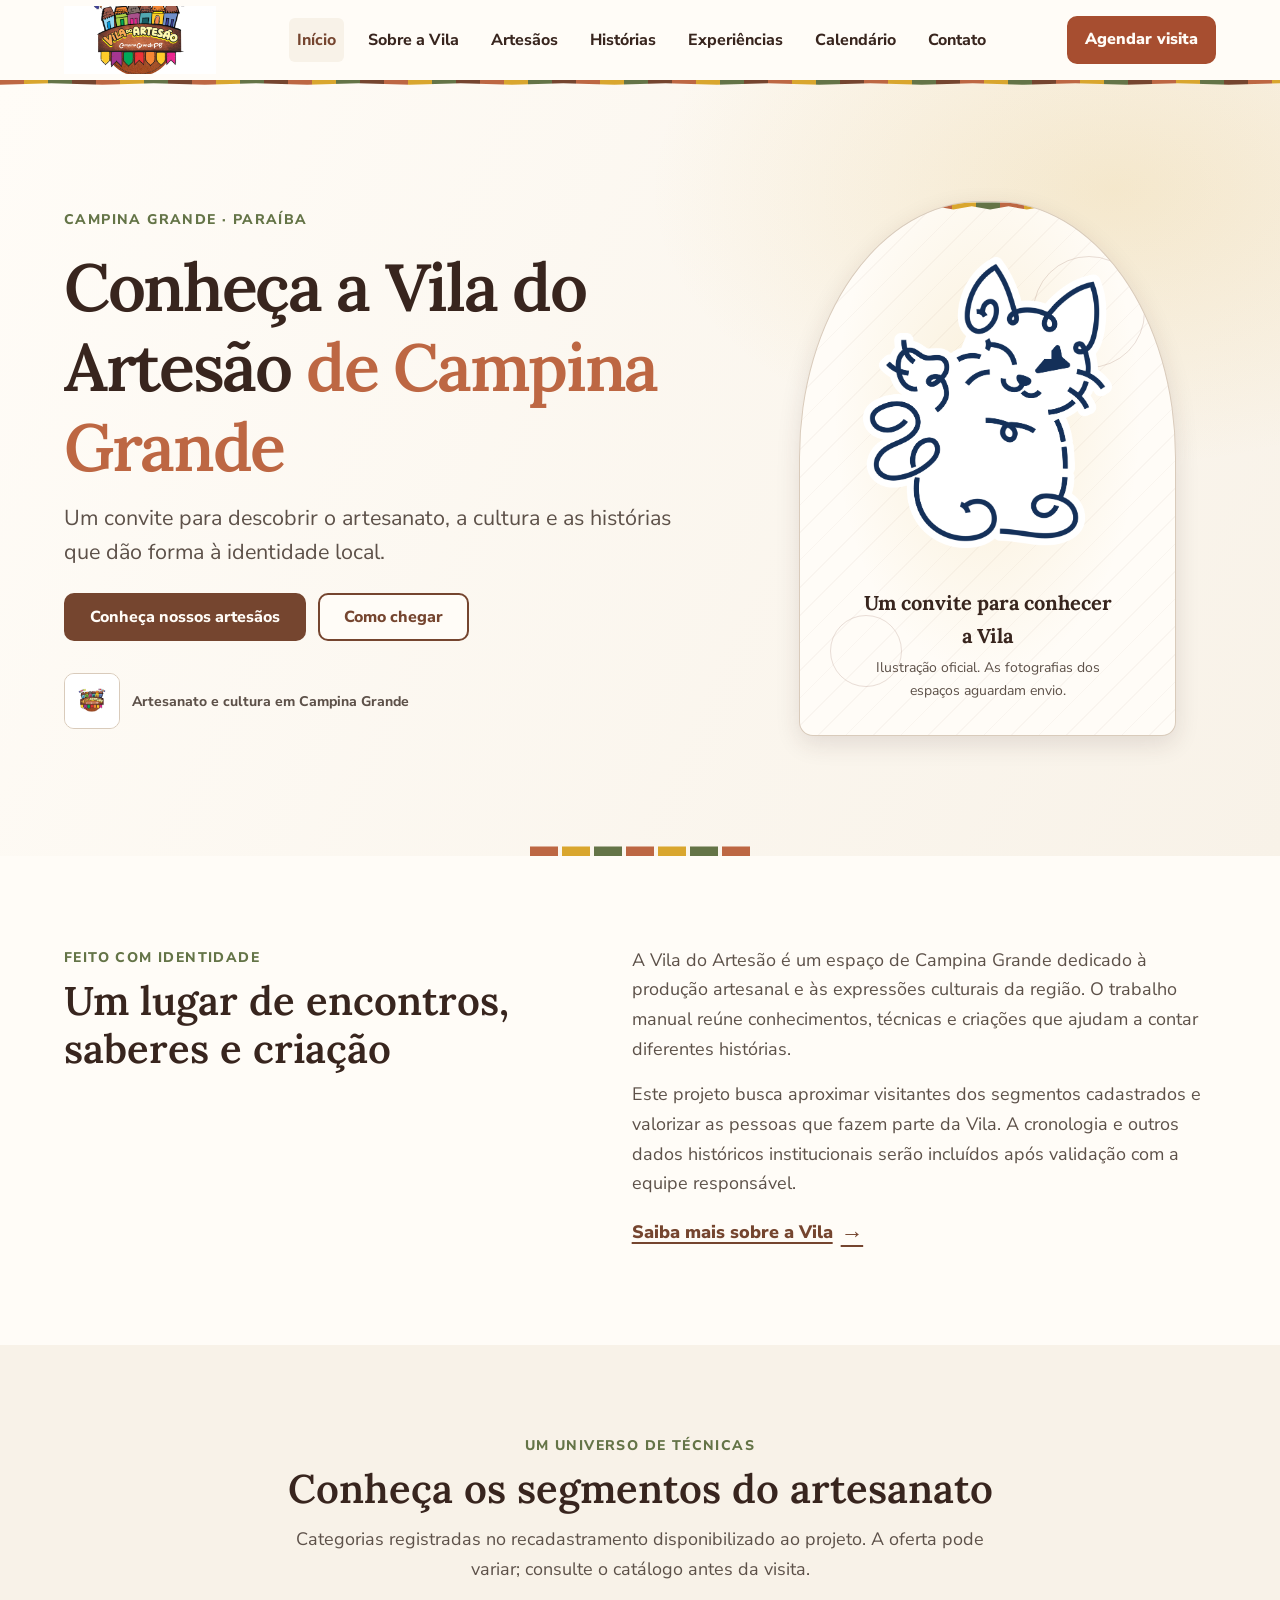
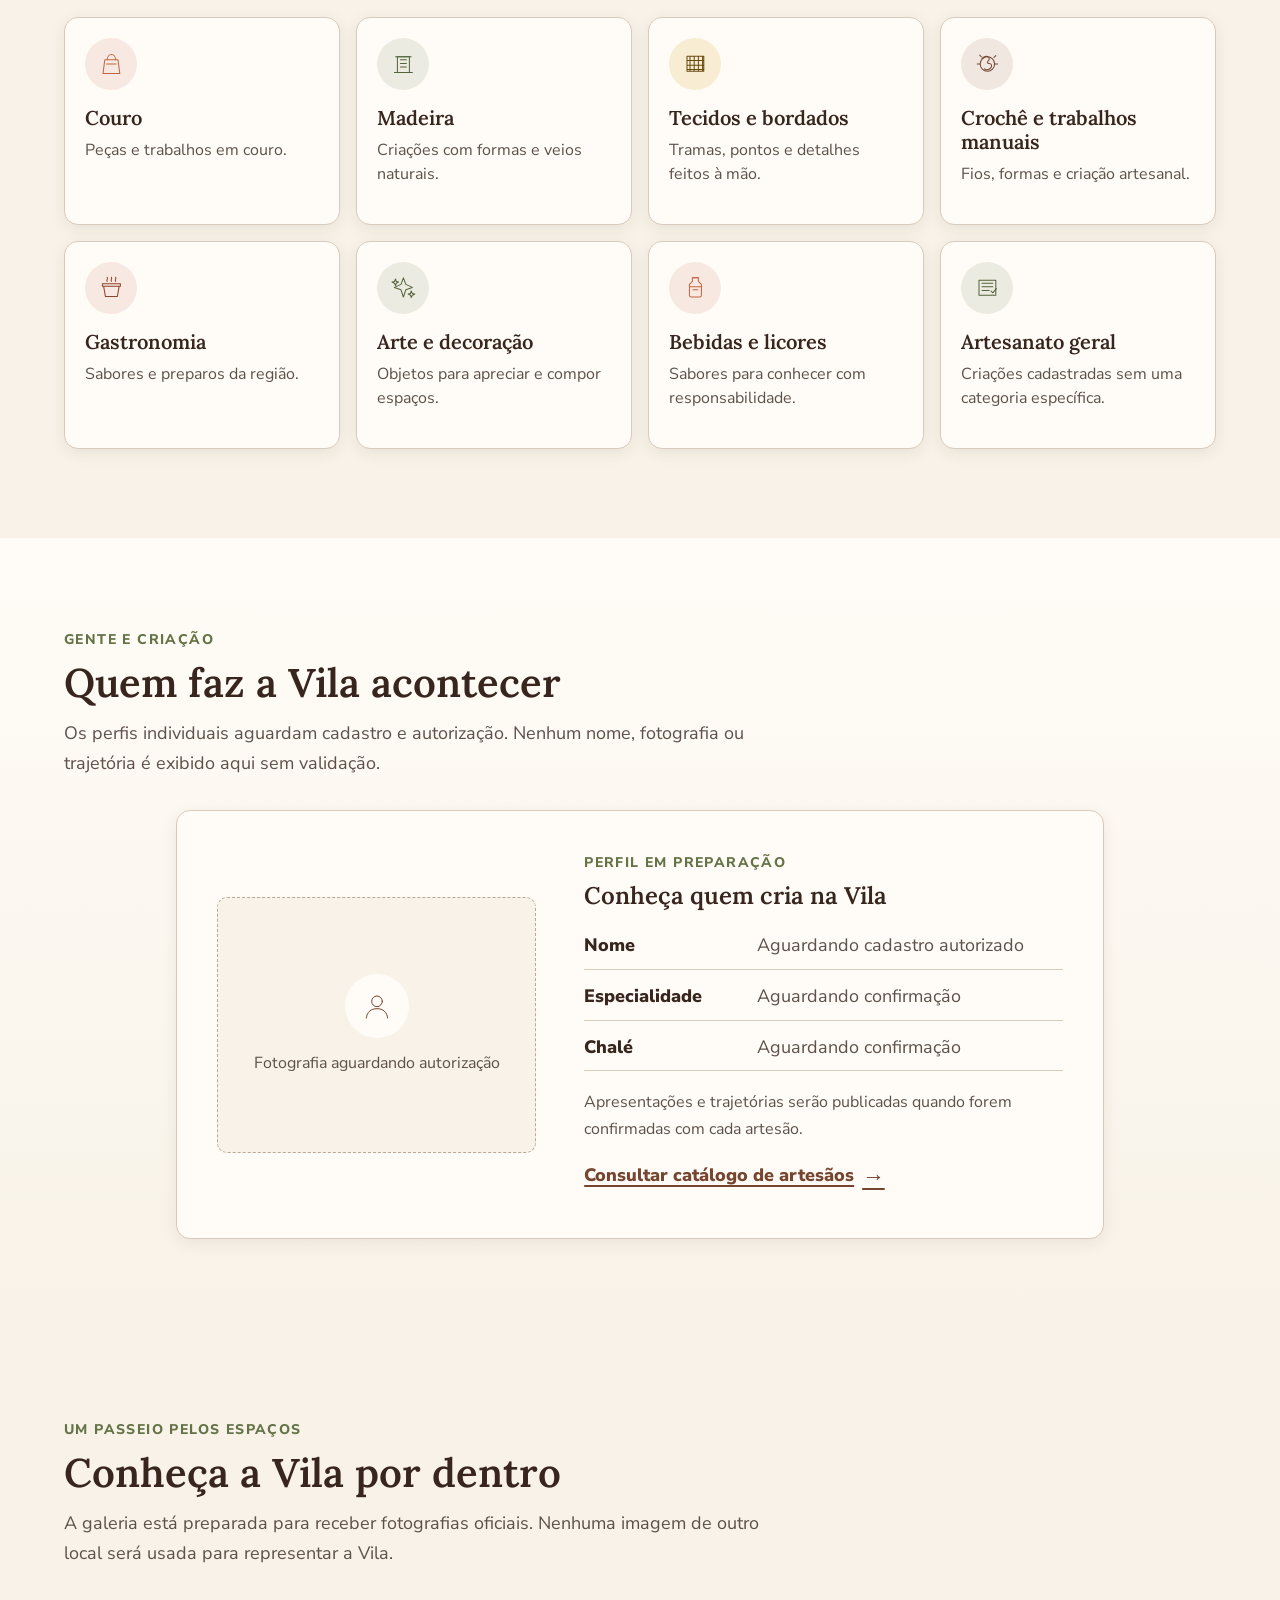
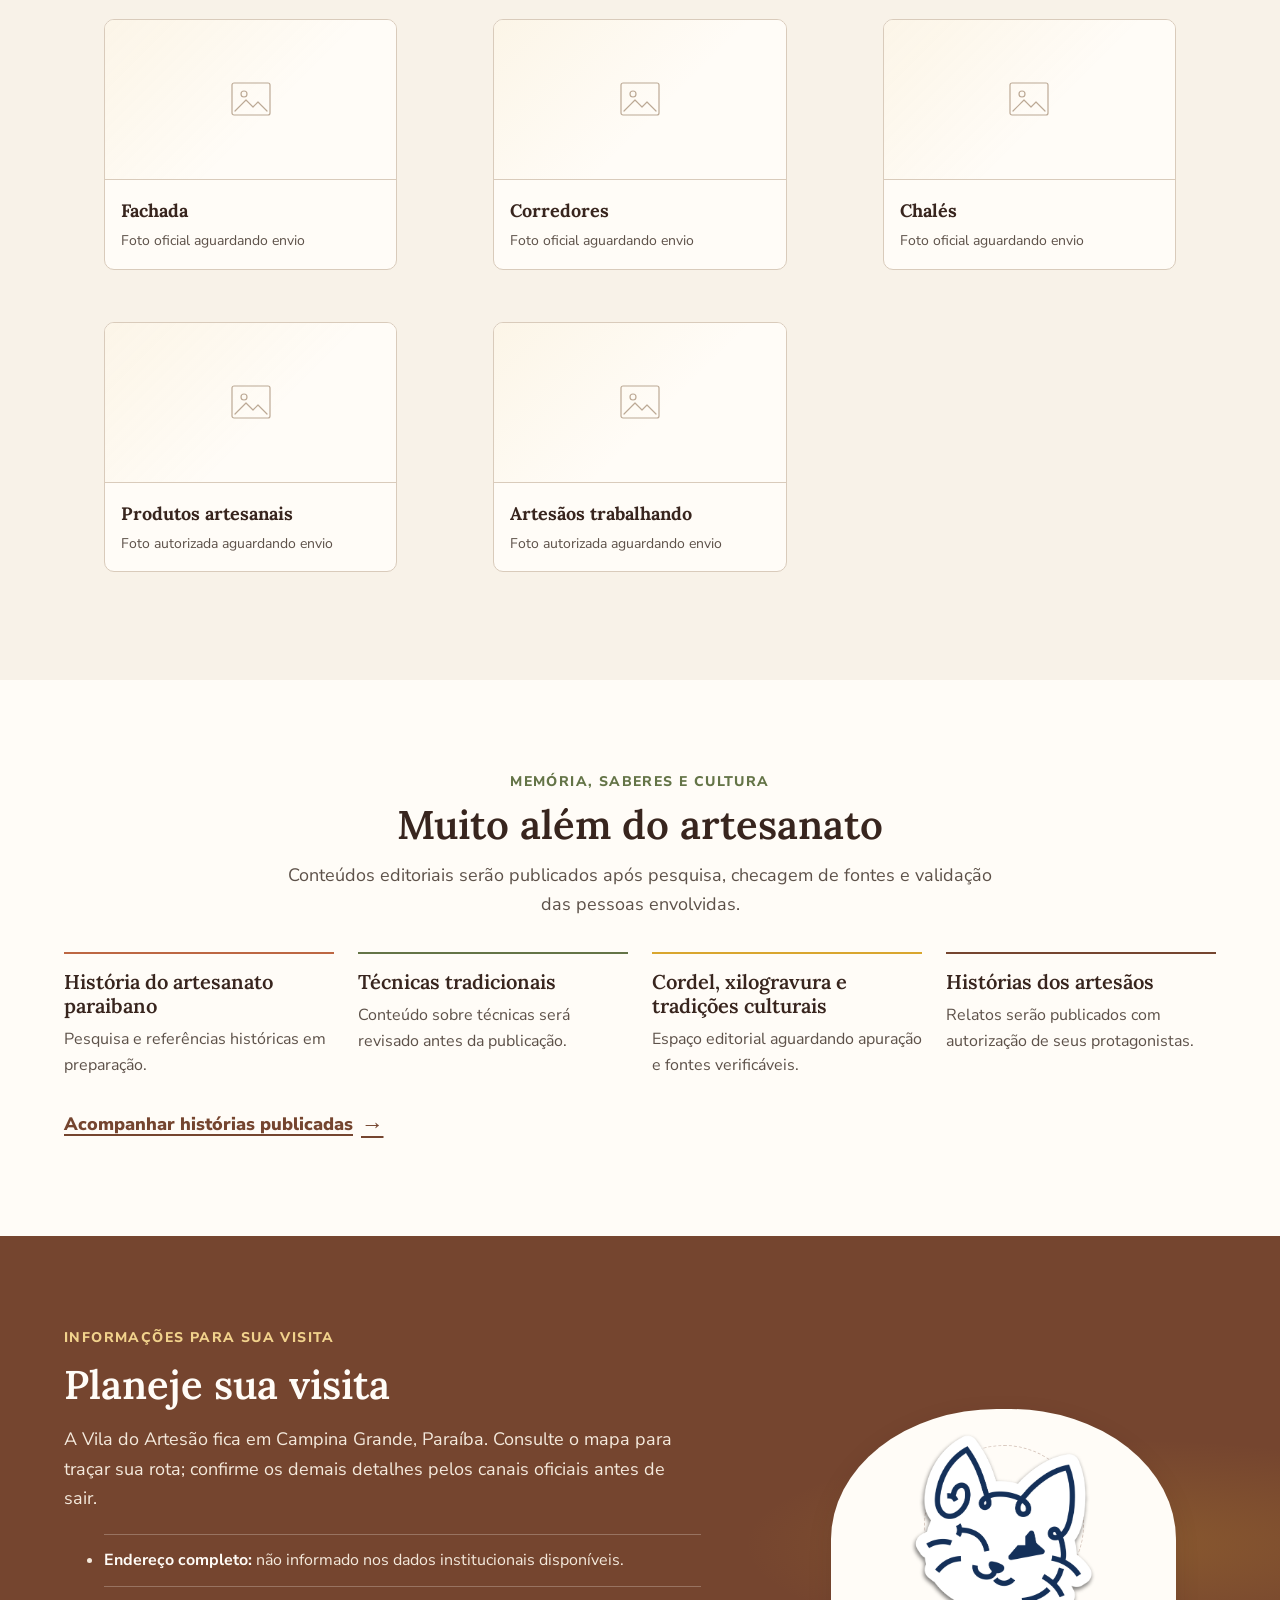
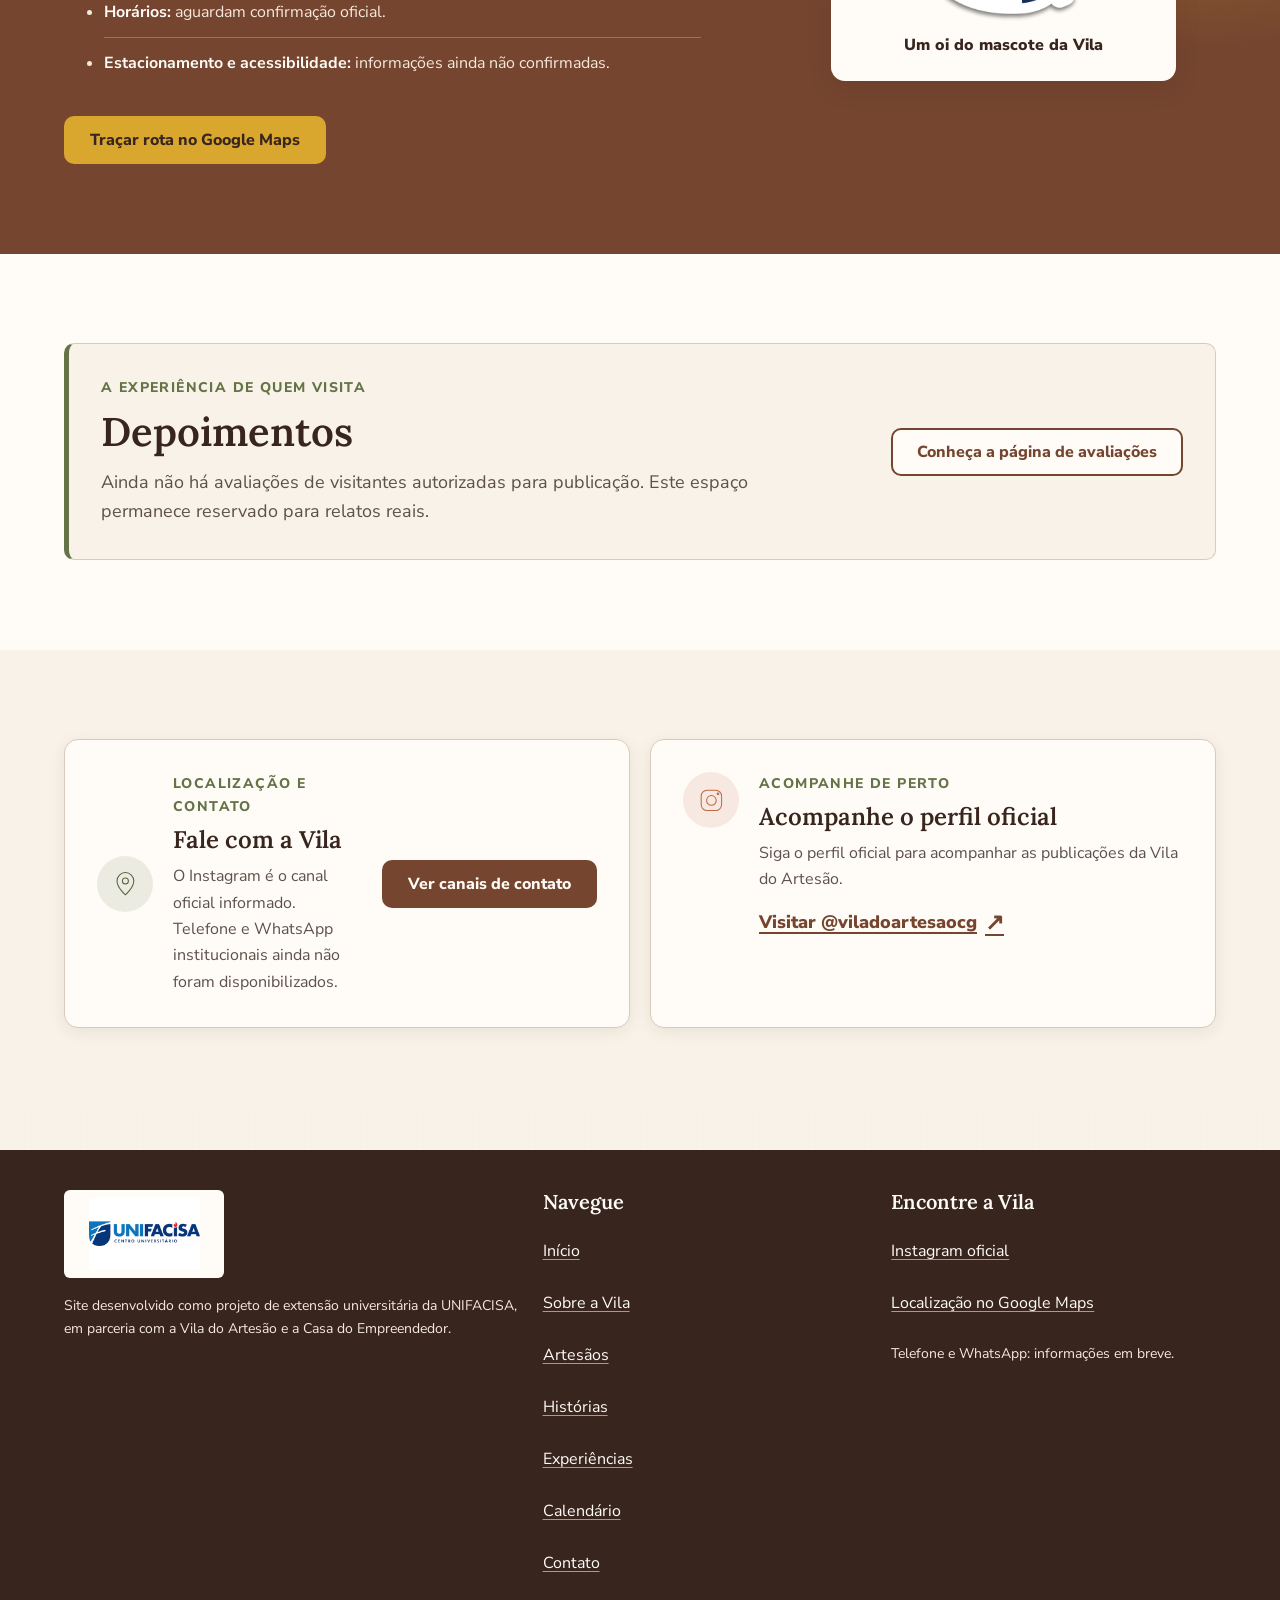
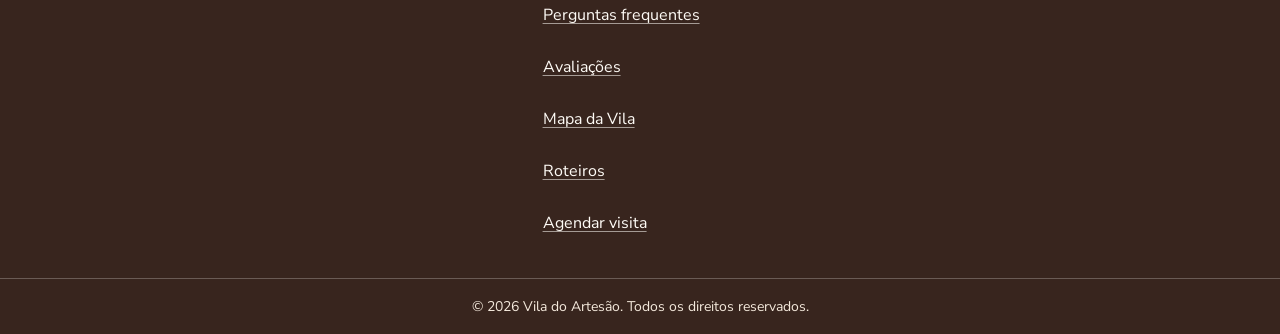
==== vila_site/index.html @ 68de0bbb "Atualização no CSS" ====
<!doctype html>
<html lang="pt-BR">
  <head>
    <meta charset="utf-8">
    <meta name="viewport" content="width=device-width, initial-scale=1">
    <meta name="description" content="Conheça a Vila do Artesão de Campina Grande, explore os segmentos cadastrados e planeje sua visita com informações oficiais.">
    <meta name="theme-color" content="#f8f2e8">
    <meta property="og:locale" content="pt_BR">
    <meta property="og:site_name" content="Vila do Artesão">
    <meta property="og:type" content="website">
    <meta property="og:title" content="Vila do Artesão | Campina Grande">
    <meta property="og:description" content="Conheça a Vila do Artesão de Campina Grande, explore os segmentos cadastrados e planeje sua visita com informações oficiais.">
    <meta name="twitter:card" content="summary">
    <link rel="icon" type="image/svg+xml" href="favicon.svg">
    <title>Vila do Artesão | Campina Grande</title>
    <link rel="preconnect" href="https://fonts.googleapis.com">
    <link rel="preconnect" href="https://fonts.gstatic.com" crossorigin>
    <link href="https://fonts.googleapis.com/css2?family=Lora:wght@500;600;700&family=Nunito+Sans:wght@400;600;700;800&display=swap" rel="stylesheet">
    <link rel="stylesheet" href="css/reset.css">
    <link rel="stylesheet" href="css/variables.css">
    <link rel="stylesheet" href="css/global.css">
    <link rel="stylesheet" href="css/components.css">
    <link rel="stylesheet" href="css/responsive.css">
    <link rel="stylesheet" href="css/pages/home.css">
    <link rel="stylesheet" href="css/accessibility.css">
    <script type="module" src="js/main.js"></script>
  </head>
  <body>
    <a class="skip-link" href="#conteudo">Pular para o conteúdo</a>
    <div id="site-header"></div>
    <main id="conteudo" class="home-page">
      <section class="home-hero" aria-labelledby="hero-title">
        <div class="home-container home-hero__layout">
          <div class="home-hero__copy">
            <p class="eyebrow">Campina Grande · Paraíba</p>
            <h1 id="hero-title">Conheça a Vila do Artesão <span>de Campina Grande</span></h1>
            <p class="home-hero__lead">Um convite para descobrir o artesanato, a cultura e as histórias que dão forma à identidade local.</p>
            <div class="home-hero__actions">
              <a class="button button--primary" href="pages/artesaos.html">Conheça nossos artesãos</a>
              <a class="button button--secondary" href="https://maps.app.goo.gl/HLXZMhie1bfWJQSa8" target="_blank" rel="noopener noreferrer">Como chegar</a>
            </div>
            <div class="home-hero__signature">
              <img src="assets/logos/logo vila do artesao.jpeg" alt="Logo oficial da Vila do Artesão" width="1280" height="1600" loading="lazy" decoding="async">
              <span>Artesanato e cultura em Campina Grande</span>
            </div>
          </div>
          <figure class="hero-photo-placeholder hero-illustration">
            <span class="hero-photo-placeholder__ornament" aria-hidden="true"></span>
            <img src="assets/mascote/Lino completo azul.png" alt="Ilustração oficial do mascote Lino; não é uma fotografia da Vila" width="1063" height="1084" fetchpriority="high" decoding="async">
            <figcaption>
              <strong>Um convite para conhecer a Vila</strong>
              <span>Ilustração oficial. As fotografias dos espaços aguardam envio.</span>
            </figcaption>
          </figure>
        </div>
        <div class="home-hero__pennants" aria-hidden="true"><span></span><span></span><span></span><span></span><span></span><span></span><span></span></div>
      </section>

      <section class="home-section home-introduction" aria-labelledby="introduction-title">
        <div class="home-container home-introduction__layout">
          <div class="section-heading">
            <p class="section-heading__eyebrow">Feito com identidade</p>
            <h2 class="section-heading__title" id="introduction-title">Um lugar de encontros, saberes e criação</h2>
          </div>
          <div class="home-introduction__text">
            <p>A Vila do Artesão é um espaço de Campina Grande dedicado à produção artesanal e às expressões culturais da região. O trabalho manual reúne conhecimentos, técnicas e criações que ajudam a contar diferentes histórias.</p>
            <p>Este projeto busca aproximar visitantes dos segmentos cadastrados e valorizar as pessoas que fazem parte da Vila. A cronologia e outros dados históricos institucionais serão incluídos após validação com a equipe responsável.</p>
            <a class="text-link" href="pages/sobre.html">Saiba mais sobre a Vila <span aria-hidden="true">→</span></a>
          </div>
        </div>
      </section>

      <section class="home-section home-segments" aria-labelledby="segments-title">
        <div class="home-container">
          <header class="section-heading section-heading--center">
            <p class="section-heading__eyebrow">Um universo de técnicas</p>
            <h2 class="section-heading__title" id="segments-title">Conheça os segmentos do artesanato</h2>
            <p class="section-heading__description">Categorias registradas no recadastramento disponibilizado ao projeto. A oferta pode variar; consulte o catálogo antes da visita.</p>
          </header>
          <div class="segment-grid">
            <article class="segment-card segment-card--terracotta">
              <span class="segment-card__icon" aria-hidden="true"><svg viewBox="0 0 48 48"><path d="M13 18h22l3 23H10l3-23Z"></path><path d="M17 18c0-5 3-9 7-9s7 4 7 9M16 25h16"></path></svg></span>
              <h3>Couro</h3>
              <p>Peças e trabalhos em couro.</p>
            </article>
            <article class="segment-card segment-card--olive">
              <span class="segment-card__icon" aria-hidden="true"><svg viewBox="0 0 48 48"><path d="M9 39h30M14 39V13h20v26M19 18h10M19 24h10M19 30h10"></path><path d="M11 13h26"></path></svg></span>
              <h3>Madeira</h3>
              <p>Criações com formas e veios naturais.</p>
            </article>
            <article class="segment-card segment-card--mustard">
              <span class="segment-card__icon" aria-hidden="true"><svg viewBox="0 0 48 48"><path d="M10 12h28v25H10zM15 12v25M22 12v25M29 12v25M36 12v25M10 19h28M10 27h28M10 34h28"></path></svg></span>
              <h3>Tecidos e bordados</h3>
              <p>Tramas, pontos e detalhes feitos à mão.</p>
            </article>
            <article class="segment-card segment-card--leather">
              <span class="segment-card__icon" aria-hidden="true"><svg viewBox="0 0 48 48"><circle cx="24" cy="25" r="12"></circle><path d="M15 16c3-4 8-5 11-2 2 2 1 5-1 6-2 2-1 4 2 4 4 0 5 4 3 7-2 3-7 5-11 2M14 13l-3-3M35 14l3-3M11 25H7M37 25h4"></path></svg></span>
              <h3>Crochê e trabalhos manuais</h3>
              <p>Fios, formas e criação artesanal.</p>
            </article>
            <article class="segment-card segment-card--clay">
              <span class="segment-card__icon" aria-hidden="true"><svg viewBox="0 0 48 48"><path d="M11 22h26l-3 17H14l-3-17ZM9 18h30v4H9zM17 14c-2-3 2-4 0-7M24 14c-2-3 2-4 0-7M31 14c-2-3 2-4 0-7"></path></svg></span>
              <h3>Gastronomia</h3>
              <p>Sabores e preparos da região.</p>
            </article>
            <article class="segment-card segment-card--olive">
              <span class="segment-card__icon" aria-hidden="true"><svg viewBox="0 0 48 48"><path d="M24 8 28 19l11 5-11 4-4 12-4-12-11-4 11-5 4-11Z"></path><path d="m11 10 1 4 4 1-4 2-1 4-2-4-4-2 4-1 2-4ZM37 30l2 4 4 1-4 2-2 4-1-4-4-2 4-1 1-4Z"></path></svg></span>
              <h3>Arte e decoração</h3>
              <p>Objetos para apreciar e compor espaços.</p>
            </article>
            <article class="segment-card segment-card--terracotta">
              <span class="segment-card__icon" aria-hidden="true"><svg viewBox="0 0 48 48"><path d="M19 8h10v6l5 5v18a3 3 0 0 1-3 3H17a3 3 0 0 1-3-3V19l5-5V8Z"></path><path d="M19 8h10M14 23h20M20 28h8"></path></svg></span>
              <h3>Bebidas e licores</h3>
              <p>Sabores para conhecer com responsabilidade.</p>
            </article>
            <article class="segment-card segment-card--olive">
              <span class="segment-card__icon" aria-hidden="true"><svg viewBox="0 0 48 48"><path d="M10 12h28v25H10zM15 17h18M15 23h18M15 29h12"></path><path d="m30 30 3 3 6-7"></path></svg></span>
              <h3>Artesanato geral</h3>
              <p>Criações cadastradas sem uma categoria específica.</p>
            </article>
          </div>
        </div>
      </section>

      <section class="home-section home-highlights" aria-labelledby="highlights-title">
        <div class="home-container">
          <header class="section-heading">
            <p class="section-heading__eyebrow">Gente e criação</p>
            <h2 class="section-heading__title" id="highlights-title">Quem faz a Vila acontecer</h2>
            <p class="section-heading__description">Os perfis individuais aguardam cadastro e autorização. Nenhum nome, fotografia ou trajetória é exibido aqui sem validação.</p>
          </header>
          <div class="artisan-preview">
            <div class="artisan-preview__portrait" role="img" aria-label="Espaço reservado para fotografia autorizada de artesão">
              <span aria-hidden="true">
                <svg viewBox="0 0 48 48" focusable="false"><circle cx="24" cy="17" r="8"></circle><path d="M8 42c1-9 7-14 16-14s15 5 16 14"></path></svg>
              </span>
              <p>Fotografia aguardando autorização</p>
            </div>
            <div class="artisan-preview__details">
              <p class="eyebrow">Perfil em preparação</p>
              <h3>Conheça quem cria na Vila</h3>
              <dl>
                <div><dt>Nome</dt><dd>Aguardando cadastro autorizado</dd></div>
                <div><dt>Especialidade</dt><dd>Aguardando confirmação</dd></div>
                <div><dt>Chalé</dt><dd>Aguardando confirmação</dd></div>
              </dl>
              <p>Apresentações e trajetórias serão publicadas quando forem confirmadas com cada artesão.</p>
              <a class="text-link" href="pages/artesaos.html">Consultar catálogo de artesãos <span aria-hidden="true">→</span></a>
            </div>
          </div>
        </div>
      </section>

      <section class="home-section home-gallery" aria-labelledby="gallery-title">
        <div class="home-container">
          <header class="section-heading">
            <p class="section-heading__eyebrow">Um passeio pelos espaços</p>
            <h2 class="section-heading__title" id="gallery-title">Conheça a Vila por dentro</h2>
            <p class="section-heading__description">A galeria está preparada para receber fotografias oficiais. Nenhuma imagem de outro local será usada para representar a Vila.</p>
          </header>
          <div class="gallery-grid">
            <figure class="gallery-slot">
              <div class="gallery-slot__visual" aria-hidden="true"><svg viewBox="0 0 48 48" focusable="false"><rect x="5" y="8" width="38" height="32" rx="2"></rect><circle cx="17" cy="19" r="3"></circle><path d="m8 36 11-11 7 7 5-5 9 9"></path></svg></div>
              <figcaption><strong>Fachada</strong><span>Foto oficial aguardando envio</span></figcaption>
            </figure>
            <figure class="gallery-slot">
              <div class="gallery-slot__visual" aria-hidden="true"><svg viewBox="0 0 48 48" focusable="false"><rect x="5" y="8" width="38" height="32" rx="2"></rect><circle cx="17" cy="19" r="3"></circle><path d="m8 36 11-11 7 7 5-5 9 9"></path></svg></div>
              <figcaption><strong>Corredores</strong><span>Foto oficial aguardando envio</span></figcaption>
            </figure>
            <figure class="gallery-slot">
              <div class="gallery-slot__visual" aria-hidden="true"><svg viewBox="0 0 48 48" focusable="false"><rect x="5" y="8" width="38" height="32" rx="2"></rect><circle cx="17" cy="19" r="3"></circle><path d="m8 36 11-11 7 7 5-5 9 9"></path></svg></div>
              <figcaption><strong>Chalés</strong><span>Foto oficial aguardando envio</span></figcaption>
            </figure>
            <figure class="gallery-slot">
              <div class="gallery-slot__visual" aria-hidden="true"><svg viewBox="0 0 48 48" focusable="false"><rect x="5" y="8" width="38" height="32" rx="2"></rect><circle cx="17" cy="19" r="3"></circle><path d="m8 36 11-11 7 7 5-5 9 9"></path></svg></div>
              <figcaption><strong>Produtos artesanais</strong><span>Foto autorizada aguardando envio</span></figcaption>
            </figure>
            <figure class="gallery-slot">
              <div class="gallery-slot__visual" aria-hidden="true"><svg viewBox="0 0 48 48" focusable="false"><rect x="5" y="8" width="38" height="32" rx="2"></rect><circle cx="17" cy="19" r="3"></circle><path d="m8 36 11-11 7 7 5-5 9 9"></path></svg></div>
              <figcaption><strong>Artesãos trabalhando</strong><span>Foto autorizada aguardando envio</span></figcaption>
            </figure>
          </div>
        </div>
      </section>

      <section class="home-section home-editorial" aria-labelledby="editorial-title">
        <div class="home-container">
          <header class="section-heading section-heading--center">
            <p class="section-heading__eyebrow">Memória, saberes e cultura</p>
            <h2 class="section-heading__title" id="editorial-title">Muito além do artesanato</h2>
            <p class="section-heading__description">Conteúdos editoriais serão publicados após pesquisa, checagem de fontes e validação das pessoas envolvidas.</p>
          </header>
          <div class="editorial-grid">
            <article class="editorial-topic"><h3>História do artesanato paraibano</h3><p>Pesquisa e referências históricas em preparação.</p></article>
            <article class="editorial-topic"><h3>Técnicas tradicionais</h3><p>Conteúdo sobre técnicas será revisado antes da publicação.</p></article>
            <article class="editorial-topic"><h3>Cordel, xilogravura e tradições culturais</h3><p>Espaço editorial aguardando apuração e fontes verificáveis.</p></article>
            <article class="editorial-topic"><h3>Histórias dos artesãos</h3><p>Relatos serão publicados com autorização de seus protagonistas.</p></article>
          </div>
          <a class="text-link" href="pages/historias.html">Acompanhar histórias publicadas <span aria-hidden="true">→</span></a>
        </div>
      </section>

      <section class="home-section visitor-experience" aria-labelledby="visitor-title">
        <div class="home-container visitor-experience__layout">
          <div class="visitor-experience__copy">
            <p class="section-heading__eyebrow">Informações para sua visita</p>
            <h2 id="visitor-title">Planeje sua visita</h2>
            <p>A Vila do Artesão fica em Campina Grande, Paraíba. Consulte o mapa para traçar sua rota; confirme os demais detalhes pelos canais oficiais antes de sair.</p>
            <ul class="visit-facts">
              <li><strong>Endereço completo:</strong> não informado nos dados institucionais disponíveis.</li>
              <li><strong>Horários:</strong> aguardam confirmação oficial.</li>
              <li><strong>Estacionamento e acessibilidade:</strong> informações ainda não confirmadas.</li>
            </ul>
            <a class="button button--accent" href="https://maps.app.goo.gl/HLXZMhie1bfWJQSa8" target="_blank" rel="noopener noreferrer">Traçar rota no Google Maps</a>
          </div>
          <figure class="mascot-card">
            <span class="mascot-card__halo" aria-hidden="true"></span>
            <img src="assets/mascote/Lino cabeça azul.png" alt="Mascote da Vila do Artesão: face de gato branco com traços azuis" width="1063" height="1084" loading="lazy" decoding="async">
            <figcaption>Um oi do mascote da Vila</figcaption>
          </figure>
        </div>
      </section>

      <section class="home-section home-reviews" aria-labelledby="reviews-title">
        <div class="home-container home-reviews__inner">
          <div>
            <p class="section-heading__eyebrow">A experiência de quem visita</p>
            <h2 id="reviews-title">Depoimentos</h2>
            <p>Ainda não há avaliações de visitantes autorizadas para publicação. Este espaço permanece reservado para relatos reais.</p>
          </div>
          <a class="button button--secondary" href="pages/avaliacoes.html">Conheça a página de avaliações</a>
        </div>
      </section>

      <section class="home-section home-location" aria-labelledby="location-title">
        <div class="home-container home-location__layout">
          <div class="location-card">
            <span class="location-card__icon" aria-hidden="true">
              <svg viewBox="0 0 48 48" focusable="false"><path d="M38 20c0 11-14 23-14 23S10 31 10 20a14 14 0 1 1 28 0Z"></path><circle cx="24" cy="20" r="5"></circle></svg>
            </span>
            <div>
              <p class="section-heading__eyebrow">Localização e contato</p>
              <h2 id="location-title">Fale com a Vila</h2>
              <p>O Instagram é o canal oficial informado. Telefone e WhatsApp institucionais ainda não foram disponibilizados.</p>
            </div>
            <a class="button button--primary" href="pages/contato.html">Ver canais de contato</a>
          </div>
          <aside class="instagram-card" aria-labelledby="instagram-title">
            <span class="instagram-card__mark" aria-hidden="true">
              <svg viewBox="0 0 48 48" focusable="false"><rect x="7" y="7" width="34" height="34" rx="10"></rect><circle cx="24" cy="24" r="8"></circle><circle cx="35" cy="13" r="1.5"></circle></svg>
            </span>
            <div>
              <p class="section-heading__eyebrow">Acompanhe de perto</p>
              <h2 id="instagram-title">Acompanhe o perfil oficial</h2>
              <p>Siga o perfil oficial para acompanhar as publicações da Vila do Artesão.</p>
              <a class="text-link" href="https://www.instagram.com/viladoartesaocg/" target="_blank" rel="noopener noreferrer">Visitar @viladoartesaocg <span aria-hidden="true">↗</span></a>
            </div>
          </aside>
        </div>
      </section>
    </main>
    <div id="site-footer"></div>
  </body>
</html>
---- vila_site/css/variables.css ----
:root {
  color-scheme: light;

  --color-cotton: #f8f2e8;
  --color-warm-white: #fffcf7;
  --color-leather: #75452f;
  --color-coffee: #38251e;
  --color-terracotta: #bd6743;
  --color-terracotta-action: #a74e30;
  --color-mustard: #d9a62e;
  --color-olive: #647447;
  --color-text: #30251f;
  --color-text-muted: #5d5149;
  --color-border: #d9cbbb;
  --color-border-strong: #bca995;
  --color-success-bg: #edf1e8;
  --color-success-text: #3f512d;
  --color-warning-bg: #fbf1d8;
  --color-warning-text: #59400b;
  --color-error-bg: #f8e9e3;
  --color-error-text: #762f1d;
  --color-info-bg: #f1e9df;
  --color-info-text: #513e32;

  --font-display: "Lora", Georgia, serif;
  --font-body: "Nunito Sans", "Segoe UI", sans-serif;

  --font-size-xs: 0.875rem;
  --font-size-sm: 1rem;
  --font-size-md: 1.125rem;
  --font-size-lg: 1.25rem;
  --font-size-xl: 1.5rem;
  --font-size-2xl: clamp(1.75rem, 4vw, 2.5rem);
  --font-size-3xl: clamp(2.25rem, 6vw, 3.75rem);
  --line-height-body: 1.65;
  --line-height-heading: 1.2;

  --space-1: 0.25rem;
  --space-2: 0.5rem;
  --space-3: 0.75rem;
  --space-4: 1rem;
  --space-5: 1.25rem;
  --space-6: 1.5rem;
  --space-8: 2rem;
  --space-10: 2.5rem;
  --space-12: 3rem;
  --space-16: 4rem;
  --space-page: var(--space-5);
  --content-width: 72rem;

  --radius-sm: 0.375rem;
  --radius-md: 0.625rem;
  --radius-lg: 0.875rem;
  --radius-pill: 999px;

  --border-width: 1px;
  --border-width-strong: 2px;
  --shadow-card: 0 0.25rem 1rem rgb(56 37 30 / 8%);
  --shadow-raised: 0 0.5rem 1.5rem rgb(56 37 30 / 12%);
  --shadow-focus: 0 0 0 4px rgb(217 166 46 / 35%);

  --transition-fast: 160ms ease;
  --transition-normal: 220ms ease;
}
---- vila_site/css/global.css ----
body {
  min-width: 18rem;
  background-color: var(--color-cotton);
  background-image: radial-gradient(rgb(117 69 47 / 4%) 0.6px, transparent 0.6px);
  background-size: 7px 7px;
  color: var(--color-text);
  font-family: var(--font-body);
  font-size: var(--font-size-md);
  font-weight: 400;
  line-height: var(--line-height-body);
  -webkit-font-smoothing: antialiased;
}

h1,
h2,
h3,
h4 {
  color: var(--color-coffee);
  font-family: var(--font-display);
  font-weight: 600;
  line-height: var(--line-height-heading);
}

h1 {
  font-size: var(--font-size-3xl);
}

h2 {
  font-size: var(--font-size-2xl);
}

h3 {
  font-size: var(--font-size-xl);
}

p + p {
  margin-top: var(--space-4);
}

a {
  color: var(--color-leather);
  text-decoration-thickness: 1px;
  text-underline-offset: 0.2em;
  transition: color var(--transition-fast);
}

a:hover {
  color: var(--color-coffee);
}

:focus-visible {
  outline: var(--border-width-strong) solid var(--color-coffee);
  outline-offset: 3px;
  box-shadow: var(--shadow-focus);
}

::selection {
  background: var(--color-mustard);
  color: var(--color-coffee);
}

.page-content {
  width: min(100% - 2 * var(--space-page), var(--content-width));
  min-height: 55vh;
  margin-inline: auto;
  padding-block: var(--space-12);
}

.intro {
  position: relative;
  max-width: 48rem;
  margin: var(--space-12) auto;
  padding: clamp(var(--space-6), 6vw, var(--space-12));
  border: var(--border-width) solid var(--color-border);
  border-radius: var(--radius-lg);
  background: var(--color-warm-white);
  box-shadow: var(--shadow-card);
  text-align: center;
}

.intro::before {
  position: absolute;
  inset: 0.55rem;
  border: 1px dashed rgb(117 69 47 / 22%);
  border-radius: calc(var(--radius-lg) - 0.25rem);
  content: "";
  pointer-events: none;
}

.intro > * {
  position: relative;
}

.intro h1 {
  margin-block: var(--space-2) var(--space-4);
  color: var(--color-leather);
  font-size: var(--font-size-3xl);
}

.intro > p:not(.eyebrow) {
  max-width: 38rem;
  margin-inline: auto;
  color: var(--color-text-muted);
  font-size: clamp(var(--font-size-md), 2vw, var(--font-size-lg));
}

.eyebrow {
  color: var(--color-olive);
  font-size: var(--font-size-xs);
  font-weight: 800;
  letter-spacing: 0.1em;
  text-transform: uppercase;
}

.skip-link {
  position: absolute;
  z-index: 10;
  top: var(--space-2);
  left: var(--space-2);
  padding: var(--space-3) var(--space-4);
  transform: translateY(-150%);
  border-radius: var(--radius-sm);
  background: var(--color-warm-white);
  color: var(--color-coffee);
}

.skip-link:focus {
  transform: translateY(0);
}

.about-page > section + section {
  margin-top: var(--space-10);
}

.about-page > section h2 {
  margin-bottom: var(--space-3);
}

.about-page > section p + p {
  margin-top: var(--space-3);
}

.about-page__actions {
  display: flex;
  flex-wrap: wrap;
  gap: var(--space-3);
  margin-top: var(--space-5);
}

.about-page__actions .button {
  margin-top: 0;
}

.about-page > .alert {
  margin-top: var(--space-10);
}

@media (max-width: 36rem) {
  .about-page__actions {
    align-items: stretch;
    flex-direction: column;
  }
}
---- vila_site/css/components.css ----
.site-header {
  position: relative;
  border-bottom: var(--border-width) solid var(--color-border);
  background: var(--color-warm-white);
}

#site-header {
  position: sticky;
  z-index: 20;
  top: 0;
}

.site-header::after {
  position: absolute;
  right: 0;
  bottom: -0.3rem;
  left: 0;
  height: 0.3rem;
  background: repeating-linear-gradient(
    90deg,
    var(--color-terracotta) 0 1.5rem,
    var(--color-mustard) 1.5rem 3rem,
    var(--color-olive) 3rem 4.5rem,
    var(--color-leather) 4.5rem 6rem
  );
  clip-path: polygon(0 0, 100% 0, 100% 68%, 96% 100%, 92% 68%, 88% 100%, 84% 68%, 80% 100%, 76% 68%, 72% 100%, 68% 68%, 64% 100%, 60% 68%, 56% 100%, 52% 68%, 48% 100%, 44% 68%, 40% 100%, 36% 68%, 32% 100%, 28% 68%, 24% 100%, 20% 68%, 16% 100%, 12% 68%, 8% 100%, 4% 68%, 0 100%);
  content: "";
}

.header-inner,
.footer-inner {
  width: min(100% - 2 * var(--space-page), var(--content-width));
  margin-inline: auto;
}

.header-inner {
  display: flex;
  min-height: 5rem;
  align-items: center;
  justify-content: space-between;
  gap: var(--space-4);
}

.brand {
  display: inline-flex;
  flex: 0 0 auto;
  align-items: center;
  min-width: 0;
  text-decoration: none;
}

.brand-logo-frame {
  position: relative;
  display: block;
  width: 9.5rem;
  height: 4.25rem;
  overflow: hidden;
}

.brand-logo {
  position: absolute;
  top: 50%;
  left: 50%;
  width: 11.875rem;
  height: auto;
  max-width: none;
  transform: translate(-50%, -50%);
}

.primary-nav {
  display: flex;
  flex-wrap: wrap;
  align-items: center;
  gap: var(--space-2) var(--space-4);
}

.primary-nav a {
  display: inline-flex;
  min-width: 2.75rem;
  min-height: 2.75rem;
  align-items: center;
  padding-inline: var(--space-2);
  border-radius: var(--radius-sm);
  color: var(--color-coffee);
  font-size: var(--font-size-sm);
  font-weight: 750;
  text-decoration: none;
  transition: background-color var(--transition-fast), color var(--transition-fast);
}

.primary-nav a:hover,
.primary-nav a[aria-current="page"] {
  background: var(--color-cotton);
  color: var(--color-leather);
}

.menu-toggle {
  display: none;
  min-width: 2.75rem;
  min-height: 2.75rem;
  padding: var(--space-2) var(--space-3);
  border: var(--border-width) solid var(--color-leather);
  border-radius: var(--radius-sm);
  background: var(--color-warm-white);
  color: var(--color-coffee);
  font-size: var(--font-size-sm);
  font-weight: 800;
  cursor: pointer;
  transition: background-color var(--transition-fast);
}

.menu-toggle__icon {
  width: 1.35rem;
  height: 1.35rem;
  fill: none;
  stroke: currentColor;
  stroke-linecap: round;
  stroke-width: 2;
}

.menu-toggle__label {
  position: absolute;
  width: 1px;
  height: 1px;
  overflow: hidden;
  clip: rect(0, 0, 0, 0);
  white-space: nowrap;
  clip-path: inset(50%);
}

.menu-toggle:hover {
  background: var(--color-cotton);
}

.header-cta {
  display: inline-flex;
  min-height: 3rem;
  flex: 0 0 auto;
  align-items: center;
  justify-content: center;
  padding: var(--space-3) var(--space-4);
  border: var(--border-width-strong) solid var(--color-terracotta-action);
  border-radius: var(--radius-md);
  background: var(--color-terracotta-action);
  color: var(--color-warm-white);
  font-size: var(--font-size-sm);
  font-weight: 850;
  line-height: 1.2;
  text-align: center;
  text-decoration: none;
  white-space: nowrap;
  transition: background-color var(--transition-fast), border-color var(--transition-fast), transform var(--transition-fast);
}

.header-cta:hover {
  transform: translateY(-1px);
  border-color: var(--color-coffee);
  background: var(--color-coffee);
  color: var(--color-warm-white);
}

.button {
  display: inline-flex;
  min-width: 7.5rem;
  min-height: 3rem;
  align-items: center;
  justify-content: center;
  gap: var(--space-2);
  margin-top: var(--space-6);
  padding: var(--space-3) var(--space-6);
  border: var(--border-width-strong) solid transparent;
  border-radius: var(--radius-md);
  font-family: var(--font-body);
  font-size: var(--font-size-sm);
  font-weight: 800;
  line-height: 1.25;
  text-align: center;
  text-decoration: none;
  cursor: pointer;
  transition: background-color var(--transition-fast), border-color var(--transition-fast), color var(--transition-fast), transform var(--transition-fast), box-shadow var(--transition-fast);
}

.button:hover {
  transform: translateY(-1px);
}

.button:active {
  transform: translateY(0);
}

.button--primary,
.button:not([class*="button--"]) {
  background: var(--color-leather);
  color: var(--color-warm-white);
}

.button--primary:hover,
.button:not([class*="button--"]):hover {
  background: var(--color-coffee);
  color: var(--color-warm-white);
  box-shadow: var(--shadow-card);
}

.button--secondary {
  border-color: var(--color-leather);
  background: var(--color-warm-white);
  color: var(--color-leather);
}

.button--secondary:hover {
  background: var(--color-cotton);
  color: var(--color-coffee);
}

.button--accent {
  background: var(--color-mustard);
  color: var(--color-coffee);
}

.button--accent:hover {
  background: #c99420;
  color: var(--color-coffee);
}

.button:disabled,
.button[aria-disabled="true"] {
  transform: none;
  background: #e8dfd3;
  color: #675c53;
  box-shadow: none;
  cursor: not-allowed;
}

.section-heading {
  max-width: 46rem;
  margin-block-end: var(--space-8);
}

.section-heading__eyebrow {
  margin-block-end: var(--space-2);
  color: var(--color-olive);
  font-size: var(--font-size-xs);
  font-weight: 800;
  letter-spacing: 0.1em;
  text-transform: uppercase;
}

.section-heading__title {
  margin: 0;
  color: var(--color-coffee);
  font-family: var(--font-display);
  font-size: var(--font-size-2xl);
}

.section-heading__description {
  margin-block-start: var(--space-3);
  color: var(--color-text-muted);
}

.card,
.artisan-card,
.event-card,
.story-card {
  overflow: hidden;
  border: var(--border-width) solid var(--color-border);
  border-radius: var(--radius-lg);
  background: var(--color-warm-white);
  box-shadow: var(--shadow-card);
}

.card__media,
.artisan-card__media,
.event-card__media,
.story-card__media {
  display: grid;
  min-height: 10rem;
  place-items: center;
  overflow: hidden;
  background:
    linear-gradient(135deg, rgb(117 69 47 / 5%) 25%, transparent 25%) 0 0 / 1rem 1rem,
    var(--color-cotton);
  color: var(--color-leather);
}

.card__media img,
.artisan-card__media img,
.event-card__media img,
.story-card__media img {
  width: 100%;
  height: 100%;
  object-fit: cover;
}

.card__body,
.artisan-card__body,
.event-card__body,
.story-card__body {
  padding: var(--space-5);
}

.card__title,
.artisan-card__name,
.event-card__title,
.story-card__title {
  margin: 0;
  color: var(--color-coffee);
  font-family: var(--font-display);
  font-size: var(--font-size-lg);
  line-height: var(--line-height-heading);
}

.card__text,
.artisan-card__description,
.event-card__description,
.story-card__excerpt {
  margin-block-start: var(--space-3);
  color: var(--color-text-muted);
}

.artisan-card {
  border-top: 0.3rem solid var(--color-terracotta);
}

.artisan-card__craft,
.event-card__date,
.story-card__byline {
  display: inline-flex;
  margin-block-end: var(--space-3);
  color: var(--color-olive);
  font-size: var(--font-size-xs);
  font-weight: 800;
}

.event-card {
  border-top: 0.3rem solid var(--color-mustard);
}

.event-card__date {
  color: var(--color-coffee);
}

.story-card {
  border-top: 0.3rem solid var(--color-olive);
}

.story-card__byline {
  margin-block: var(--space-3) 0;
  color: var(--color-text-muted);
}

.form-field {
  display: grid;
  gap: var(--space-2);
  margin-block-end: var(--space-5);
}

.form-field__label {
  color: var(--color-coffee);
  font-size: var(--font-size-sm);
  font-weight: 800;
}

.form-field__hint {
  color: var(--color-text-muted);
  font-size: var(--font-size-xs);
}

.form-field__control {
  width: 100%;
  min-height: 3rem;
  padding: var(--space-3) var(--space-4);
  border: var(--border-width-strong) solid var(--color-border-strong);
  border-radius: var(--radius-md);
  background: var(--color-warm-white);
  color: var(--color-text);
  font: inherit;
}

.booking-consent input {
  min-width: 1.5rem;
  min-height: 1.5rem;
}

textarea.form-field__control {
  min-height: 8rem;
  resize: vertical;
}

.form-field__control::placeholder {
  color: var(--color-text-muted);
  opacity: 1;
}

.form-field__control:focus-visible {
  border-color: var(--color-leather);
  outline: none;
  box-shadow: var(--shadow-focus);
}

.form-field__control[aria-invalid="true"] {
  border-color: var(--color-error-text);
}

.form-field__error {
  color: var(--color-error-text);
  font-size: var(--font-size-xs);
  font-weight: 750;
}

.alert {
  display: flex;
  align-items: flex-start;
  gap: var(--space-3);
  padding: var(--space-4) var(--space-5);
  border: var(--border-width) solid currentColor;
  border-radius: var(--radius-md);
  font-size: var(--font-size-sm);
  font-weight: 650;
}

.alert--success {
  border-color: #9eaa8b;
  background: var(--color-success-bg);
  color: var(--color-success-text);
}

.alert--warning {
  border-color: #c5a34d;
  background: var(--color-warning-bg);
  color: var(--color-warning-text);
}

.alert--error {
  border-color: #c38b78;
  background: var(--color-error-bg);
  color: var(--color-error-text);
}

.alert--info {
  border-color: var(--color-border-strong);
  background: var(--color-info-bg);
  color: var(--color-info-text);
}

.icon {
  display: inline-grid;
  width: 1.5rem;
  height: 1.5rem;
  flex: 0 0 auto;
  place-items: center;
  color: currentColor;
}

.icon svg {
  width: 100%;
  height: 100%;
  fill: none;
  stroke: currentColor;
  stroke-linecap: round;
  stroke-linejoin: round;
  stroke-width: 1.8;
}

.site-footer {
  margin-top: var(--space-8);
  padding-top: var(--space-10);
  background: var(--color-coffee);
  color: var(--color-warm-white);
}

.footer-inner {
  display: grid;
  grid-template-columns: minmax(15rem, 1.4fr) repeat(2, minmax(12rem, 1fr));
  gap: var(--space-6);
  padding-bottom: var(--space-8);
}

.footer-brand {
  display: flex;
  flex-direction: column;
  align-items: flex-start;
  gap: var(--space-4);
}

.footer-unifacisa-logo {
  display: block;
  width: 10rem;
  height: 5.5rem;
  padding: var(--space-2);
  border-radius: var(--radius-sm);
  background: var(--color-warm-white);
  object-fit: contain;
}

.footer-credit,
.footer-contact p {
  max-width: 34rem;
  color: #f4e9dc;
  font-size: var(--font-size-xs);
}

.footer-nav,
.footer-contact {
  display: flex;
  flex-direction: column;
  align-items: flex-start;
  gap: var(--space-2);
}

.footer-heading {
  margin: 0 0 var(--space-2);
  color: var(--color-warm-white);
  font-family: var(--font-display);
  font-size: var(--font-size-lg);
}

.footer-nav a,
.footer-contact a {
  display: inline-flex;
  min-height: 2.75rem;
  align-items: center;
  color: var(--color-warm-white);
  font-size: var(--font-size-sm);
  text-decoration-color: rgb(255 252 247 / 55%);
  text-underline-offset: 0.2em;
}

.footer-nav a:hover,
.footer-contact a:hover {
  color: #f2d284;
}

.footer-contact p {
  margin-top: var(--space-2);
}

.footer-bottom {
  border-top: 1px solid rgb(255 252 247 / 25%);
  padding: var(--space-4) var(--space-page);
  color: #f4e9dc;
  font-size: var(--font-size-xs);
  text-align: center;
}
---- vila_site/css/responsive.css ----
@media (max-width: 60rem) {
  .header-inner {
    flex-wrap: wrap;
    gap: var(--space-2);
    padding-block: var(--space-3);
  }

  .menu-toggle {
    display: inline-flex;
    width: 3rem;
    min-width: 3rem;
    min-height: 3rem;
    align-items: center;
    justify-content: center;
  }

  .primary-nav {
    display: none;
    order: 4;
    width: calc(100% + 2 * var(--space-page));
    margin-inline: calc(-1 * var(--space-page));
    flex-direction: column;
    align-items: stretch;
    gap: var(--space-1);
    padding: var(--space-2) var(--space-page) var(--space-3);
    border-top: 1px solid var(--color-border);
    background: var(--color-warm-white);
  }

  .primary-nav.is-open {
    display: flex;
  }

  .primary-nav a {
    min-height: 3.25rem;
    padding-inline: var(--space-3);
  }

  .brand-logo-frame {
    width: 5.25rem;
    height: 3.25rem;
  }

  .brand-logo {
    width: 7.625rem;
  }

  .header-cta {
    min-height: 3rem;
    margin-left: auto;
    padding-inline: var(--space-2);
    font-size: var(--font-size-xs);
  }

  .page-content {
    padding-block: var(--space-8);
  }

  .intro {
    margin-block: var(--space-6);
  }

  .footer-inner {
    grid-template-columns: repeat(2, minmax(0, 1fr));
  }

  .footer-brand {
    grid-column: 1 / -1;
  }
}

@media (min-width: 40rem) {
  .card-grid,
  .artisan-grid,
  .event-grid,
  .story-grid {
    display: grid;
    grid-template-columns: repeat(2, minmax(0, 1fr));
    gap: var(--space-6);
  }
}

@media (max-width: 38rem) {
  .footer-inner {
    grid-template-columns: 1fr;
  }

  .footer-brand {
    grid-column: auto;
  }
}

@media (min-width: 64rem) {
  .card-grid,
  .artisan-grid,
  .event-grid,
  .story-grid {
    grid-template-columns: repeat(3, minmax(0, 1fr));
  }
}

@media (prefers-reduced-motion: reduce) {
  *,
  *::before,
  *::after {
    scroll-behavior: auto !important;
    animation-duration: 0.01ms !important;
    animation-iteration-count: 1 !important;
    transition-duration: 0.01ms !important;
  }
}
---- vila_site/css/pages/home.css ----
.home-page {
  width: 100%;
  min-height: 0;
  padding: 0;
}

.home-container {
  width: min(100% - 2 * var(--space-page), var(--content-width));
  margin-inline: auto;
}

.home-hero {
  position: relative;
  overflow: hidden;
  padding-block: clamp(3rem, 8vw, 7rem);
  background:
    radial-gradient(ellipse at 87% 14%, rgb(217 166 46 / 17%), transparent 29rem),
    linear-gradient(115deg, var(--color-warm-white) 0%, var(--color-cotton) 100%);
}

.home-hero__layout {
  display: grid;
  grid-template-columns: minmax(0, 1.15fr) minmax(17rem, 0.85fr);
  align-items: center;
  gap: clamp(2rem, 6vw, 5rem);
}

.home-hero__copy {
  position: relative;
  z-index: 1;
}

.home-hero__copy h1 {
  max-width: 46rem;
  margin-block: var(--space-4);
  color: var(--color-coffee);
  font-size: clamp(2.5rem, 5.2vw, 4.5rem);
  letter-spacing: -0.035em;
}

.home-hero__copy h1 span {
  color: var(--color-terracotta);
}

.home-hero__lead {
  max-width: 39rem;
  color: var(--color-text-muted);
  font-size: clamp(1.125rem, 2vw, 1.35rem);
  line-height: 1.55;
}

.home-hero__actions {
  display: flex;
  flex-wrap: wrap;
  align-items: center;
  gap: var(--space-3);
  margin-top: var(--space-6);
}

.home-hero__actions .button {
  margin-top: 0;
}

.home-hero__signature {
  display: flex;
  align-items: center;
  gap: var(--space-3);
  margin-top: var(--space-8);
  color: var(--color-text-muted);
  font-size: var(--font-size-xs);
  font-weight: 750;
}

.home-hero__signature img {
  width: 3.5rem;
  height: 3.5rem;
  border: 1px solid var(--color-border);
  border-radius: var(--radius-md);
  background: white;
  object-fit: cover;
}

.hero-photo-placeholder {
  position: relative;
  display: flex;
  min-height: clamp(20rem, 38vw, 31rem);
  flex-direction: column;
  align-items: center;
  justify-content: center;
  overflow: hidden;
  padding: var(--space-8);
  border: 1px solid var(--color-border);
  border-radius: 48% 48% var(--radius-lg) var(--radius-lg);
  background:
    radial-gradient(ellipse at 50% 40%, rgb(217 166 46 / 15%), transparent 58%),
    repeating-linear-gradient(135deg, transparent 0 1.15rem, rgb(117 69 47 / 4%) 1.15rem 1.22rem),
    var(--color-warm-white);
  box-shadow: var(--shadow-raised);
  text-align: center;
}

.hero-photo-placeholder::before,
.hero-photo-placeholder::after {
  position: absolute;
  width: 7rem;
  height: 7rem;
  border: 1px solid rgb(117 69 47 / 17%);
  border-radius: 50%;
  content: "";
}

.hero-photo-placeholder::before {
  top: 10%;
  right: 8%;
}

.hero-photo-placeholder::after {
  bottom: 9%;
  left: 8%;
  width: 4.5rem;
  height: 4.5rem;
}

.hero-photo-placeholder__ornament {
  position: absolute;
  top: 0;
  left: 15%;
  width: 70%;
  height: 0.45rem;
  background: repeating-linear-gradient(
    90deg,
    var(--color-terracotta) 0 1.5rem,
    var(--color-mustard) 1.5rem 3rem,
    var(--color-olive) 3rem 4.5rem
  );
  clip-path: polygon(0 0, 100% 0, 100% 55%, 93% 100%, 86% 55%, 79% 100%, 72% 55%, 65% 100%, 58% 55%, 51% 100%, 44% 55%, 37% 100%, 30% 55%, 23% 100%, 16% 55%, 9% 100%, 0 55%);
}

.hero-photo-placeholder__icon {
  display: grid;
  width: 4.5rem;
  height: 4.5rem;
  place-items: center;
  border: 1px solid var(--color-border);
  border-radius: 50%;
  background: var(--color-cotton);
  color: var(--color-leather);
}

.hero-photo-placeholder__icon svg {
  width: 2rem;
  fill: none;
  stroke: currentColor;
  stroke-linecap: round;
  stroke-linejoin: round;
  stroke-width: 1.6;
}

.hero-photo-placeholder figcaption {
  display: grid;
  gap: var(--space-1);
  max-width: 16rem;
  margin-top: var(--space-4);
}

.hero-photo-placeholder figcaption strong {
  color: var(--color-coffee);
  font-family: var(--font-display);
  font-size: var(--font-size-lg);
}

.hero-photo-placeholder figcaption span {
  color: var(--color-text-muted);
  font-size: var(--font-size-xs);
}

.hero-illustration > img {
  position: relative;
  width: min(80%, 19rem);
  height: clamp(13rem, 27vw, 21rem);
  object-fit: contain;
}

.hero-illustration figcaption {
  position: relative;
}

.artisan-preview {
  display: grid;
  grid-template-columns: minmax(14rem, 0.8fr) minmax(0, 1.2fr);
  align-items: center;
  gap: clamp(var(--space-6), 6vw, var(--space-12));
  max-width: 58rem;
  margin-inline: auto;
  padding: clamp(var(--space-5), 5vw, var(--space-10));
  border: 1px solid var(--color-border);
  border-radius: var(--radius-lg);
  background: var(--color-warm-white);
  box-shadow: var(--shadow-card);
}

.artisan-preview__portrait {
  display: grid;
  min-height: 16rem;
  align-content: center;
  justify-items: center;
  gap: var(--space-3);
  padding: var(--space-5);
  border: 1px dashed var(--color-border-strong);
  border-radius: var(--radius-md);
  background: var(--color-cotton);
  color: var(--color-text-muted);
  text-align: center;
}

.artisan-preview__portrait > span {
  display: grid;
  width: 4rem;
  height: 4rem;
  place-items: center;
  border-radius: 50%;
  background: var(--color-warm-white);
  color: var(--color-leather);
}

.artisan-preview__portrait svg {
  width: 2rem;
  fill: none;
  stroke: currentColor;
  stroke-linecap: round;
  stroke-linejoin: round;
  stroke-width: 1.5;
}

.artisan-preview__portrait p,
.artisan-preview__details > p:not(.eyebrow) {
  color: var(--color-text-muted);
  font-size: var(--font-size-sm);
}

.artisan-preview__details h3 {
  margin-top: var(--space-2);
}

.artisan-preview__details dl {
  display: grid;
  gap: var(--space-3);
  margin-top: var(--space-5);
}

.artisan-preview__details dl > div {
  display: grid;
  grid-template-columns: minmax(6rem, 0.35fr) minmax(0, 1fr);
  gap: var(--space-3);
  padding-bottom: var(--space-2);
  border-bottom: 1px solid var(--color-border);
}

.artisan-preview__details dt {
  color: var(--color-coffee);
  font-weight: 850;
}

.artisan-preview__details dd {
  color: var(--color-text-muted);
}

.artisan-preview__details > p:not(.eyebrow) {
  margin-top: var(--space-4);
}

.home-gallery {
  background: var(--color-cotton);
}

.gallery-grid {
  display: grid;
  grid-template-columns: repeat(3, minmax(0, 1fr));
  gap: var(--space-4);
}

.gallery-slot {
  overflow: hidden;
  border: 1px solid var(--color-border);
  border-radius: var(--radius-md);
  background: var(--color-warm-white);
}

.gallery-slot__visual {
  display: grid;
  min-height: 10rem;
  place-items: center;
  border-bottom: 1px solid var(--color-border);
  background:
    linear-gradient(135deg, rgb(217 166 46 / 8%), transparent 58%),
    var(--color-warm-white);
  color: var(--color-border-strong);
}

.gallery-slot__visual svg {
  width: 3rem;
  fill: none;
  stroke: currentColor;
  stroke-linecap: round;
  stroke-linejoin: round;
  stroke-width: 1.2;
}

.gallery-slot figcaption {
  display: grid;
  gap: var(--space-1);
  padding: var(--space-4);
}

.gallery-slot figcaption strong {
  color: var(--color-coffee);
  font-family: var(--font-display);
  font-size: var(--font-size-md);
}

.gallery-slot figcaption span {
  color: var(--color-text-muted);
  font-size: var(--font-size-xs);
}

.home-editorial {
  background: var(--color-warm-white);
}

.editorial-grid {
  display: grid;
  grid-template-columns: repeat(4, minmax(0, 1fr));
  gap: var(--space-6);
  margin-top: var(--space-8);
}

.editorial-topic {
  padding-top: var(--space-4);
  border-top: 2px solid var(--color-terracotta);
}

.editorial-topic:nth-child(2) {
  border-top-color: var(--color-olive);
}

.editorial-topic:nth-child(3) {
  border-top-color: var(--color-mustard);
}

.editorial-topic:nth-child(4) {
  border-top-color: var(--color-leather);
}

.editorial-topic h3 {
  font-size: var(--font-size-lg);
}

.editorial-topic p {
  margin-top: var(--space-2);
  color: var(--color-text-muted);
  font-size: var(--font-size-sm);
}

.home-editorial > .home-container > .text-link {
  margin-top: var(--space-6);
}

.visit-facts {
  display: grid;
  gap: var(--space-3);
  margin-top: var(--space-5);
  color: #f4e9dc;
  font-size: var(--font-size-sm);
}

.visit-facts li {
  padding-top: var(--space-3);
  border-top: 1px solid rgb(255 252 247 / 25%);
}

.visit-facts strong {
  color: var(--color-warm-white);
}

.home-reviews {
  background: var(--color-warm-white);
}

.home-reviews__inner {
  display: flex;
  align-items: center;
  justify-content: space-between;
  gap: var(--space-8);
  padding: clamp(var(--space-5), 4vw, var(--space-8));
  border: 1px solid var(--color-border);
  border-left: 0.35rem solid var(--color-olive);
  border-radius: var(--radius-md);
  background: var(--color-cotton);
}

.home-reviews__inner > div {
  max-width: 42rem;
}

.home-reviews__inner h2 {
  margin-top: var(--space-2);
}

.home-reviews__inner p:not(.section-heading__eyebrow) {
  margin-top: var(--space-3);
  color: var(--color-text-muted);
}

.home-reviews__inner .button {
  flex: 0 0 auto;
  margin-top: 0;
}

.home-hero__pennants {
  position: absolute;
  right: 0;
  bottom: 0;
  left: 0;
  display: flex;
  height: 0.6rem;
  justify-content: center;
  gap: 0.2rem;
  overflow: hidden;
}

.home-hero__pennants span {
  width: 1.8rem;
  height: 1rem;
  background: var(--color-terracotta);
  clip-path: polygon(0 0, 100% 0, 100% 65%, 50% 100%, 0 65%);
}

.home-hero__pennants span:nth-child(3n + 2) {
  background: var(--color-mustard);
}

.home-hero__pennants span:nth-child(3n) {
  background: var(--color-olive);
}

.home-section {
  padding-block: clamp(3.5rem, 7vw, 6rem);
}

.home-introduction {
  background: var(--color-warm-white);
}

.home-introduction__layout {
  display: grid;
  grid-template-columns: minmax(0, 0.9fr) minmax(18rem, 1.1fr);
  align-items: start;
  gap: clamp(2rem, 7vw, 7rem);
}

.home-introduction .section-heading {
  margin: 0;
}

.home-introduction__text {
  color: var(--color-text-muted);
}

.home-introduction__text p:first-child {
  margin-top: 0;
}

.text-link {
  display: inline-flex;
  min-height: 2.75rem;
  align-items: center;
  gap: var(--space-2);
  margin-top: var(--space-3);
  color: var(--color-leather);
  font-weight: 850;
  text-decoration-thickness: 2px;
}

.text-link span {
  font-size: 1.25em;
  transition: transform var(--transition-fast);
}

.text-link:hover span {
  transform: translateX(0.2rem);
}

.home-segments {
  background: var(--color-cotton);
}

.section-heading--center {
  margin-inline: auto;
  text-align: center;
}

.segment-grid {
  display: grid;
  grid-template-columns: repeat(4, minmax(0, 1fr));
  gap: var(--space-4);
}

.segment-card {
  position: relative;
  min-height: 13rem;
  padding: var(--space-5);
  border: 1px solid var(--color-border);
  border-radius: var(--radius-lg);
  background: var(--color-warm-white);
  box-shadow: var(--shadow-card);
  transition: transform var(--transition-normal), box-shadow var(--transition-normal);
}

.segment-card:hover {
  transform: translateY(-3px);
  box-shadow: var(--shadow-raised);
}

.segment-card__icon {
  display: grid;
  width: 3.25rem;
  height: 3.25rem;
  place-items: center;
  margin-bottom: var(--space-4);
  border-radius: 50%;
  background: rgb(189 103 67 / 12%);
  color: var(--color-terracotta);
}

.segment-card__icon svg {
  width: 1.8rem;
  fill: none;
  stroke: currentColor;
  stroke-linecap: round;
  stroke-linejoin: round;
  stroke-width: 1.7;
}

.segment-card--olive .segment-card__icon {
  background: rgb(100 116 71 / 12%);
  color: #52633b;
}

.segment-card--mustard .segment-card__icon {
  background: rgb(217 166 46 / 18%);
  color: #674b0f;
}

.segment-card--leather .segment-card__icon {
  background: rgb(117 69 47 / 11%);
  color: var(--color-leather);
}

.segment-card--clay .segment-card__icon {
  background: #f7e9e2;
  color: #8b4329;
}

.segment-card h3 {
  margin: 0;
  font-size: var(--font-size-lg);
}

.segment-card p {
  margin-top: var(--space-2);
  color: var(--color-text-muted);
  font-size: var(--font-size-sm);
  line-height: 1.5;
}

.home-highlights {
  background:
    linear-gradient(180deg, var(--color-warm-white), rgb(248 242 232 / 75%));
}

.highlight-grid {
  display: grid;
  grid-template-columns: repeat(4, minmax(0, 1fr));
  gap: var(--space-4);
}

.highlight-card {
  display: flex;
  min-height: 17rem;
  flex-direction: column;
  align-items: flex-start;
  padding: var(--space-5);
  border: 1px solid var(--color-border);
  border-top: 0.3rem solid var(--color-terracotta);
  border-radius: var(--radius-md);
  background: var(--color-warm-white);
  box-shadow: var(--shadow-card);
}

.highlight-card:nth-child(2) {
  border-top-color: var(--color-olive);
}

.highlight-card:nth-child(3) {
  border-top-color: var(--color-leather);
}

.highlight-card:nth-child(4) {
  border-top-color: var(--color-mustard);
}

.highlight-card__number {
  color: var(--color-terracotta);
  font-family: var(--font-display);
  font-size: var(--font-size-xl);
  font-weight: 700;
}

.highlight-card h3 {
  margin-top: var(--space-3);
  font-size: var(--font-size-lg);
}

.highlight-card p {
  margin-top: var(--space-2);
  color: var(--color-text-muted);
  font-size: var(--font-size-sm);
}

.highlight-card a {
  display: inline-flex;
  min-height: 2.75rem;
  align-items: center;
  gap: var(--space-2);
  margin-top: auto;
  padding-top: var(--space-4);
  color: var(--color-leather);
  font-size: var(--font-size-sm);
  font-weight: 850;
  text-decoration-thickness: 2px;
}

.visitor-experience {
  overflow: hidden;
  background:
    radial-gradient(ellipse at 88% 50%, rgb(217 166 46 / 20%), transparent 24rem),
    var(--color-leather);
  color: var(--color-warm-white);
}

.visitor-experience__layout {
  display: grid;
  grid-template-columns: minmax(0, 1.2fr) minmax(15rem, 0.8fr);
  align-items: center;
  gap: clamp(2rem, 7vw, 7rem);
}

.visitor-experience__copy .section-heading__eyebrow {
  color: #f1d28c;
}

.visitor-experience__copy h2 {
  max-width: 40rem;
  margin-top: var(--space-3);
  color: var(--color-warm-white);
  font-size: var(--font-size-2xl);
}

.visitor-experience__copy > p:not(.section-heading__eyebrow) {
  max-width: 40rem;
  margin-top: var(--space-4);
  color: #f4e9dc;
}

.visitor-experience__copy .button {
  margin-top: var(--space-6);
}

.mascot-card {
  position: relative;
  display: grid;
  min-height: 17rem;
  justify-items: center;
  align-content: center;
  overflow: hidden;
  padding: var(--space-5);
  border: 1px solid rgb(255 252 247 / 35%);
  border-radius: 48% 48% var(--radius-lg) var(--radius-lg);
  background: var(--color-warm-white);
  box-shadow: var(--shadow-raised);
  text-align: center;
}

.mascot-card__halo {
  position: absolute;
  top: 13%;
  width: 10rem;
  height: 10rem;
  border: 1px dashed rgb(117 69 47 / 28%);
  border-radius: 50%;
}

.mascot-card img {
  position: relative;
  width: min(100%, 12rem);
  height: 12rem;
  object-fit: contain;
}

.mascot-card figcaption {
  position: relative;
  margin-top: var(--space-2);
  color: var(--color-coffee);
  font-size: var(--font-size-sm);
  font-weight: 850;
}

.home-location {
  background: var(--color-cotton);
}

.home-location__layout {
  display: grid;
  grid-template-columns: repeat(2, minmax(0, 1fr));
  gap: var(--space-5);
}

.location-card,
.instagram-card {
  display: flex;
  min-height: 15rem;
  align-items: center;
  gap: var(--space-5);
  padding: clamp(var(--space-5), 4vw, var(--space-8));
  border: 1px solid var(--color-border);
  border-radius: var(--radius-lg);
  background: var(--color-warm-white);
  box-shadow: var(--shadow-card);
}

.location-card {
  flex-wrap: wrap;
}

.location-card > div {
  flex: 1 1 11rem;
}

.location-card__icon,
.instagram-card__mark {
  display: grid;
  width: 3.5rem;
  height: 3.5rem;
  flex: 0 0 auto;
  place-items: center;
  border-radius: 50%;
  background: rgb(100 116 71 / 12%);
  color: #52633b;
}

.location-card__icon svg,
.instagram-card__mark svg {
  width: 1.8rem;
  fill: none;
  stroke: currentColor;
  stroke-linecap: round;
  stroke-linejoin: round;
  stroke-width: 1.7;
}

.location-card h2,
.instagram-card h2 {
  margin-top: var(--space-1);
  font-size: var(--font-size-xl);
}

.location-card > div > p:last-child,
.instagram-card > div > p:not(.section-heading__eyebrow) {
  margin-top: var(--space-2);
  color: var(--color-text-muted);
  font-size: var(--font-size-sm);
}

.location-card .button {
  margin-top: 0;
}

.instagram-card {
  align-items: flex-start;
}

.instagram-card__mark {
  background: rgb(189 103 67 / 12%);
  color: var(--color-terracotta);
}

.instagram-card .text-link {
  margin-top: var(--space-2);
}

@media (max-width: 62rem) {
  .segment-grid,
  .highlight-grid,
  .editorial-grid {
    grid-template-columns: repeat(2, minmax(0, 1fr));
  }
}

@media (max-width: 48rem) {
  .home-hero__layout,
  .home-introduction__layout,
  .visitor-experience__layout {
    grid-template-columns: 1fr;
  }

  .home-hero__layout {
    gap: var(--space-8);
  }

  .home-hero__copy h1 {
    max-width: 40rem;
  }

  .hero-photo-placeholder {
    min-height: 18rem;
    border-radius: var(--radius-lg);
  }

  .home-introduction__layout {
    gap: var(--space-4);
  }

  .visitor-experience__layout {
    gap: var(--space-8);
  }

  .artisan-preview {
    grid-template-columns: 1fr;
  }

  .artisan-preview__portrait {
    min-height: 12rem;
  }

  .gallery-grid {
    grid-template-columns: repeat(2, minmax(0, 1fr));
  }

  .mascot-card {
    width: min(100%, 22rem);
    justify-self: center;
  }

  .home-location__layout {
    grid-template-columns: 1fr;
  }
}

@media (max-width: 36rem) {
  .home-hero {
    padding-block: var(--space-8);
  }

  .home-hero__copy h1 {
    font-size: clamp(2.35rem, 12vw, 3.25rem);
  }

  .home-hero__actions {
    align-items: stretch;
    flex-direction: column;
  }

  .home-hero__actions .button {
    width: 100%;
  }

  .home-hero__signature {
    align-items: center;
  }

  .segment-grid,
  .highlight-grid,
  .editorial-grid,
  .gallery-grid {
    grid-template-columns: 1fr;
  }

  .home-reviews__inner {
    align-items: stretch;
    flex-direction: column;
  }

  .home-reviews__inner .button {
    width: 100%;
  }

  .segment-card {
    min-height: auto;
  }

  .highlight-card {
    min-height: 14rem;
  }

  .location-card,
  .instagram-card {
    align-items: flex-start;
    flex-direction: column;
  }

  .location-card .button {
    width: 100%;
  }
}

@media (prefers-reduced-motion: reduce) {
  .segment-card,
  .text-link span {
    transition: none;
  }
}
---- vila_site/css/accessibility.css ----
@media (prefers-reduced-motion: reduce) {
  *,
  *::before,
  *::after {
    scroll-behavior: auto !important;
    animation-duration: 0.01ms !important;
    animation-iteration-count: 1 !important;
    transition-duration: 0.01ms !important;
  }
}
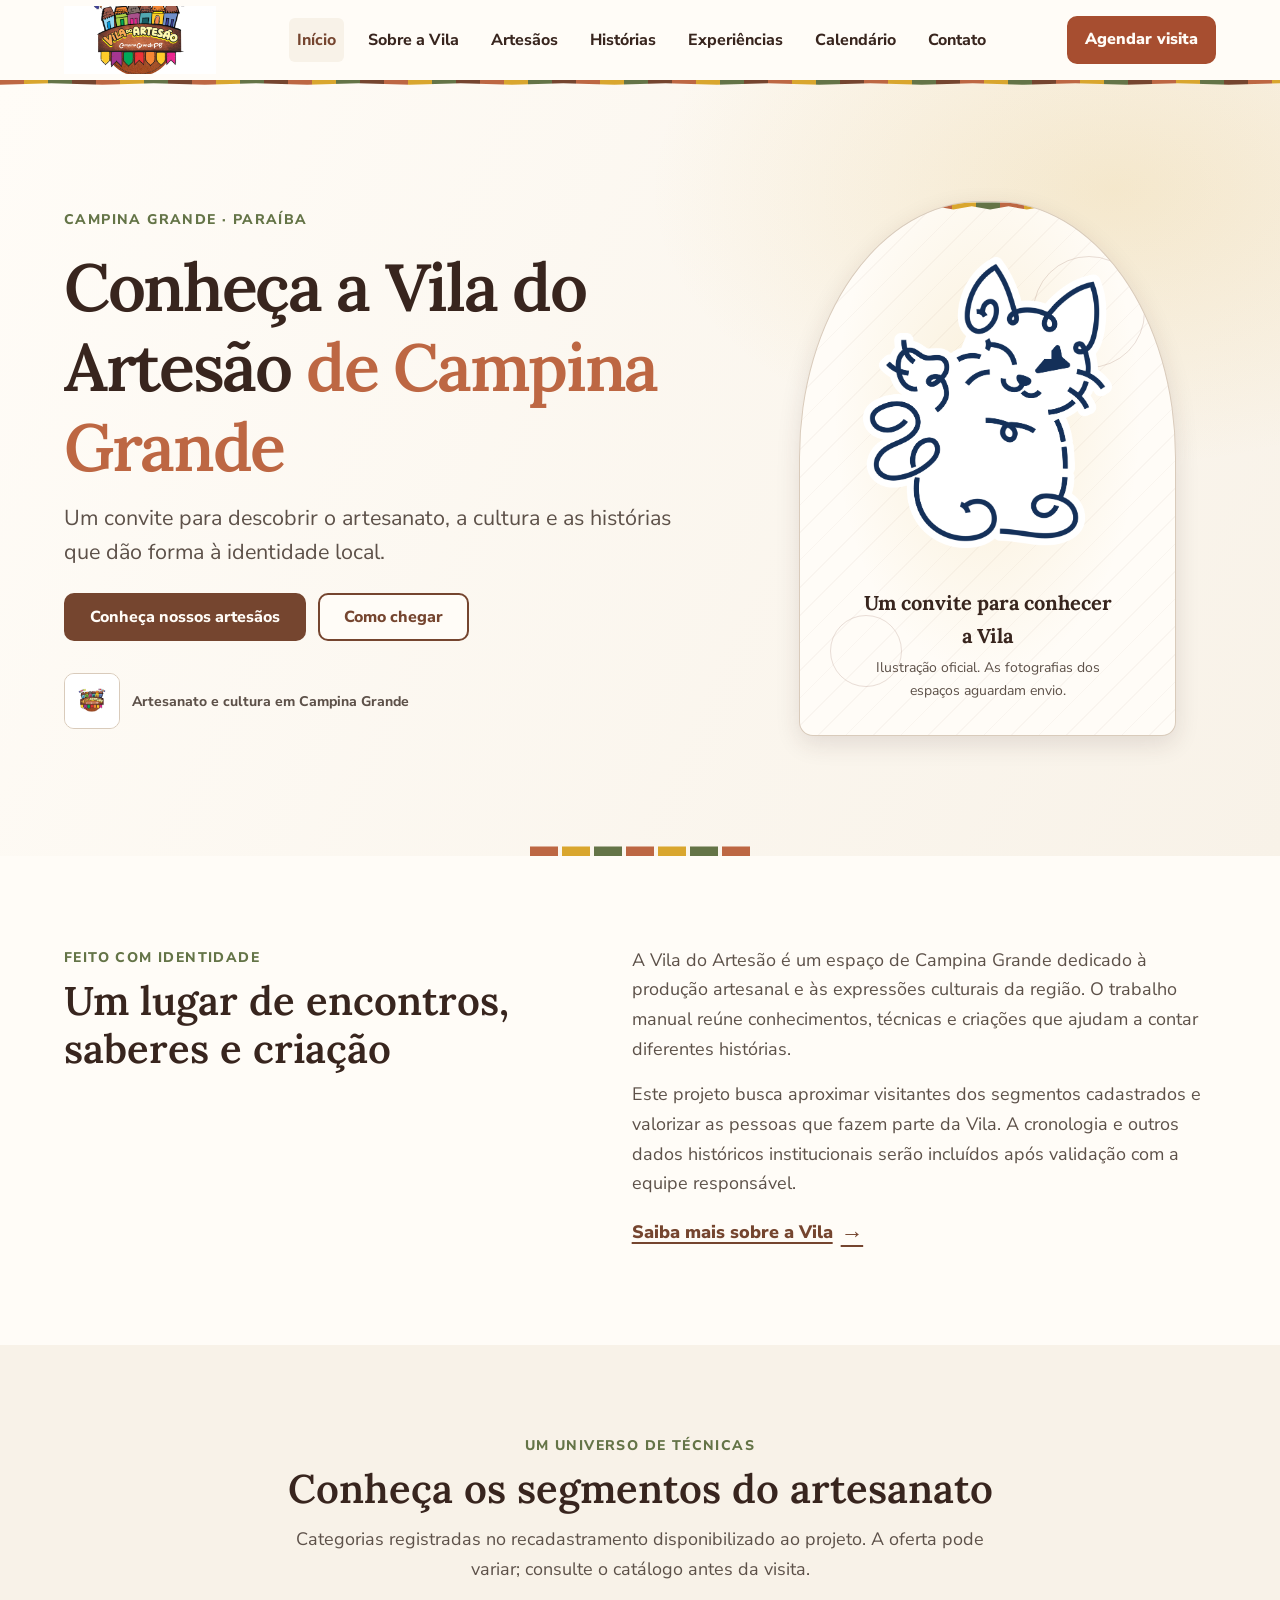
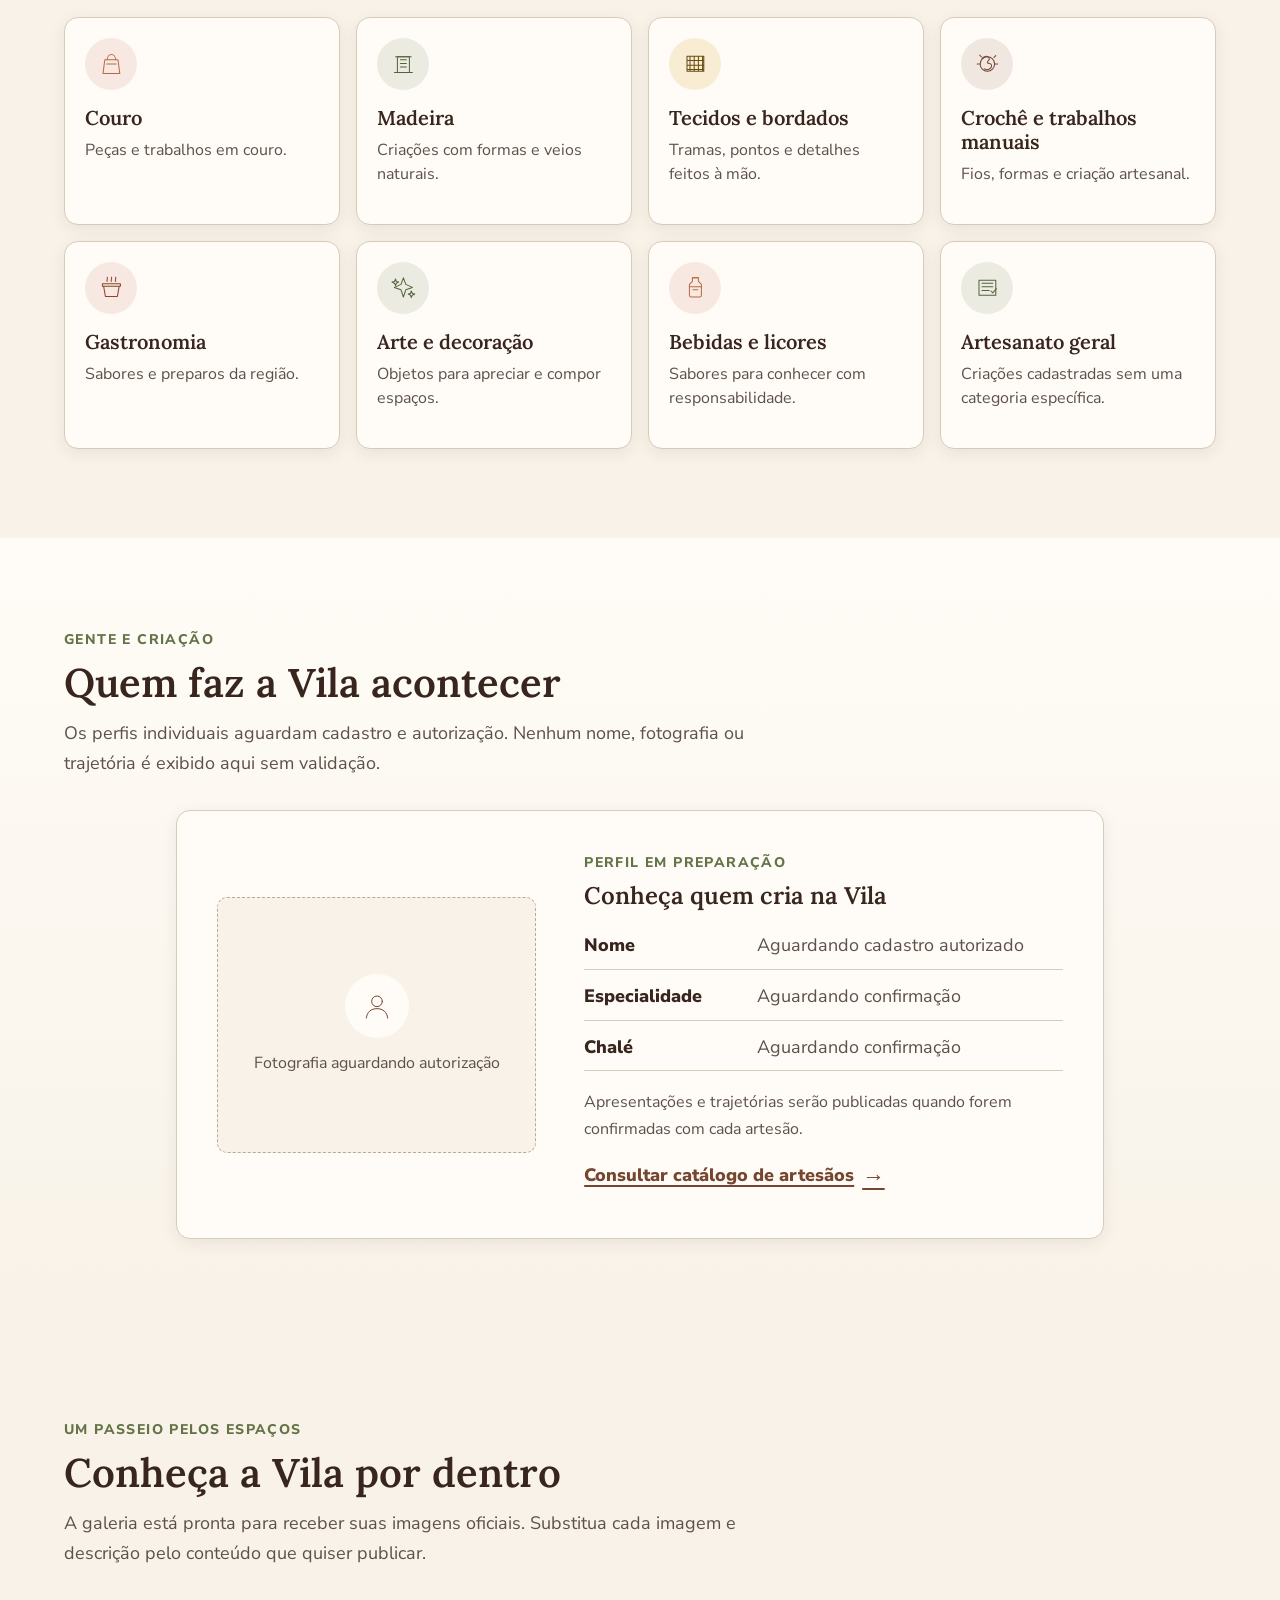
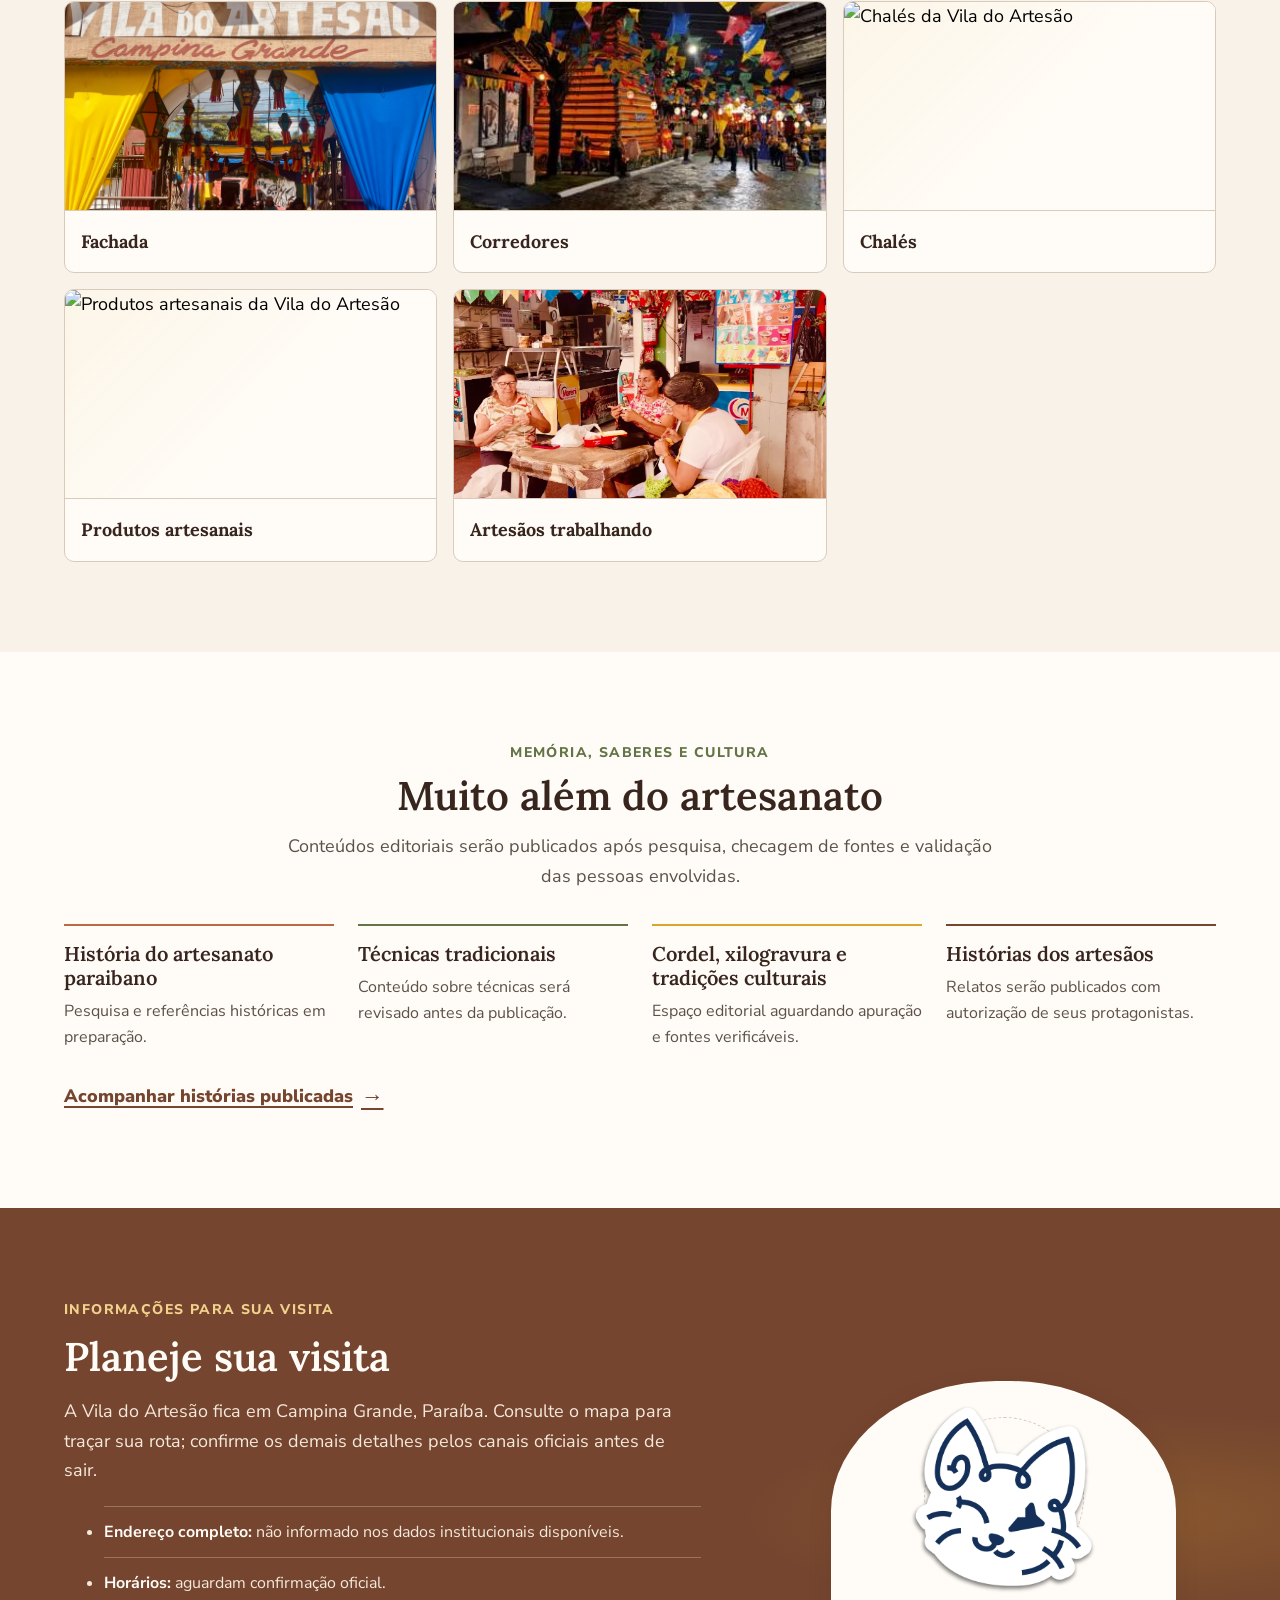
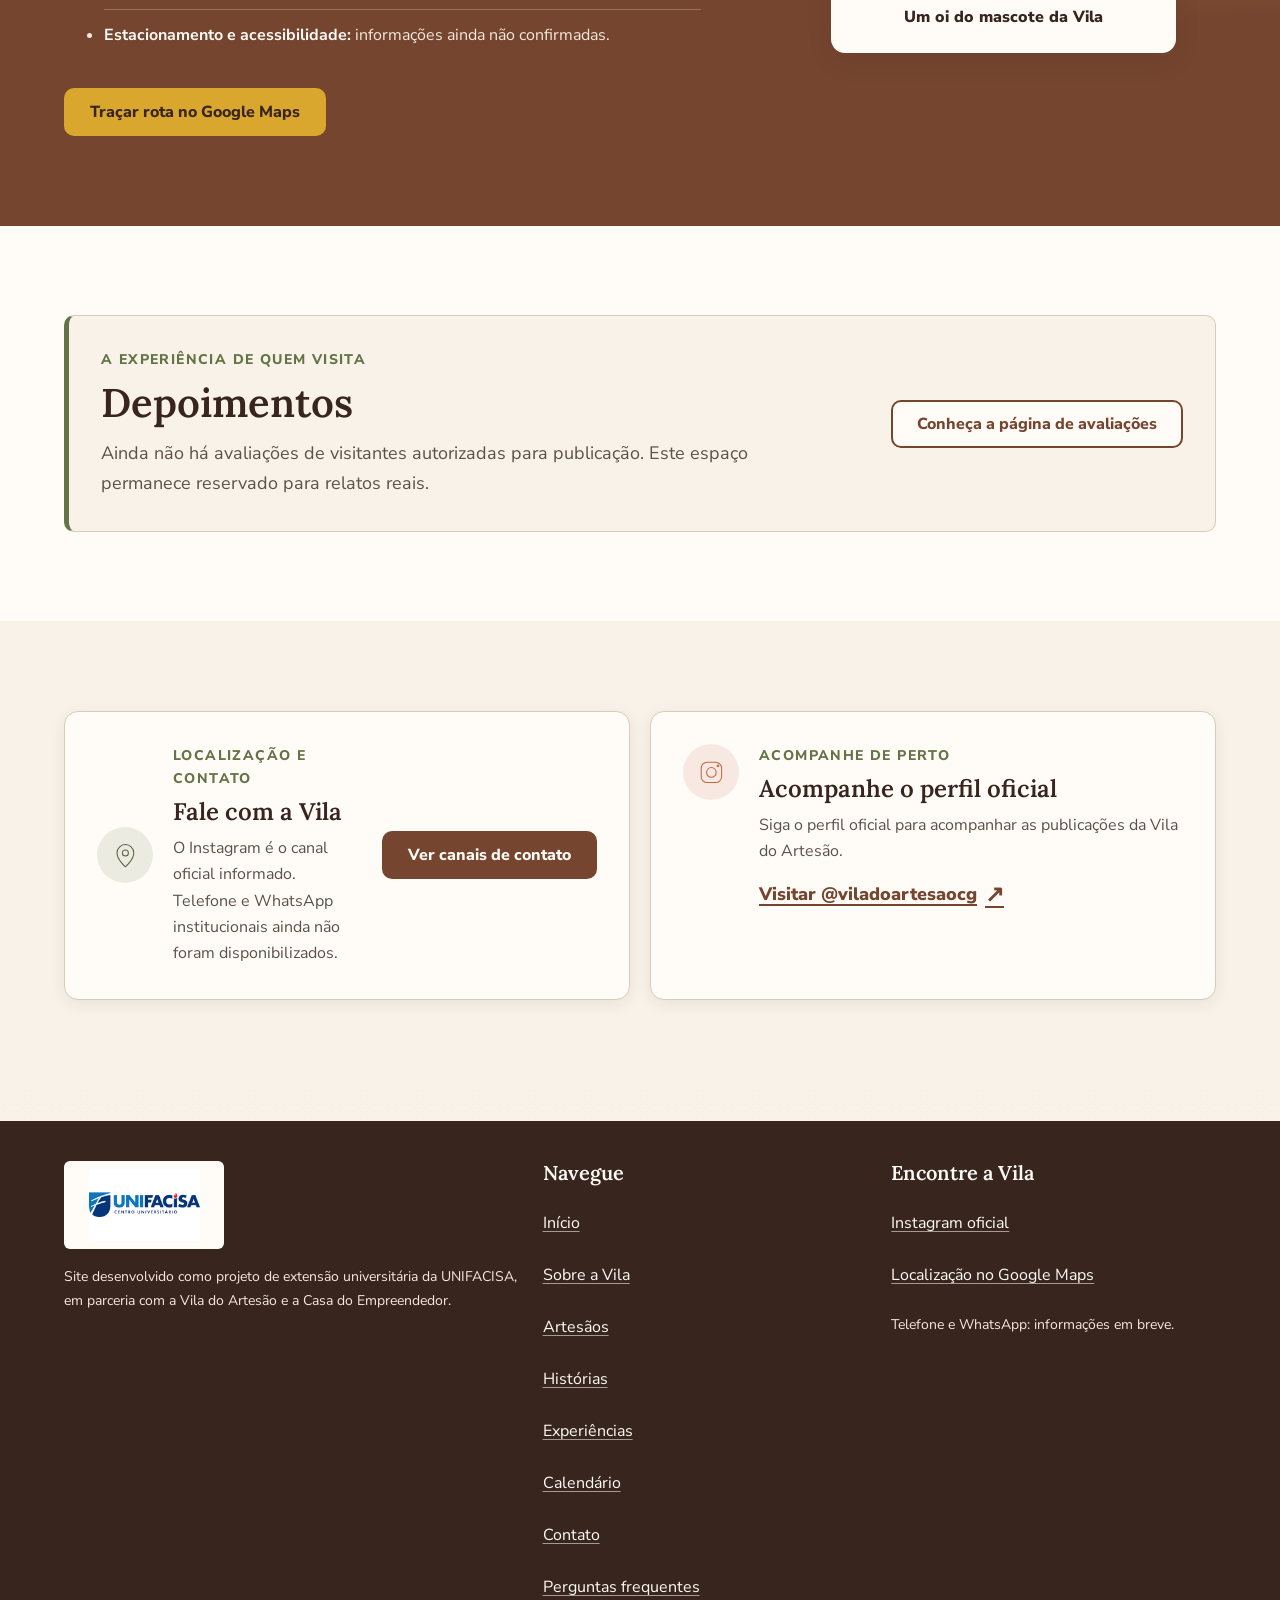
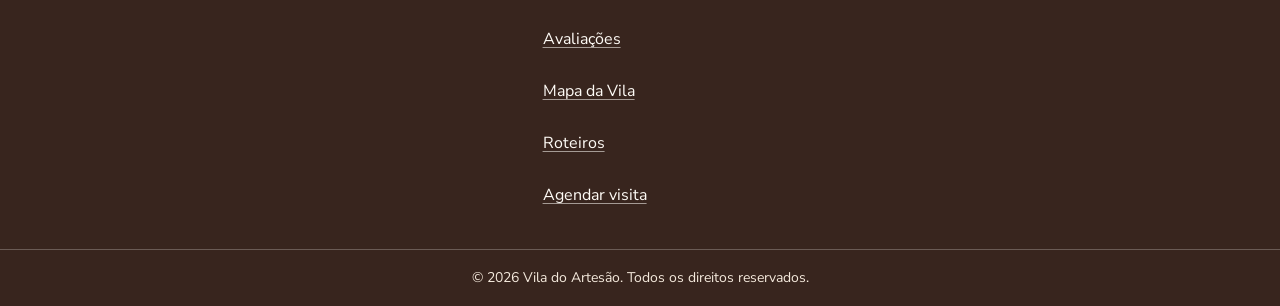
==== commit 79d3c23e: "Imagens colocadas no Index e um carrossel de fotos no Sobre" ====
--- a/vila_site/index.html
+++ b/vila_site/index.html
@@ -156,29 +156,78 @@
           <header class="section-heading">
             <p class="section-heading__eyebrow">Um passeio pelos espaços</p>
             <h2 class="section-heading__title" id="gallery-title">Conheça a Vila por dentro</h2>
-            <p class="section-heading__description">A galeria está preparada para receber fotografias oficiais. Nenhuma imagem de outro local será usada para representar a Vila.</p>
+            <p class="section-heading__description">A galeria está pronta para receber suas imagens oficiais. Substitua cada imagem e descrição pelo conteúdo que quiser publicar.</p>
           </header>
-          <div class="gallery-grid">
-            <figure class="gallery-slot">
-              <div class="gallery-slot__visual" aria-hidden="true"><svg viewBox="0 0 48 48" focusable="false"><rect x="5" y="8" width="38" height="32" rx="2"></rect><circle cx="17" cy="19" r="3"></circle><path d="m8 36 11-11 7 7 5-5 9 9"></path></svg></div>
-              <figcaption><strong>Fachada</strong><span>Foto oficial aguardando envio</span></figcaption>
-            </figure>
-            <figure class="gallery-slot">
-              <div class="gallery-slot__visual" aria-hidden="true"><svg viewBox="0 0 48 48" focusable="false"><rect x="5" y="8" width="38" height="32" rx="2"></rect><circle cx="17" cy="19" r="3"></circle><path d="m8 36 11-11 7 7 5-5 9 9"></path></svg></div>
-              <figcaption><strong>Corredores</strong><span>Foto oficial aguardando envio</span></figcaption>
-            </figure>
-            <figure class="gallery-slot">
-              <div class="gallery-slot__visual" aria-hidden="true"><svg viewBox="0 0 48 48" focusable="false"><rect x="5" y="8" width="38" height="32" rx="2"></rect><circle cx="17" cy="19" r="3"></circle><path d="m8 36 11-11 7 7 5-5 9 9"></path></svg></div>
-              <figcaption><strong>Chalés</strong><span>Foto oficial aguardando envio</span></figcaption>
-            </figure>
-            <figure class="gallery-slot">
-              <div class="gallery-slot__visual" aria-hidden="true"><svg viewBox="0 0 48 48" focusable="false"><rect x="5" y="8" width="38" height="32" rx="2"></rect><circle cx="17" cy="19" r="3"></circle><path d="m8 36 11-11 7 7 5-5 9 9"></path></svg></div>
-              <figcaption><strong>Produtos artesanais</strong><span>Foto autorizada aguardando envio</span></figcaption>
-            </figure>
-            <figure class="gallery-slot">
-              <div class="gallery-slot__visual" aria-hidden="true"><svg viewBox="0 0 48 48" focusable="false"><rect x="5" y="8" width="38" height="32" rx="2"></rect><circle cx="17" cy="19" r="3"></circle><path d="m8 36 11-11 7 7 5-5 9 9"></path></svg></div>
-              <figcaption><strong>Artesãos trabalhando</strong><span>Foto autorizada aguardando envio</span></figcaption>
-            </figure>
+
+          <div class="gallery-grid" aria-label="Galeria da Vila do Artesão">
+            <button class="gallery-slot" type="button" data-gallery-item data-image="imagens_viladoartesao/entrada.webp" data-title="Fachada" data-description="Descreva aqui a fachada da Vila e o contexto da imagem." data-alt="Fachada da Vila do Artesão">
+              <span class="gallery-slot__visual">
+                <img src="imagens_viladoartesao/entrada.webp" alt="Fachada da Vila do Artesão" loading="lazy" decoding="async">
+                
+              </span>
+              <span class="gallery-slot__caption">
+                <strong>Fachada</strong>
+               
+              </span>
+            </button>
+
+            <button class="gallery-slot" type="button" data-gallery-item data-image="imagens_viladoartesao/folia_na_vila.webp" data-title="Corredores" data-description="Descreva aqui os corredores e a circulação do espaço." data-alt="Corredores da Vila do Artesão">
+              <span class="gallery-slot__visual">
+                <img src="imagens_viladoartesao/entrada_sao_joao..webp" alt="Corredores da Vila do Artesão" loading="lazy" decoding="async">
+                
+              </span>
+              <span class="gallery-slot__caption">
+                <strong>Corredores</strong>
+                
+              </span>
+            </button>
+
+            <button class="gallery-slot" type="button" data-gallery-item data-image="imagens_viladoartesao/entrada_sao_joao2.webp" data-title="Chalés" data-description="Descreva aqui os chalés e o ambiente do espaço artesanal." data-alt="Chalés da Vila do Artesão">
+              <span class="gallery-slot__visual">
+                <img src="" alt="Chalés da Vila do Artesão" loading="lazy" decoding="async">
+                
+              </span>
+              <span class="gallery-slot__caption">
+                <strong>Chalés</strong>
+                
+              </span>
+            </button>
+
+            <button class="gallery-slot" type="button" data-gallery-item data-image="" data-title="Produtos artesanais" data-description="Descreva aqui os produtos artesanais e os detalhes das peças." data-alt="Produtos artesanais da Vila do Artesão">
+              <span class="gallery-slot__visual">
+                <img src="" alt="Produtos artesanais da Vila do Artesão" loading="lazy" decoding="async">
+                
+              </span>
+              <span class="gallery-slot__caption">
+                <strong>Produtos artesanais</strong>
+                
+              </span>
+            </button>
+
+            <button class="gallery-slot" type="button" data-gallery-item data-image="imagens_viladoartesao/artesas_tricotando.webp" data-title="Artesãos trabalhando" data-description="Descreva aqui o momento do trabalho artesanal e o ofício em ação." data-alt="Artesãos trabalhando na Vila do Artesão">
+              <span class="gallery-slot__visual">
+                <img src="imagens_viladoartesao/artesas_tricotando.webp" alt="Artesãos trabalhando na Vila do Artesão" loading="lazy" decoding="async">
+                
+              </span>
+              <span class="gallery-slot__caption">
+                <strong>Artesãos trabalhando</strong>
+                
+              </span>
+            </button>
+          </div>
+
+          <div class="gallery-modal" id="home-gallery-modal" aria-hidden="true">
+            <div class="gallery-modal__dialog" role="dialog" aria-modal="true" aria-labelledby="gallery-modal-title">
+              <button class="gallery-modal__close" type="button" aria-label="Fechar imagem">×</button>
+              <div class="gallery-modal__media">
+                <img id="gallery-modal-image" src="" alt="">
+              </div>
+              <div class="gallery-modal__content">
+                <p class="section-heading__eyebrow">Detalhe do espaço</p>
+                <h3 id="gallery-modal-title">Título</h3>
+                <p id="gallery-modal-description">Descrição</p>
+              </div>
+            </div>
           </div>
         </div>
       </section>
--- a/vila_site/css/pages/home.css
+++ b/vila_site/css/pages/home.css
@@ -284,43 +284,151 @@
   border: 1px solid var(--color-border);
   border-radius: var(--radius-md);
   background: var(--color-warm-white);
+  padding: 0;
+  text-align: left;
+  cursor: pointer;
+  transition: transform 0.2s ease, box-shadow 0.2s ease, border-color 0.2s ease;
+}
+
+.gallery-slot:hover,
+.gallery-slot:focus-visible {
+  transform: translateY(-2px);
+  border-color: var(--color-terracotta);
+  box-shadow: 0 16px 32px rgb(58 42 31 / 12%);
 }
 
 .gallery-slot__visual {
-  display: grid;
-  min-height: 10rem;
+  position: relative;
+  display: grid;
+  min-height: 13rem;
+  overflow: hidden;
   place-items: center;
   border-bottom: 1px solid var(--color-border);
   background:
     linear-gradient(135deg, rgb(217 166 46 / 8%), transparent 58%),
     var(--color-warm-white);
-  color: var(--color-border-strong);
-}
-
-.gallery-slot__visual svg {
-  width: 3rem;
-  fill: none;
-  stroke: currentColor;
-  stroke-linecap: round;
-  stroke-linejoin: round;
-  stroke-width: 1.2;
-}
-
-.gallery-slot figcaption {
+}
+
+.gallery-slot__visual img {
+  display: block;
+  width: 100%;
+  height: 13rem;
+  object-fit: cover;
+}
+
+.gallery-slot__placeholder {
+  position: absolute;
+  inset: auto 1rem 1rem 1rem;
+  padding: 0.5rem 0.75rem;
+  border-radius: 999px;
+  background: rgb(29 23 19 / 72%);
+  color: var(--color-warm-white);
+  font-size: 0.72rem;
+  font-weight: 700;
+  letter-spacing: 0.02em;
+  text-align: center;
+}
+
+.gallery-slot__caption {
   display: grid;
   gap: var(--space-1);
   padding: var(--space-4);
 }
 
-.gallery-slot figcaption strong {
+.gallery-slot__caption strong {
   color: var(--color-coffee);
   font-family: var(--font-display);
   font-size: var(--font-size-md);
 }
 
-.gallery-slot figcaption span {
+.gallery-slot__caption span {
   color: var(--color-text-muted);
   font-size: var(--font-size-xs);
+}
+
+.gallery-modal {
+  position: fixed;
+  inset: 0;
+  z-index: 1000;
+  display: grid;
+  place-items: center;
+  padding: var(--space-6);
+  background: rgb(29 23 19 / 72%);
+  opacity: 0;
+  visibility: hidden;
+  transition: opacity 0.2s ease, visibility 0.2s ease;
+}
+
+.gallery-modal.is-open {
+  opacity: 1;
+  visibility: visible;
+}
+
+.gallery-modal__dialog {
+  position: relative;
+  display: grid;
+  grid-template-columns: minmax(0, 1.5fr) minmax(16rem, 0.8fr);
+  width: min(100%, 52rem);
+  max-height: 80vh;
+  overflow: hidden;
+  border: 1px solid rgb(255 255 255 / 18%);
+  border-radius: var(--radius-lg);
+  background: var(--color-warm-white);
+  box-shadow: 0 28px 60px rgb(29 23 19 / 22%);
+}
+
+.gallery-modal__close {
+  position: absolute;
+  top: var(--space-3);
+  right: var(--space-3);
+  z-index: 1;
+  display: grid;
+  place-items: center;
+  width: 2.5rem;
+  height: 2.5rem;
+  border: 0;
+  border-radius: 999px;
+  background: rgb(29 23 19 / 68%);
+  color: var(--color-warm-white);
+  font-size: 1.75rem;
+  line-height: 1;
+  cursor: pointer;
+}
+
+.gallery-modal__media {
+  position: relative;
+  display: flex;
+  align-items: center;
+  justify-content: center;
+  background: #efe4d8;
+}
+
+.gallery-modal__media img {
+  display: block;
+  width: 100%;
+  height: auto;
+  max-height: 70vh;
+  object-fit: contain;
+}
+
+.gallery-modal__content {
+  display: flex;
+  flex-direction: column;
+  justify-content: center;
+  padding: var(--space-6);
+}
+
+.gallery-modal__content h3 {
+  margin: var(--space-1) 0 0;
+  color: var(--color-coffee);
+  font-family: var(--font-display);
+  font-size: clamp(1.7rem, 3vw, 2.3rem);
+}
+
+.gallery-modal__content p:last-child {
+  margin-top: var(--space-3);
+  color: var(--color-text-muted);
+  line-height: 1.7;
 }
 
 .home-editorial {
@@ -804,6 +912,10 @@
   .editorial-grid {
     grid-template-columns: repeat(2, minmax(0, 1fr));
   }
+
+  .gallery-modal__dialog {
+    grid-template-columns: 1fr;
+  }
 }
 
 @media (max-width: 48rem) {
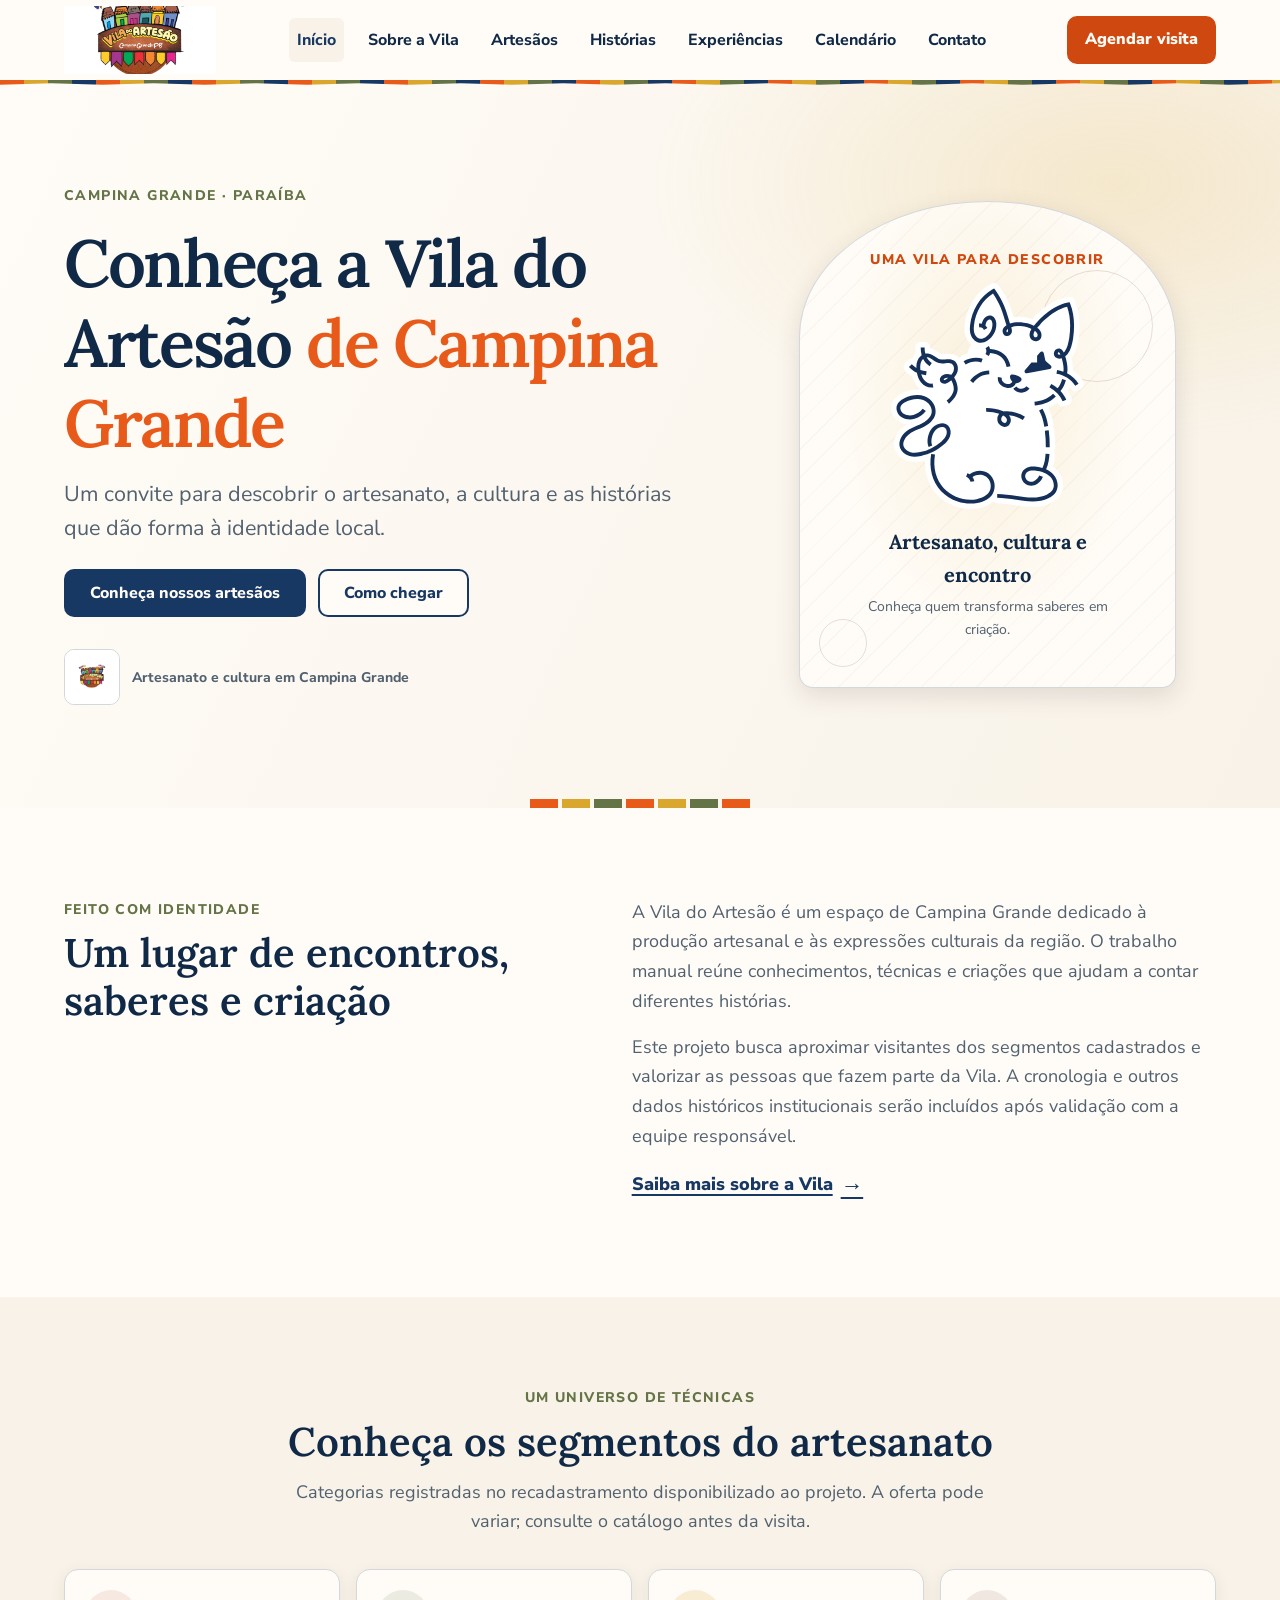
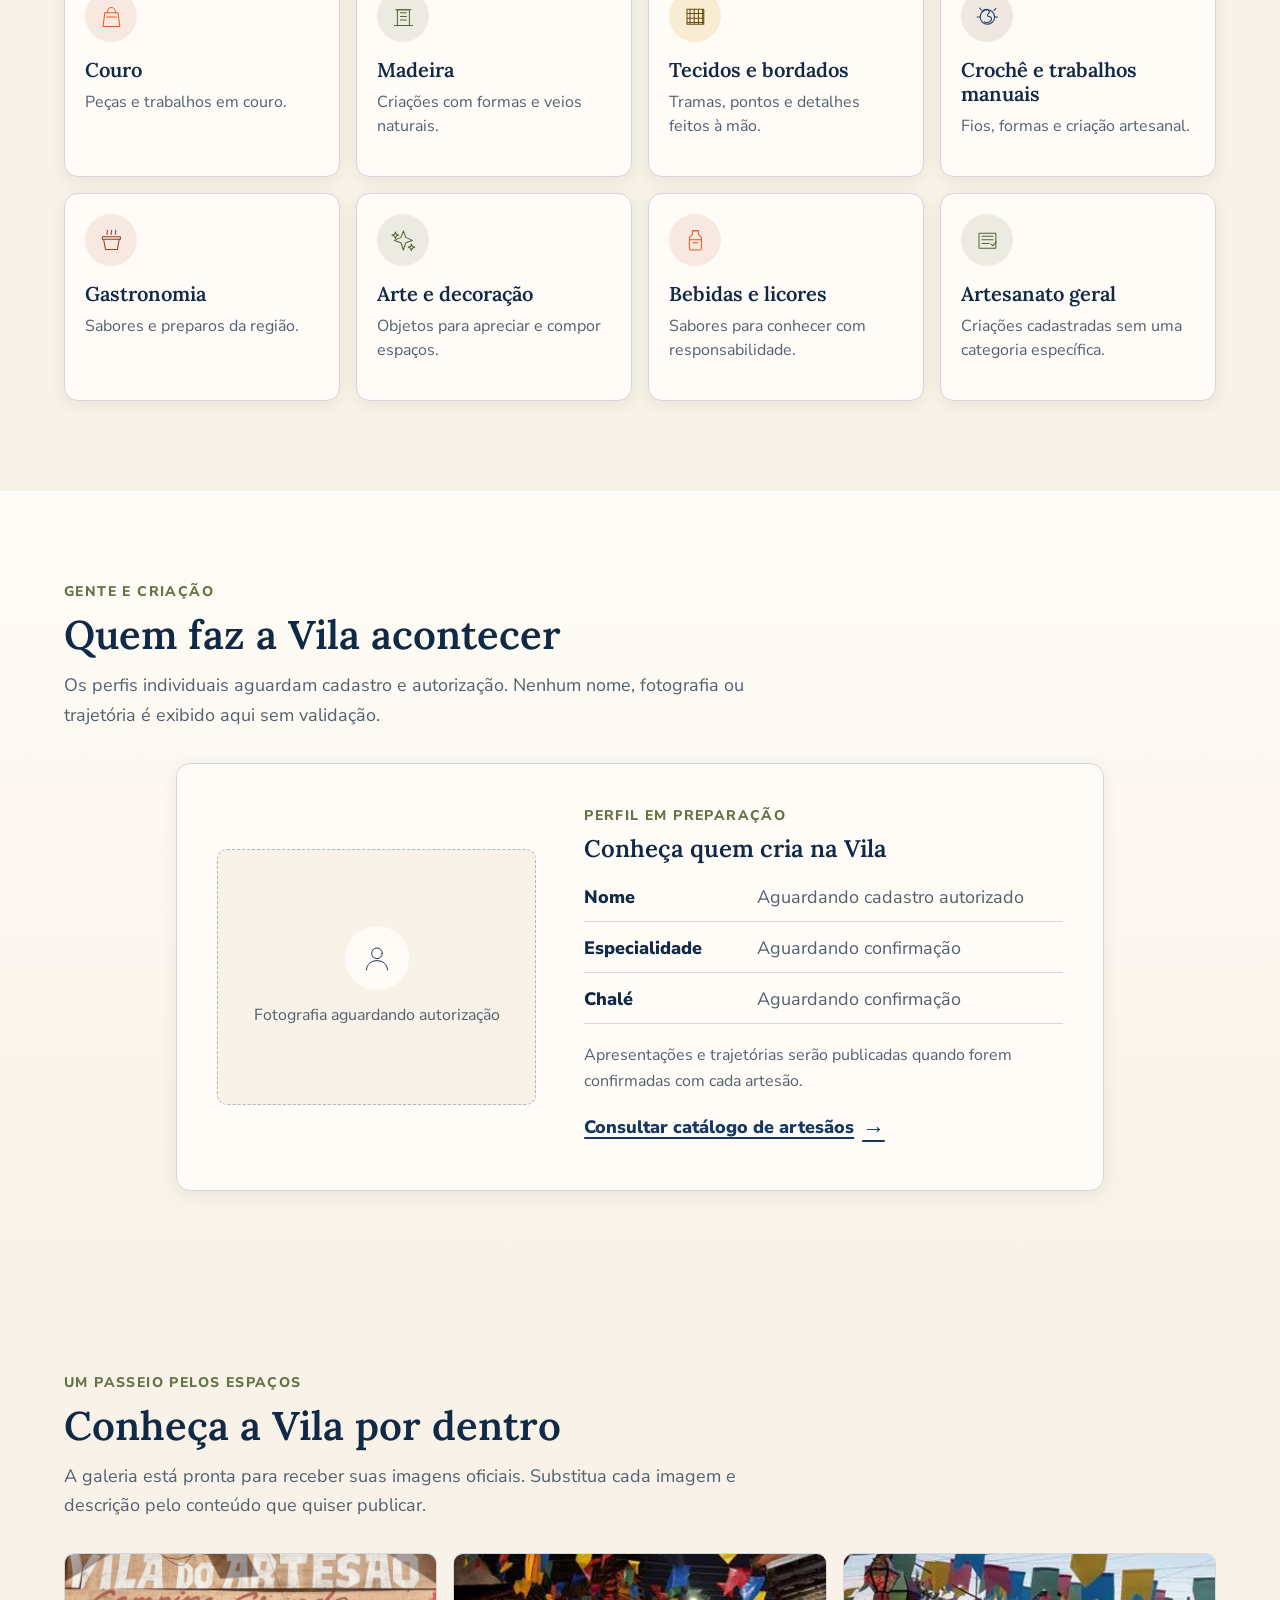
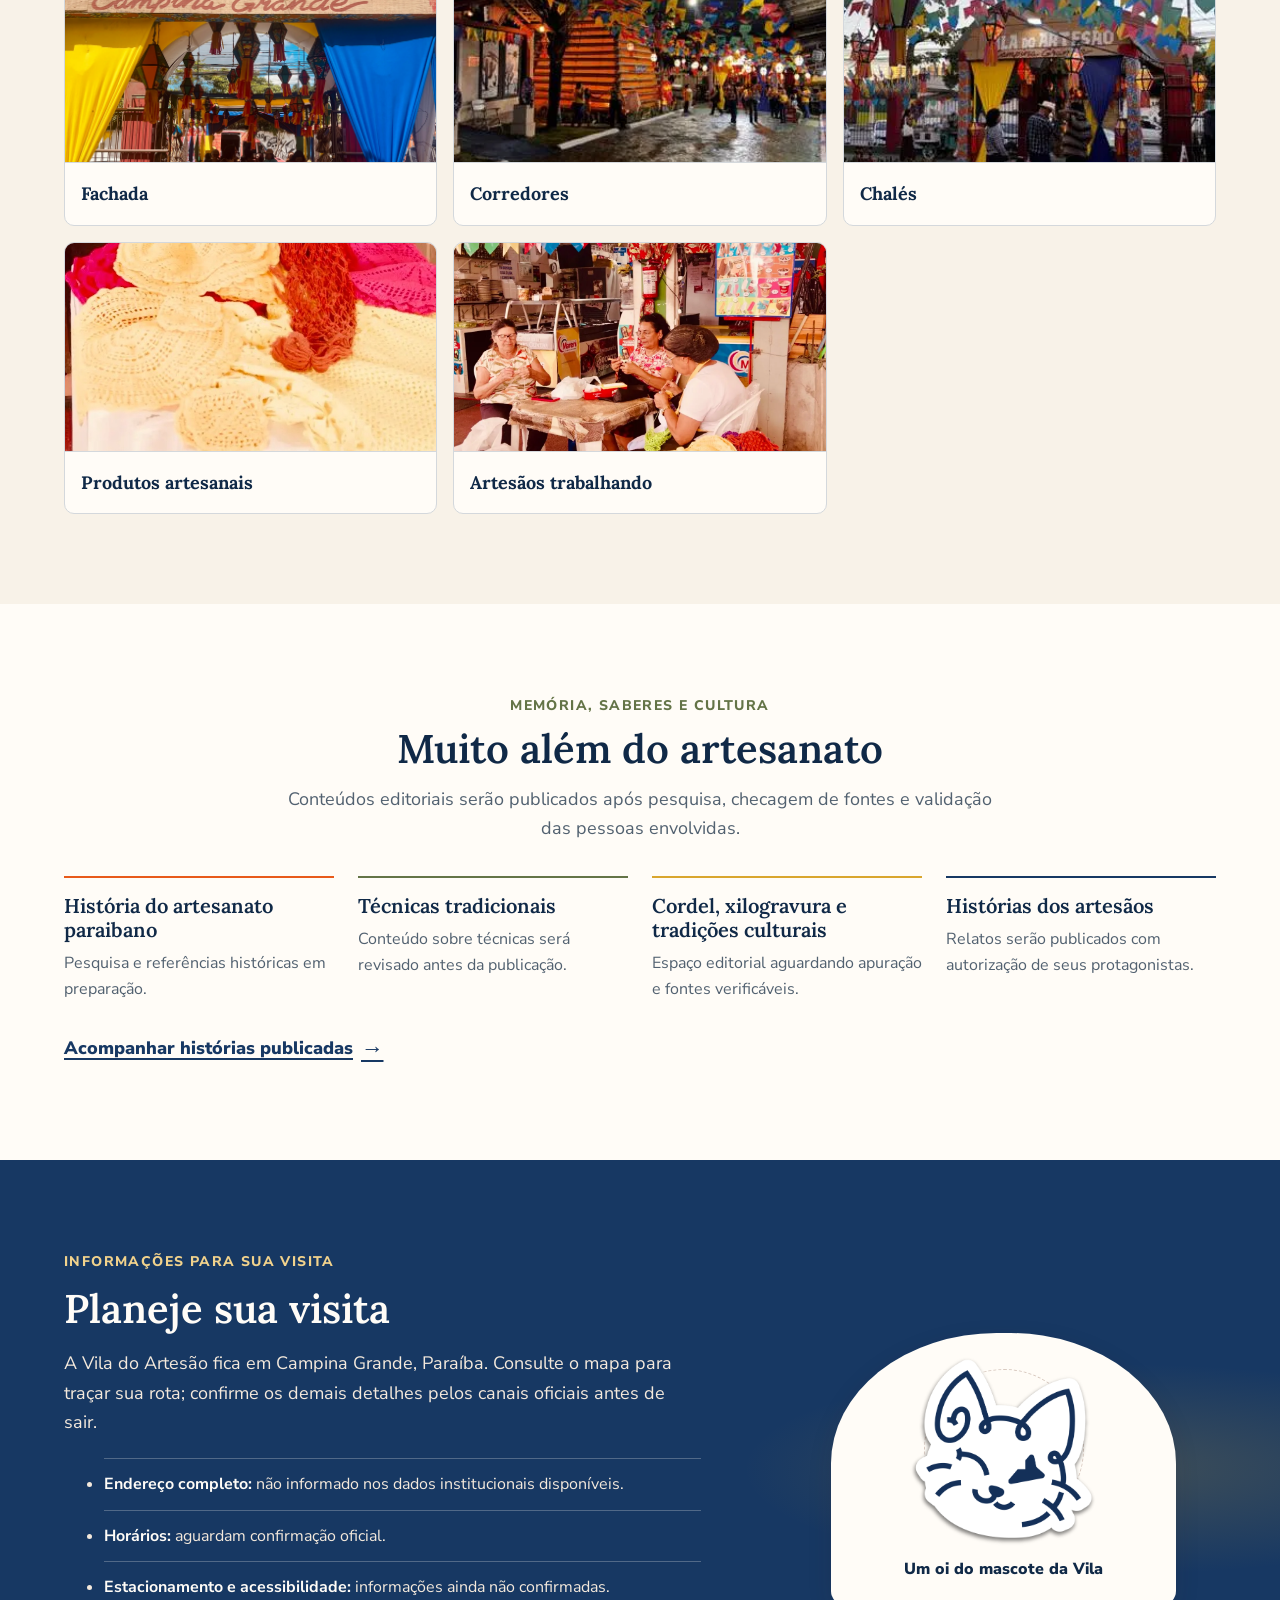
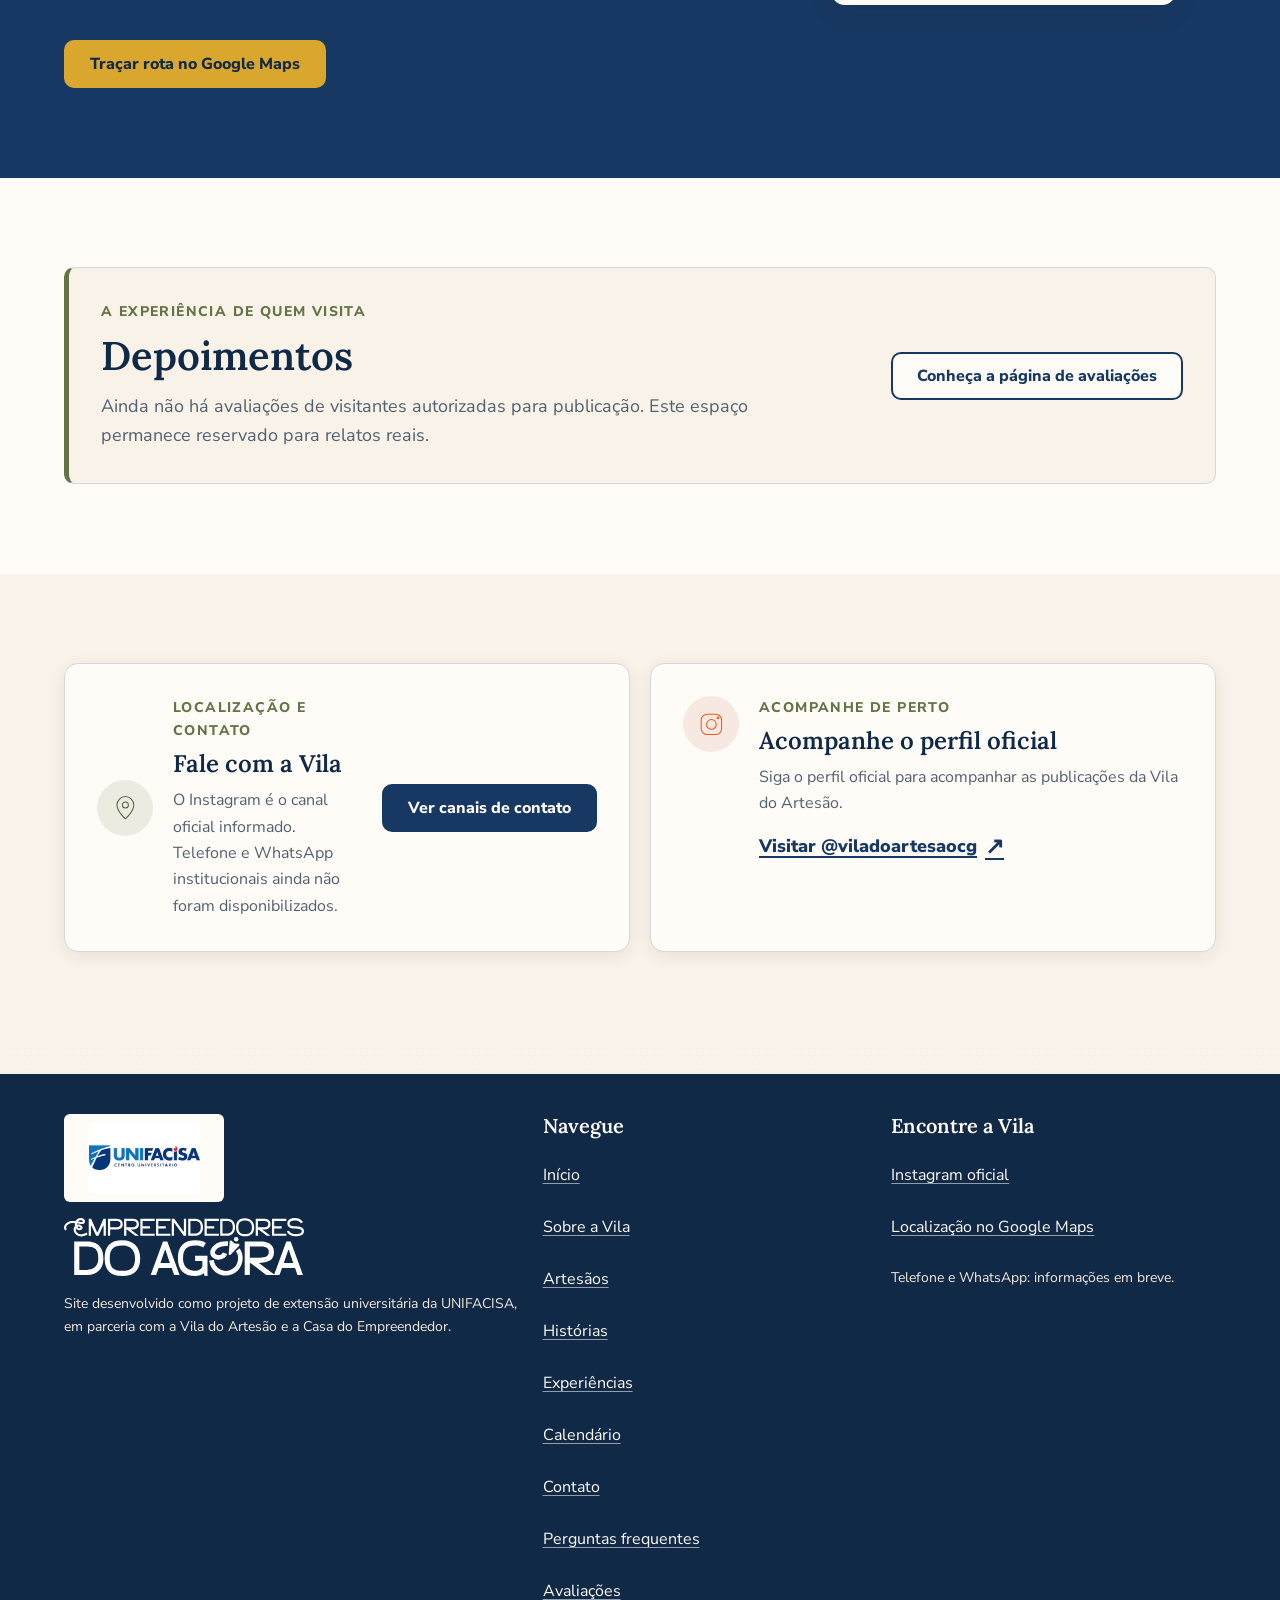
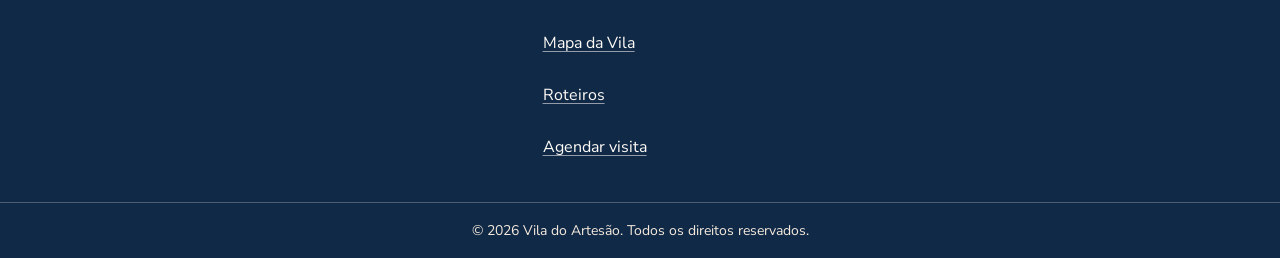
==== commit 73831012: "Hero com mascote Lino, galeria da home corrigida e ajustes de design - Novo hero com mascote em SVG " ====
--- a/vila_site/index.html
+++ b/vila_site/index.html
@@ -44,12 +44,12 @@
               <span>Artesanato e cultura em Campina Grande</span>
             </div>
           </div>
-          <figure class="hero-photo-placeholder hero-illustration">
-            <span class="hero-photo-placeholder__ornament" aria-hidden="true"></span>
-            <img src="assets/mascote/Lino completo azul.png" alt="Ilustração oficial do mascote Lino; não é uma fotografia da Vila" width="1063" height="1084" fetchpriority="high" decoding="async">
+          <figure class="hero-mascot">
+            <span class="hero-mascot__label">Uma vila para descobrir</span>
+            <img src="assets/mascote/lino-completo-azul.svg" alt="Lino, mascote azul da Vila do Artesão" width="768" height="900" decoding="async">
             <figcaption>
-              <strong>Um convite para conhecer a Vila</strong>
-              <span>Ilustração oficial. As fotografias dos espaços aguardam envio.</span>
+              <strong>Artesanato, cultura e encontro</strong>
+              <span>Conheça quem transforma saberes em criação.</span>
             </figcaption>
           </figure>
         </div>
@@ -184,7 +184,7 @@
 
             <button class="gallery-slot" type="button" data-gallery-item data-image="imagens_viladoartesao/entrada_sao_joao2.webp" data-title="Chalés" data-description="Descreva aqui os chalés e o ambiente do espaço artesanal." data-alt="Chalés da Vila do Artesão">
               <span class="gallery-slot__visual">
-                <img src="" alt="Chalés da Vila do Artesão" loading="lazy" decoding="async">
+                <img src="imagens_viladoartesao/entrada_sao_joao2.webp" alt="Chalés da Vila do Artesão" loading="lazy" decoding="async">
                 
               </span>
               <span class="gallery-slot__caption">
@@ -193,9 +193,9 @@
               </span>
             </button>
 
-            <button class="gallery-slot" type="button" data-gallery-item data-image="" data-title="Produtos artesanais" data-description="Descreva aqui os produtos artesanais e os detalhes das peças." data-alt="Produtos artesanais da Vila do Artesão">
-              <span class="gallery-slot__visual">
-                <img src="" alt="Produtos artesanais da Vila do Artesão" loading="lazy" decoding="async">
+            <button class="gallery-slot" type="button" data-gallery-item data-image="imagens_viladoartesao/produtos_artesanais.jpg" data-title="Produtos artesanais" data-description="Descreva aqui os produtos artesanais e os detalhes das peças." data-alt="Produtos artesanais da Vila do Artesão">
+              <span class="gallery-slot__visual">
+                <img src="imagens_viladoartesao/produtos_artesanais.jpg" alt="Produtos artesanais da Vila do Artesão" loading="lazy" decoding="async">
                 
               </span>
               <span class="gallery-slot__caption">
--- a/vila_site/css/variables.css
+++ b/vila_site/css/variables.css
@@ -3,24 +3,24 @@
 
   --color-cotton: #f8f2e8;
   --color-warm-white: #fffcf7;
-  --color-leather: #75452f;
-  --color-coffee: #38251e;
-  --color-terracotta: #bd6743;
-  --color-terracotta-action: #a74e30;
+  --color-leather: #173863;
+  --color-coffee: #102947;
+  --color-terracotta: #e85a1a;
+  --color-terracotta-action: #cf4810;
   --color-mustard: #d9a62e;
   --color-olive: #647447;
-  --color-text: #30251f;
-  --color-text-muted: #5d5149;
-  --color-border: #d9cbbb;
-  --color-border-strong: #bca995;
+  --color-text: #1d2b3d;
+  --color-text-muted: #526170;
+  --color-border: #d4d8dc;
+  --color-border-strong: #aeb8c2;
   --color-success-bg: #edf1e8;
   --color-success-text: #3f512d;
   --color-warning-bg: #fbf1d8;
   --color-warning-text: #59400b;
   --color-error-bg: #f8e9e3;
   --color-error-text: #762f1d;
-  --color-info-bg: #f1e9df;
-  --color-info-text: #513e32;
+  --color-info-bg: #eaf0f7;
+  --color-info-text: #173863;
 
   --font-display: "Lora", Georgia, serif;
   --font-body: "Nunito Sans", "Segoe UI", sans-serif;
--- a/vila_site/css/components.css
+++ b/vila_site/css/components.css
@@ -492,6 +492,12 @@
   object-fit: contain;
 }
 
+.footer-partner-logo {
+  display: block;
+  width: min(100%, 15rem);
+  height: auto;
+}
+
 .footer-credit,
 .footer-contact p {
   max-width: 34rem;
--- a/vila_site/css/pages/home.css
+++ b/vila_site/css/pages/home.css
@@ -1,1033 +1,1021 @@
-.home-page {
-  width: 100%;
-  min-height: 0;
-  padding: 0;
-}
-
-.home-container {
-  width: min(100% - 2 * var(--space-page), var(--content-width));
-  margin-inline: auto;
-}
-
-.home-hero {
-  position: relative;
-  overflow: hidden;
-  padding-block: clamp(3rem, 8vw, 7rem);
-  background:
-    radial-gradient(ellipse at 87% 14%, rgb(217 166 46 / 17%), transparent 29rem),
-    linear-gradient(115deg, var(--color-warm-white) 0%, var(--color-cotton) 100%);
-}
-
-.home-hero__layout {
-  display: grid;
-  grid-template-columns: minmax(0, 1.15fr) minmax(17rem, 0.85fr);
-  align-items: center;
-  gap: clamp(2rem, 6vw, 5rem);
-}
-
-.home-hero__copy {
-  position: relative;
-  z-index: 1;
-}
-
-.home-hero__copy h1 {
-  max-width: 46rem;
-  margin-block: var(--space-4);
-  color: var(--color-coffee);
-  font-size: clamp(2.5rem, 5.2vw, 4.5rem);
-  letter-spacing: -0.035em;
-}
-
-.home-hero__copy h1 span {
-  color: var(--color-terracotta);
-}
-
-.home-hero__lead {
-  max-width: 39rem;
-  color: var(--color-text-muted);
-  font-size: clamp(1.125rem, 2vw, 1.35rem);
-  line-height: 1.55;
-}
-
-.home-hero__actions {
-  display: flex;
-  flex-wrap: wrap;
-  align-items: center;
-  gap: var(--space-3);
-  margin-top: var(--space-6);
-}
-
-.home-hero__actions .button {
-  margin-top: 0;
-}
-
-.home-hero__signature {
-  display: flex;
-  align-items: center;
-  gap: var(--space-3);
-  margin-top: var(--space-8);
-  color: var(--color-text-muted);
-  font-size: var(--font-size-xs);
-  font-weight: 750;
-}
-
-.home-hero__signature img {
-  width: 3.5rem;
-  height: 3.5rem;
-  border: 1px solid var(--color-border);
-  border-radius: var(--radius-md);
-  background: white;
-  object-fit: cover;
-}
-
-.hero-photo-placeholder {
-  position: relative;
-  display: flex;
-  min-height: clamp(20rem, 38vw, 31rem);
-  flex-direction: column;
-  align-items: center;
-  justify-content: center;
-  overflow: hidden;
-  padding: var(--space-8);
-  border: 1px solid var(--color-border);
-  border-radius: 48% 48% var(--radius-lg) var(--radius-lg);
-  background:
-    radial-gradient(ellipse at 50% 40%, rgb(217 166 46 / 15%), transparent 58%),
-    repeating-linear-gradient(135deg, transparent 0 1.15rem, rgb(117 69 47 / 4%) 1.15rem 1.22rem),
-    var(--color-warm-white);
-  box-shadow: var(--shadow-raised);
-  text-align: center;
-}
-
-.hero-photo-placeholder::before,
-.hero-photo-placeholder::after {
-  position: absolute;
-  width: 7rem;
-  height: 7rem;
-  border: 1px solid rgb(117 69 47 / 17%);
-  border-radius: 50%;
-  content: "";
-}
-
-.hero-photo-placeholder::before {
-  top: 10%;
-  right: 8%;
-}
-
-.hero-photo-placeholder::after {
-  bottom: 9%;
-  left: 8%;
-  width: 4.5rem;
-  height: 4.5rem;
-}
-
-.hero-photo-placeholder__ornament {
-  position: absolute;
-  top: 0;
-  left: 15%;
-  width: 70%;
-  height: 0.45rem;
-  background: repeating-linear-gradient(
-    90deg,
-    var(--color-terracotta) 0 1.5rem,
-    var(--color-mustard) 1.5rem 3rem,
-    var(--color-olive) 3rem 4.5rem
-  );
-  clip-path: polygon(0 0, 100% 0, 100% 55%, 93% 100%, 86% 55%, 79% 100%, 72% 55%, 65% 100%, 58% 55%, 51% 100%, 44% 55%, 37% 100%, 30% 55%, 23% 100%, 16% 55%, 9% 100%, 0 55%);
-}
-
-.hero-photo-placeholder__icon {
-  display: grid;
-  width: 4.5rem;
-  height: 4.5rem;
-  place-items: center;
-  border: 1px solid var(--color-border);
-  border-radius: 50%;
-  background: var(--color-cotton);
-  color: var(--color-leather);
-}
-
-.hero-photo-placeholder__icon svg {
-  width: 2rem;
-  fill: none;
-  stroke: currentColor;
-  stroke-linecap: round;
-  stroke-linejoin: round;
-  stroke-width: 1.6;
-}
-
-.hero-photo-placeholder figcaption {
-  display: grid;
-  gap: var(--space-1);
-  max-width: 16rem;
-  margin-top: var(--space-4);
-}
-
-.hero-photo-placeholder figcaption strong {
-  color: var(--color-coffee);
-  font-family: var(--font-display);
-  font-size: var(--font-size-lg);
-}
-
-.hero-photo-placeholder figcaption span {
-  color: var(--color-text-muted);
-  font-size: var(--font-size-xs);
-}
-
-.hero-illustration > img {
-  position: relative;
-  width: min(80%, 19rem);
-  height: clamp(13rem, 27vw, 21rem);
-  object-fit: contain;
-}
-
-.hero-illustration figcaption {
-  position: relative;
-}
-
-.artisan-preview {
-  display: grid;
-  grid-template-columns: minmax(14rem, 0.8fr) minmax(0, 1.2fr);
-  align-items: center;
-  gap: clamp(var(--space-6), 6vw, var(--space-12));
-  max-width: 58rem;
-  margin-inline: auto;
-  padding: clamp(var(--space-5), 5vw, var(--space-10));
-  border: 1px solid var(--color-border);
-  border-radius: var(--radius-lg);
-  background: var(--color-warm-white);
-  box-shadow: var(--shadow-card);
-}
-
-.artisan-preview__portrait {
-  display: grid;
-  min-height: 16rem;
-  align-content: center;
-  justify-items: center;
-  gap: var(--space-3);
-  padding: var(--space-5);
-  border: 1px dashed var(--color-border-strong);
-  border-radius: var(--radius-md);
-  background: var(--color-cotton);
-  color: var(--color-text-muted);
-  text-align: center;
-}
-
-.artisan-preview__portrait > span {
-  display: grid;
-  width: 4rem;
-  height: 4rem;
-  place-items: center;
-  border-radius: 50%;
-  background: var(--color-warm-white);
-  color: var(--color-leather);
-}
-
-.artisan-preview__portrait svg {
-  width: 2rem;
-  fill: none;
-  stroke: currentColor;
-  stroke-linecap: round;
-  stroke-linejoin: round;
-  stroke-width: 1.5;
-}
-
-.artisan-preview__portrait p,
-.artisan-preview__details > p:not(.eyebrow) {
-  color: var(--color-text-muted);
-  font-size: var(--font-size-sm);
-}
-
-.artisan-preview__details h3 {
-  margin-top: var(--space-2);
-}
-
-.artisan-preview__details dl {
-  display: grid;
-  gap: var(--space-3);
-  margin-top: var(--space-5);
-}
-
-.artisan-preview__details dl > div {
-  display: grid;
-  grid-template-columns: minmax(6rem, 0.35fr) minmax(0, 1fr);
-  gap: var(--space-3);
-  padding-bottom: var(--space-2);
-  border-bottom: 1px solid var(--color-border);
-}
-
-.artisan-preview__details dt {
-  color: var(--color-coffee);
-  font-weight: 850;
-}
-
-.artisan-preview__details dd {
-  color: var(--color-text-muted);
-}
-
-.artisan-preview__details > p:not(.eyebrow) {
-  margin-top: var(--space-4);
-}
-
-.home-gallery {
-  background: var(--color-cotton);
-}
-
-.gallery-grid {
-  display: grid;
-  grid-template-columns: repeat(3, minmax(0, 1fr));
-  gap: var(--space-4);
-}
-
-.gallery-slot {
-  overflow: hidden;
-  border: 1px solid var(--color-border);
-  border-radius: var(--radius-md);
-  background: var(--color-warm-white);
-  padding: 0;
-  text-align: left;
-  cursor: pointer;
-  transition: transform 0.2s ease, box-shadow 0.2s ease, border-color 0.2s ease;
-}
-
-.gallery-slot:hover,
-.gallery-slot:focus-visible {
-  transform: translateY(-2px);
-  border-color: var(--color-terracotta);
-  box-shadow: 0 16px 32px rgb(58 42 31 / 12%);
-}
-
-.gallery-slot__visual {
-  position: relative;
-  display: grid;
-  min-height: 13rem;
-  overflow: hidden;
-  place-items: center;
-  border-bottom: 1px solid var(--color-border);
-  background:
-    linear-gradient(135deg, rgb(217 166 46 / 8%), transparent 58%),
-    var(--color-warm-white);
-}
-
-.gallery-slot__visual img {
-  display: block;
-  width: 100%;
-  height: 13rem;
-  object-fit: cover;
-}
-
-.gallery-slot__placeholder {
-  position: absolute;
-  inset: auto 1rem 1rem 1rem;
-  padding: 0.5rem 0.75rem;
-  border-radius: 999px;
-  background: rgb(29 23 19 / 72%);
-  color: var(--color-warm-white);
-  font-size: 0.72rem;
-  font-weight: 700;
-  letter-spacing: 0.02em;
-  text-align: center;
-}
-
-.gallery-slot__caption {
-  display: grid;
-  gap: var(--space-1);
-  padding: var(--space-4);
-}
-
-.gallery-slot__caption strong {
-  color: var(--color-coffee);
-  font-family: var(--font-display);
-  font-size: var(--font-size-md);
-}
-
-.gallery-slot__caption span {
-  color: var(--color-text-muted);
-  font-size: var(--font-size-xs);
-}
-
-.gallery-modal {
-  position: fixed;
-  inset: 0;
-  z-index: 1000;
-  display: grid;
-  place-items: center;
-  padding: var(--space-6);
-  background: rgb(29 23 19 / 72%);
-  opacity: 0;
-  visibility: hidden;
-  transition: opacity 0.2s ease, visibility 0.2s ease;
-}
-
-.gallery-modal.is-open {
-  opacity: 1;
-  visibility: visible;
-}
-
-.gallery-modal__dialog {
-  position: relative;
-  display: grid;
-  grid-template-columns: minmax(0, 1.5fr) minmax(16rem, 0.8fr);
-  width: min(100%, 52rem);
-  max-height: 80vh;
-  overflow: hidden;
-  border: 1px solid rgb(255 255 255 / 18%);
-  border-radius: var(--radius-lg);
-  background: var(--color-warm-white);
-  box-shadow: 0 28px 60px rgb(29 23 19 / 22%);
-}
-
-.gallery-modal__close {
-  position: absolute;
-  top: var(--space-3);
-  right: var(--space-3);
-  z-index: 1;
-  display: grid;
-  place-items: center;
-  width: 2.5rem;
-  height: 2.5rem;
-  border: 0;
-  border-radius: 999px;
-  background: rgb(29 23 19 / 68%);
-  color: var(--color-warm-white);
-  font-size: 1.75rem;
-  line-height: 1;
-  cursor: pointer;
-}
-
-.gallery-modal__media {
-  position: relative;
-  display: flex;
-  align-items: center;
-  justify-content: center;
-  background: #efe4d8;
-}
-
-.gallery-modal__media img {
-  display: block;
-  width: 100%;
-  height: auto;
-  max-height: 70vh;
-  object-fit: contain;
-}
-
-.gallery-modal__content {
-  display: flex;
-  flex-direction: column;
-  justify-content: center;
-  padding: var(--space-6);
-}
-
-.gallery-modal__content h3 {
-  margin: var(--space-1) 0 0;
-  color: var(--color-coffee);
-  font-family: var(--font-display);
-  font-size: clamp(1.7rem, 3vw, 2.3rem);
-}
-
-.gallery-modal__content p:last-child {
-  margin-top: var(--space-3);
-  color: var(--color-text-muted);
-  line-height: 1.7;
-}
-
-.home-editorial {
-  background: var(--color-warm-white);
-}
-
-.editorial-grid {
-  display: grid;
-  grid-template-columns: repeat(4, minmax(0, 1fr));
-  gap: var(--space-6);
-  margin-top: var(--space-8);
-}
-
-.editorial-topic {
-  padding-top: var(--space-4);
-  border-top: 2px solid var(--color-terracotta);
-}
-
-.editorial-topic:nth-child(2) {
-  border-top-color: var(--color-olive);
-}
-
-.editorial-topic:nth-child(3) {
-  border-top-color: var(--color-mustard);
-}
-
-.editorial-topic:nth-child(4) {
-  border-top-color: var(--color-leather);
-}
-
-.editorial-topic h3 {
-  font-size: var(--font-size-lg);
-}
-
-.editorial-topic p {
-  margin-top: var(--space-2);
-  color: var(--color-text-muted);
-  font-size: var(--font-size-sm);
-}
-
-.home-editorial > .home-container > .text-link {
-  margin-top: var(--space-6);
-}
-
-.visit-facts {
-  display: grid;
-  gap: var(--space-3);
-  margin-top: var(--space-5);
-  color: #f4e9dc;
-  font-size: var(--font-size-sm);
-}
-
-.visit-facts li {
-  padding-top: var(--space-3);
-  border-top: 1px solid rgb(255 252 247 / 25%);
-}
-
-.visit-facts strong {
-  color: var(--color-warm-white);
-}
-
-.home-reviews {
-  background: var(--color-warm-white);
-}
-
-.home-reviews__inner {
-  display: flex;
-  align-items: center;
-  justify-content: space-between;
-  gap: var(--space-8);
-  padding: clamp(var(--space-5), 4vw, var(--space-8));
-  border: 1px solid var(--color-border);
-  border-left: 0.35rem solid var(--color-olive);
-  border-radius: var(--radius-md);
-  background: var(--color-cotton);
-}
-
-.home-reviews__inner > div {
-  max-width: 42rem;
-}
-
-.home-reviews__inner h2 {
-  margin-top: var(--space-2);
-}
-
-.home-reviews__inner p:not(.section-heading__eyebrow) {
-  margin-top: var(--space-3);
-  color: var(--color-text-muted);
-}
-
-.home-reviews__inner .button {
-  flex: 0 0 auto;
-  margin-top: 0;
-}
-
-.home-hero__pennants {
-  position: absolute;
-  right: 0;
-  bottom: 0;
-  left: 0;
-  display: flex;
-  height: 0.6rem;
-  justify-content: center;
-  gap: 0.2rem;
-  overflow: hidden;
-}
-
-.home-hero__pennants span {
-  width: 1.8rem;
-  height: 1rem;
-  background: var(--color-terracotta);
-  clip-path: polygon(0 0, 100% 0, 100% 65%, 50% 100%, 0 65%);
-}
-
-.home-hero__pennants span:nth-child(3n + 2) {
-  background: var(--color-mustard);
-}
-
-.home-hero__pennants span:nth-child(3n) {
-  background: var(--color-olive);
-}
-
-.home-section {
-  padding-block: clamp(3.5rem, 7vw, 6rem);
-}
-
-.home-introduction {
-  background: var(--color-warm-white);
-}
-
-.home-introduction__layout {
-  display: grid;
-  grid-template-columns: minmax(0, 0.9fr) minmax(18rem, 1.1fr);
-  align-items: start;
-  gap: clamp(2rem, 7vw, 7rem);
-}
-
-.home-introduction .section-heading {
-  margin: 0;
-}
-
-.home-introduction__text {
-  color: var(--color-text-muted);
-}
-
-.home-introduction__text p:first-child {
-  margin-top: 0;
-}
-
-.text-link {
-  display: inline-flex;
-  min-height: 2.75rem;
-  align-items: center;
-  gap: var(--space-2);
-  margin-top: var(--space-3);
-  color: var(--color-leather);
-  font-weight: 850;
-  text-decoration-thickness: 2px;
-}
-
-.text-link span {
-  font-size: 1.25em;
-  transition: transform var(--transition-fast);
-}
-
-.text-link:hover span {
-  transform: translateX(0.2rem);
-}
-
-.home-segments {
-  background: var(--color-cotton);
-}
-
-.section-heading--center {
-  margin-inline: auto;
-  text-align: center;
-}
-
-.segment-grid {
-  display: grid;
-  grid-template-columns: repeat(4, minmax(0, 1fr));
-  gap: var(--space-4);
-}
-
-.segment-card {
-  position: relative;
-  min-height: 13rem;
-  padding: var(--space-5);
-  border: 1px solid var(--color-border);
-  border-radius: var(--radius-lg);
-  background: var(--color-warm-white);
-  box-shadow: var(--shadow-card);
-  transition: transform var(--transition-normal), box-shadow var(--transition-normal);
-}
-
-.segment-card:hover {
-  transform: translateY(-3px);
-  box-shadow: var(--shadow-raised);
-}
-
-.segment-card__icon {
-  display: grid;
-  width: 3.25rem;
-  height: 3.25rem;
-  place-items: center;
-  margin-bottom: var(--space-4);
-  border-radius: 50%;
-  background: rgb(189 103 67 / 12%);
-  color: var(--color-terracotta);
-}
-
-.segment-card__icon svg {
-  width: 1.8rem;
-  fill: none;
-  stroke: currentColor;
-  stroke-linecap: round;
-  stroke-linejoin: round;
-  stroke-width: 1.7;
-}
-
-.segment-card--olive .segment-card__icon {
-  background: rgb(100 116 71 / 12%);
-  color: #52633b;
-}
-
-.segment-card--mustard .segment-card__icon {
-  background: rgb(217 166 46 / 18%);
-  color: #674b0f;
-}
-
-.segment-card--leather .segment-card__icon {
-  background: rgb(117 69 47 / 11%);
-  color: var(--color-leather);
-}
-
-.segment-card--clay .segment-card__icon {
-  background: #f7e9e2;
-  color: #8b4329;
-}
-
-.segment-card h3 {
-  margin: 0;
-  font-size: var(--font-size-lg);
-}
-
-.segment-card p {
-  margin-top: var(--space-2);
-  color: var(--color-text-muted);
-  font-size: var(--font-size-sm);
-  line-height: 1.5;
-}
-
-.home-highlights {
-  background:
-    linear-gradient(180deg, var(--color-warm-white), rgb(248 242 232 / 75%));
-}
-
-.highlight-grid {
-  display: grid;
-  grid-template-columns: repeat(4, minmax(0, 1fr));
-  gap: var(--space-4);
-}
-
-.highlight-card {
-  display: flex;
-  min-height: 17rem;
-  flex-direction: column;
-  align-items: flex-start;
-  padding: var(--space-5);
-  border: 1px solid var(--color-border);
-  border-top: 0.3rem solid var(--color-terracotta);
-  border-radius: var(--radius-md);
-  background: var(--color-warm-white);
-  box-shadow: var(--shadow-card);
-}
-
-.highlight-card:nth-child(2) {
-  border-top-color: var(--color-olive);
-}
-
-.highlight-card:nth-child(3) {
-  border-top-color: var(--color-leather);
-}
-
-.highlight-card:nth-child(4) {
-  border-top-color: var(--color-mustard);
-}
-
-.highlight-card__number {
-  color: var(--color-terracotta);
-  font-family: var(--font-display);
-  font-size: var(--font-size-xl);
-  font-weight: 700;
-}
-
-.highlight-card h3 {
-  margin-top: var(--space-3);
-  font-size: var(--font-size-lg);
-}
-
-.highlight-card p {
-  margin-top: var(--space-2);
-  color: var(--color-text-muted);
-  font-size: var(--font-size-sm);
-}
-
-.highlight-card a {
-  display: inline-flex;
-  min-height: 2.75rem;
-  align-items: center;
-  gap: var(--space-2);
-  margin-top: auto;
-  padding-top: var(--space-4);
-  color: var(--color-leather);
-  font-size: var(--font-size-sm);
-  font-weight: 850;
-  text-decoration-thickness: 2px;
-}
-
-.visitor-experience {
-  overflow: hidden;
-  background:
-    radial-gradient(ellipse at 88% 50%, rgb(217 166 46 / 20%), transparent 24rem),
-    var(--color-leather);
-  color: var(--color-warm-white);
-}
-
-.visitor-experience__layout {
-  display: grid;
-  grid-template-columns: minmax(0, 1.2fr) minmax(15rem, 0.8fr);
-  align-items: center;
-  gap: clamp(2rem, 7vw, 7rem);
-}
-
-.visitor-experience__copy .section-heading__eyebrow {
-  color: #f1d28c;
-}
-
-.visitor-experience__copy h2 {
-  max-width: 40rem;
-  margin-top: var(--space-3);
-  color: var(--color-warm-white);
-  font-size: var(--font-size-2xl);
-}
-
-.visitor-experience__copy > p:not(.section-heading__eyebrow) {
-  max-width: 40rem;
-  margin-top: var(--space-4);
-  color: #f4e9dc;
-}
-
-.visitor-experience__copy .button {
-  margin-top: var(--space-6);
-}
-
-.mascot-card {
-  position: relative;
-  display: grid;
-  min-height: 17rem;
-  justify-items: center;
-  align-content: center;
-  overflow: hidden;
-  padding: var(--space-5);
-  border: 1px solid rgb(255 252 247 / 35%);
-  border-radius: 48% 48% var(--radius-lg) var(--radius-lg);
-  background: var(--color-warm-white);
-  box-shadow: var(--shadow-raised);
-  text-align: center;
-}
-
-.mascot-card__halo {
-  position: absolute;
-  top: 13%;
-  width: 10rem;
-  height: 10rem;
-  border: 1px dashed rgb(117 69 47 / 28%);
-  border-radius: 50%;
-}
-
-.mascot-card img {
-  position: relative;
-  width: min(100%, 12rem);
-  height: 12rem;
-  object-fit: contain;
-}
-
-.mascot-card figcaption {
-  position: relative;
-  margin-top: var(--space-2);
-  color: var(--color-coffee);
-  font-size: var(--font-size-sm);
-  font-weight: 850;
-}
-
-.home-location {
-  background: var(--color-cotton);
-}
-
-.home-location__layout {
-  display: grid;
-  grid-template-columns: repeat(2, minmax(0, 1fr));
-  gap: var(--space-5);
-}
-
-.location-card,
-.instagram-card {
-  display: flex;
-  min-height: 15rem;
-  align-items: center;
-  gap: var(--space-5);
-  padding: clamp(var(--space-5), 4vw, var(--space-8));
-  border: 1px solid var(--color-border);
-  border-radius: var(--radius-lg);
-  background: var(--color-warm-white);
-  box-shadow: var(--shadow-card);
-}
-
-.location-card {
-  flex-wrap: wrap;
-}
-
-.location-card > div {
-  flex: 1 1 11rem;
-}
-
-.location-card__icon,
-.instagram-card__mark {
-  display: grid;
-  width: 3.5rem;
-  height: 3.5rem;
-  flex: 0 0 auto;
-  place-items: center;
-  border-radius: 50%;
-  background: rgb(100 116 71 / 12%);
-  color: #52633b;
-}
-
-.location-card__icon svg,
-.instagram-card__mark svg {
-  width: 1.8rem;
-  fill: none;
-  stroke: currentColor;
-  stroke-linecap: round;
-  stroke-linejoin: round;
-  stroke-width: 1.7;
-}
-
-.location-card h2,
-.instagram-card h2 {
-  margin-top: var(--space-1);
-  font-size: var(--font-size-xl);
-}
-
-.location-card > div > p:last-child,
-.instagram-card > div > p:not(.section-heading__eyebrow) {
-  margin-top: var(--space-2);
-  color: var(--color-text-muted);
-  font-size: var(--font-size-sm);
-}
-
-.location-card .button {
-  margin-top: 0;
-}
-
-.instagram-card {
-  align-items: flex-start;
-}
-
-.instagram-card__mark {
-  background: rgb(189 103 67 / 12%);
-  color: var(--color-terracotta);
-}
-
-.instagram-card .text-link {
-  margin-top: var(--space-2);
-}
-
-@media (max-width: 62rem) {
-  .segment-grid,
-  .highlight-grid,
-  .editorial-grid {
-    grid-template-columns: repeat(2, minmax(0, 1fr));
-  }
-
-  .gallery-modal__dialog {
-    grid-template-columns: 1fr;
-  }
-}
-
-@media (max-width: 48rem) {
-  .home-hero__layout,
-  .home-introduction__layout,
-  .visitor-experience__layout {
-    grid-template-columns: 1fr;
-  }
-
-  .home-hero__layout {
-    gap: var(--space-8);
-  }
-
-  .home-hero__copy h1 {
-    max-width: 40rem;
-  }
-
-  .hero-photo-placeholder {
-    min-height: 18rem;
-    border-radius: var(--radius-lg);
-  }
-
-  .home-introduction__layout {
-    gap: var(--space-4);
-  }
-
-  .visitor-experience__layout {
-    gap: var(--space-8);
-  }
-
-  .artisan-preview {
-    grid-template-columns: 1fr;
-  }
-
-  .artisan-preview__portrait {
-    min-height: 12rem;
-  }
-
-  .gallery-grid {
-    grid-template-columns: repeat(2, minmax(0, 1fr));
-  }
-
-  .mascot-card {
-    width: min(100%, 22rem);
-    justify-self: center;
-  }
-
-  .home-location__layout {
-    grid-template-columns: 1fr;
-  }
-}
-
-@media (max-width: 36rem) {
-  .home-hero {
-    padding-block: var(--space-8);
-  }
-
-  .home-hero__copy h1 {
-    font-size: clamp(2.35rem, 12vw, 3.25rem);
-  }
-
-  .home-hero__actions {
-    align-items: stretch;
-    flex-direction: column;
-  }
-
-  .home-hero__actions .button {
-    width: 100%;
-  }
-
-  .home-hero__signature {
-    align-items: center;
-  }
-
-  .segment-grid,
-  .highlight-grid,
-  .editorial-grid,
-  .gallery-grid {
-    grid-template-columns: 1fr;
-  }
-
-  .home-reviews__inner {
-    align-items: stretch;
-    flex-direction: column;
-  }
-
-  .home-reviews__inner .button {
-    width: 100%;
-  }
-
-  .segment-card {
-    min-height: auto;
-  }
-
-  .highlight-card {
-    min-height: 14rem;
-  }
-
-  .location-card,
-  .instagram-card {
-    align-items: flex-start;
-    flex-direction: column;
-  }
-
-  .location-card .button {
-    width: 100%;
-  }
-}
-
-@media (prefers-reduced-motion: reduce) {
-  .segment-card,
-  .text-link span {
-    transition: none;
-  }
-}
+.home-page {
+  width: 100%;
+  min-height: 0;
+  padding: 0;
+}
+
+.home-container {
+  width: min(100% - 2 * var(--space-page), var(--content-width));
+  margin-inline: auto;
+}
+
+.home-hero {
+  position: relative;
+  overflow: hidden;
+  padding-block: clamp(3rem, 8vw, 7rem);
+  background:
+    radial-gradient(ellipse at 87% 14%, rgb(217 166 46 / 17%), transparent 29rem),
+    linear-gradient(115deg, var(--color-warm-white) 0%, var(--color-cotton) 100%);
+}
+
+.home-hero__layout {
+  display: grid;
+  grid-template-columns: minmax(0, 1.15fr) minmax(17rem, 0.85fr);
+  align-items: center;
+  gap: clamp(2rem, 6vw, 5rem);
+}
+
+.home-hero__copy {
+  position: relative;
+  z-index: 1;
+}
+
+.home-hero__copy h1 {
+  max-width: 46rem;
+  margin-block: var(--space-4);
+  color: var(--color-coffee);
+  font-size: clamp(2.5rem, 5.2vw, 4.5rem);
+  letter-spacing: -0.035em;
+}
+
+.home-hero__copy h1 span {
+  color: var(--color-terracotta);
+}
+
+.home-hero__lead {
+  max-width: 39rem;
+  color: var(--color-text-muted);
+  font-size: clamp(1.125rem, 2vw, 1.35rem);
+  line-height: 1.55;
+}
+
+.home-hero__actions {
+  display: flex;
+  flex-wrap: wrap;
+  align-items: center;
+  gap: var(--space-3);
+  margin-top: var(--space-6);
+}
+
+.home-hero__actions .button {
+  margin-top: 0;
+}
+
+.home-hero__signature {
+  display: flex;
+  align-items: center;
+  gap: var(--space-3);
+  margin-top: var(--space-8);
+  color: var(--color-text-muted);
+  font-size: var(--font-size-xs);
+  font-weight: 750;
+}
+
+.home-hero__signature img {
+  width: 3.5rem;
+  height: 3.5rem;
+  border: 1px solid var(--color-border);
+  border-radius: var(--radius-md);
+  background: white;
+  object-fit: cover;
+}
+
+.hero-mascot {
+  position: relative;
+  display: flex;
+  min-height: clamp(20rem, 38vw, 31rem);
+  flex-direction: column;
+  align-items: center;
+  justify-content: center;
+  overflow: hidden;
+  padding: var(--space-8);
+  border: 1px solid var(--color-border);
+  border-radius: 50% 50% var(--radius-lg) var(--radius-lg) / 28% 28% var(--radius-lg) var(--radius-lg);
+  background:
+    radial-gradient(ellipse at 50% 40%, rgb(217 166 46 / 15%), transparent 58%),
+    repeating-linear-gradient(135deg, transparent 0 1.15rem, rgb(117 69 47 / 4%) 1.15rem 1.22rem),
+    var(--color-warm-white);
+  box-shadow: var(--shadow-raised);
+  text-align: center;
+}
+
+.hero-mascot::before,
+.hero-mascot::after {
+  position: absolute;
+  width: 7rem;
+  height: 7rem;
+  border: 1px solid rgb(117 69 47 / 17%);
+  border-radius: 50%;
+  content: "";
+}
+
+.hero-mascot::before {
+  top: 14%;
+  right: 6%;
+  z-index: 0;
+}
+
+.hero-mascot::after {
+  bottom: 4%;
+  left: 5%;
+  width: 3rem;
+  height: 3rem;
+}
+
+.hero-mascot__label {
+  position: relative;
+  z-index: 1;
+  margin-bottom: var(--space-3);
+  color: var(--color-terracotta-action);
+  font-size: var(--font-size-xs);
+  font-weight: 850;
+  letter-spacing: 0.1em;
+  text-transform: uppercase;
+}
+
+.hero-mascot img {
+  position: relative;
+  z-index: 1;
+  width: min(62%, 17rem);
+  height: auto;
+  max-height: 17rem;
+  object-fit: contain;
+}
+
+.hero-mascot figcaption {
+  position: relative;
+  z-index: 1;
+  display: grid;
+  gap: var(--space-1);
+  max-width: 16rem;
+  margin-top: var(--space-4);
+}
+
+.hero-mascot figcaption strong {
+  color: var(--color-coffee);
+  font-family: var(--font-display);
+  font-size: var(--font-size-lg);
+}
+
+.hero-mascot figcaption span {
+  color: var(--color-text-muted);
+  font-size: var(--font-size-xs);
+}
+
+.hero-illustration > img {
+  position: relative;
+  width: min(80%, 19rem);
+  height: clamp(13rem, 27vw, 21rem);
+  object-fit: contain;
+}
+
+.hero-illustration figcaption {
+  position: relative;
+}
+
+.artisan-preview {
+  display: grid;
+  grid-template-columns: minmax(14rem, 0.8fr) minmax(0, 1.2fr);
+  align-items: center;
+  gap: clamp(var(--space-6), 6vw, var(--space-12));
+  max-width: 58rem;
+  margin-inline: auto;
+  padding: clamp(var(--space-5), 5vw, var(--space-10));
+  border: 1px solid var(--color-border);
+  border-radius: var(--radius-lg);
+  background: var(--color-warm-white);
+  box-shadow: var(--shadow-card);
+}
+
+.artisan-preview__portrait {
+  display: grid;
+  min-height: 16rem;
+  align-content: center;
+  justify-items: center;
+  gap: var(--space-3);
+  padding: var(--space-5);
+  border: 1px dashed var(--color-border-strong);
+  border-radius: var(--radius-md);
+  background: var(--color-cotton);
+  color: var(--color-text-muted);
+  text-align: center;
+}
+
+.artisan-preview__portrait > span {
+  display: grid;
+  width: 4rem;
+  height: 4rem;
+  place-items: center;
+  border-radius: 50%;
+  background: var(--color-warm-white);
+  color: var(--color-leather);
+}
+
+.artisan-preview__portrait svg {
+  width: 2rem;
+  fill: none;
+  stroke: currentColor;
+  stroke-linecap: round;
+  stroke-linejoin: round;
+  stroke-width: 1.5;
+}
+
+.artisan-preview__portrait p,
+.artisan-preview__details > p:not(.eyebrow) {
+  color: var(--color-text-muted);
+  font-size: var(--font-size-sm);
+}
+
+.artisan-preview__details h3 {
+  margin-top: var(--space-2);
+}
+
+.artisan-preview__details dl {
+  display: grid;
+  gap: var(--space-3);
+  margin-top: var(--space-5);
+}
+
+.artisan-preview__details dl > div {
+  display: grid;
+  grid-template-columns: minmax(6rem, 0.35fr) minmax(0, 1fr);
+  gap: var(--space-3);
+  padding-bottom: var(--space-2);
+  border-bottom: 1px solid var(--color-border);
+}
+
+.artisan-preview__details dt {
+  color: var(--color-coffee);
+  font-weight: 850;
+}
+
+.artisan-preview__details dd {
+  color: var(--color-text-muted);
+}
+
+.artisan-preview__details > p:not(.eyebrow) {
+  margin-top: var(--space-4);
+}
+
+.home-gallery {
+  background: var(--color-cotton);
+}
+
+.gallery-grid {
+  display: grid;
+  grid-template-columns: repeat(3, minmax(0, 1fr));
+  gap: var(--space-4);
+}
+
+.gallery-slot {
+  overflow: hidden;
+  border: 1px solid var(--color-border);
+  border-radius: var(--radius-md);
+  background: var(--color-warm-white);
+  padding: 0;
+  text-align: left;
+  cursor: pointer;
+  transition: transform 0.2s ease, box-shadow 0.2s ease, border-color 0.2s ease;
+}
+
+.gallery-slot:hover,
+.gallery-slot:focus-visible {
+  transform: translateY(-2px);
+  border-color: var(--color-terracotta);
+  box-shadow: 0 16px 32px rgb(58 42 31 / 12%);
+}
+
+.gallery-slot__visual {
+  position: relative;
+  display: grid;
+  min-height: 13rem;
+  overflow: hidden;
+  place-items: center;
+  border-bottom: 1px solid var(--color-border);
+  background:
+    linear-gradient(135deg, rgb(217 166 46 / 8%), transparent 58%),
+    var(--color-warm-white);
+}
+
+.gallery-slot__visual img {
+  display: block;
+  width: 100%;
+  height: 13rem;
+  object-fit: cover;
+}
+
+.gallery-slot__placeholder {
+  position: absolute;
+  inset: auto 1rem 1rem 1rem;
+  padding: 0.5rem 0.75rem;
+  border-radius: 999px;
+  background: rgb(29 23 19 / 72%);
+  color: var(--color-warm-white);
+  font-size: 0.72rem;
+  font-weight: 700;
+  letter-spacing: 0.02em;
+  text-align: center;
+}
+
+.gallery-slot__caption {
+  display: grid;
+  gap: var(--space-1);
+  padding: var(--space-4);
+}
+
+.gallery-slot__caption strong {
+  color: var(--color-coffee);
+  font-family: var(--font-display);
+  font-size: var(--font-size-md);
+}
+
+.gallery-slot__caption span {
+  color: var(--color-text-muted);
+  font-size: var(--font-size-xs);
+}
+
+.gallery-modal {
+  position: fixed;
+  inset: 0;
+  z-index: 1000;
+  display: grid;
+  place-items: center;
+  padding: var(--space-6);
+  background: rgb(29 23 19 / 72%);
+  opacity: 0;
+  visibility: hidden;
+  transition: opacity 0.2s ease, visibility 0.2s ease;
+}
+
+.gallery-modal.is-open {
+  opacity: 1;
+  visibility: visible;
+}
+
+.gallery-modal__dialog {
+  position: relative;
+  display: grid;
+  grid-template-columns: minmax(0, 1.5fr) minmax(16rem, 0.8fr);
+  width: min(100%, 52rem);
+  max-height: 80vh;
+  overflow: hidden;
+  border: 1px solid rgb(255 255 255 / 18%);
+  border-radius: var(--radius-lg);
+  background: var(--color-warm-white);
+  box-shadow: 0 28px 60px rgb(29 23 19 / 22%);
+}
+
+.gallery-modal__close {
+  position: absolute;
+  top: var(--space-3);
+  right: var(--space-3);
+  z-index: 1;
+  display: grid;
+  place-items: center;
+  width: 2.5rem;
+  height: 2.5rem;
+  border: 0;
+  border-radius: 999px;
+  background: rgb(29 23 19 / 68%);
+  color: var(--color-warm-white);
+  font-size: 1.75rem;
+  line-height: 1;
+  cursor: pointer;
+}
+
+.gallery-modal__media {
+  position: relative;
+  display: flex;
+  align-items: center;
+  justify-content: center;
+  background: #efe4d8;
+}
+
+.gallery-modal__media img {
+  display: block;
+  width: 100%;
+  height: auto;
+  max-height: 70vh;
+  object-fit: contain;
+}
+
+.gallery-modal__content {
+  display: flex;
+  flex-direction: column;
+  justify-content: center;
+  padding: var(--space-6);
+}
+
+.gallery-modal__content h3 {
+  margin: var(--space-1) 0 0;
+  color: var(--color-coffee);
+  font-family: var(--font-display);
+  font-size: clamp(1.7rem, 3vw, 2.3rem);
+}
+
+.gallery-modal__content p:last-child {
+  margin-top: var(--space-3);
+  color: var(--color-text-muted);
+  line-height: 1.7;
+}
+
+.home-editorial {
+  background: var(--color-warm-white);
+}
+
+.editorial-grid {
+  display: grid;
+  grid-template-columns: repeat(4, minmax(0, 1fr));
+  gap: var(--space-6);
+  margin-top: var(--space-8);
+}
+
+.editorial-topic {
+  padding-top: var(--space-4);
+  border-top: 2px solid var(--color-terracotta);
+}
+
+.editorial-topic:nth-child(2) {
+  border-top-color: var(--color-olive);
+}
+
+.editorial-topic:nth-child(3) {
+  border-top-color: var(--color-mustard);
+}
+
+.editorial-topic:nth-child(4) {
+  border-top-color: var(--color-leather);
+}
+
+.editorial-topic h3 {
+  font-size: var(--font-size-lg);
+}
+
+.editorial-topic p {
+  margin-top: var(--space-2);
+  color: var(--color-text-muted);
+  font-size: var(--font-size-sm);
+}
+
+.home-editorial > .home-container > .text-link {
+  margin-top: var(--space-6);
+}
+
+.visit-facts {
+  display: grid;
+  gap: var(--space-3);
+  margin-top: var(--space-5);
+  color: #f4e9dc;
+  font-size: var(--font-size-sm);
+}
+
+.visit-facts li {
+  padding-top: var(--space-3);
+  border-top: 1px solid rgb(255 252 247 / 25%);
+}
+
+.visit-facts strong {
+  color: var(--color-warm-white);
+}
+
+.home-reviews {
+  background: var(--color-warm-white);
+}
+
+.home-reviews__inner {
+  display: flex;
+  align-items: center;
+  justify-content: space-between;
+  gap: var(--space-8);
+  padding: clamp(var(--space-5), 4vw, var(--space-8));
+  border: 1px solid var(--color-border);
+  border-left: 0.35rem solid var(--color-olive);
+  border-radius: var(--radius-md);
+  background: var(--color-cotton);
+}
+
+.home-reviews__inner > div {
+  max-width: 42rem;
+}
+
+.home-reviews__inner h2 {
+  margin-top: var(--space-2);
+}
+
+.home-reviews__inner p:not(.section-heading__eyebrow) {
+  margin-top: var(--space-3);
+  color: var(--color-text-muted);
+}
+
+.home-reviews__inner .button {
+  flex: 0 0 auto;
+  margin-top: 0;
+}
+
+.home-hero__pennants {
+  position: absolute;
+  right: 0;
+  bottom: 0;
+  left: 0;
+  display: flex;
+  height: 0.6rem;
+  justify-content: center;
+  gap: 0.2rem;
+  overflow: hidden;
+}
+
+.home-hero__pennants span {
+  width: 1.8rem;
+  height: 1rem;
+  background: var(--color-terracotta);
+  clip-path: polygon(0 0, 100% 0, 100% 65%, 50% 100%, 0 65%);
+}
+
+.home-hero__pennants span:nth-child(3n + 2) {
+  background: var(--color-mustard);
+}
+
+.home-hero__pennants span:nth-child(3n) {
+  background: var(--color-olive);
+}
+
+.home-section {
+  padding-block: clamp(3.5rem, 7vw, 6rem);
+}
+
+.home-introduction {
+  background: var(--color-warm-white);
+}
+
+.home-introduction__layout {
+  display: grid;
+  grid-template-columns: minmax(0, 0.9fr) minmax(18rem, 1.1fr);
+  align-items: start;
+  gap: clamp(2rem, 7vw, 7rem);
+}
+
+.home-introduction .section-heading {
+  margin: 0;
+}
+
+.home-introduction__text {
+  color: var(--color-text-muted);
+}
+
+.home-introduction__text p:first-child {
+  margin-top: 0;
+}
+
+.text-link {
+  display: inline-flex;
+  min-height: 2.75rem;
+  align-items: center;
+  gap: var(--space-2);
+  margin-top: var(--space-3);
+  color: var(--color-leather);
+  font-weight: 850;
+  text-decoration-thickness: 2px;
+}
+
+.text-link span {
+  font-size: 1.25em;
+  transition: transform var(--transition-fast);
+}
+
+.text-link:hover span {
+  transform: translateX(0.2rem);
+}
+
+.home-segments {
+  background: var(--color-cotton);
+}
+
+.section-heading--center {
+  margin-inline: auto;
+  text-align: center;
+}
+
+.segment-grid {
+  display: grid;
+  grid-template-columns: repeat(4, minmax(0, 1fr));
+  gap: var(--space-4);
+}
+
+.segment-card {
+  position: relative;
+  min-height: 13rem;
+  padding: var(--space-5);
+  border: 1px solid var(--color-border);
+  border-radius: var(--radius-lg);
+  background: var(--color-warm-white);
+  box-shadow: var(--shadow-card);
+  transition: transform var(--transition-normal), box-shadow var(--transition-normal);
+}
+
+.segment-card:hover {
+  transform: translateY(-3px);
+  box-shadow: var(--shadow-raised);
+}
+
+.segment-card__icon {
+  display: grid;
+  width: 3.25rem;
+  height: 3.25rem;
+  place-items: center;
+  margin-bottom: var(--space-4);
+  border-radius: 50%;
+  background: rgb(189 103 67 / 12%);
+  color: var(--color-terracotta);
+}
+
+.segment-card__icon svg {
+  width: 1.8rem;
+  fill: none;
+  stroke: currentColor;
+  stroke-linecap: round;
+  stroke-linejoin: round;
+  stroke-width: 1.7;
+}
+
+.segment-card--olive .segment-card__icon {
+  background: rgb(100 116 71 / 12%);
+  color: #52633b;
+}
+
+.segment-card--mustard .segment-card__icon {
+  background: rgb(217 166 46 / 18%);
+  color: #674b0f;
+}
+
+.segment-card--leather .segment-card__icon {
+  background: rgb(117 69 47 / 11%);
+  color: var(--color-leather);
+}
+
+.segment-card--clay .segment-card__icon {
+  background: #f7e9e2;
+  color: #8b4329;
+}
+
+.segment-card h3 {
+  margin: 0;
+  font-size: var(--font-size-lg);
+}
+
+.segment-card p {
+  margin-top: var(--space-2);
+  color: var(--color-text-muted);
+  font-size: var(--font-size-sm);
+  line-height: 1.5;
+}
+
+.home-highlights {
+  background:
+    linear-gradient(180deg, var(--color-warm-white), rgb(248 242 232 / 75%));
+}
+
+.highlight-grid {
+  display: grid;
+  grid-template-columns: repeat(4, minmax(0, 1fr));
+  gap: var(--space-4);
+}
+
+.highlight-card {
+  display: flex;
+  min-height: 17rem;
+  flex-direction: column;
+  align-items: flex-start;
+  padding: var(--space-5);
+  border: 1px solid var(--color-border);
+  border-top: 0.3rem solid var(--color-terracotta);
+  border-radius: var(--radius-md);
+  background: var(--color-warm-white);
+  box-shadow: var(--shadow-card);
+}
+
+.highlight-card:nth-child(2) {
+  border-top-color: var(--color-olive);
+}
+
+.highlight-card:nth-child(3) {
+  border-top-color: var(--color-leather);
+}
+
+.highlight-card:nth-child(4) {
+  border-top-color: var(--color-mustard);
+}
+
+.highlight-card__number {
+  color: var(--color-terracotta);
+  font-family: var(--font-display);
+  font-size: var(--font-size-xl);
+  font-weight: 700;
+}
+
+.highlight-card h3 {
+  margin-top: var(--space-3);
+  font-size: var(--font-size-lg);
+}
+
+.highlight-card p {
+  margin-top: var(--space-2);
+  color: var(--color-text-muted);
+  font-size: var(--font-size-sm);
+}
+
+.highlight-card a {
+  display: inline-flex;
+  min-height: 2.75rem;
+  align-items: center;
+  gap: var(--space-2);
+  margin-top: auto;
+  padding-top: var(--space-4);
+  color: var(--color-leather);
+  font-size: var(--font-size-sm);
+  font-weight: 850;
+  text-decoration-thickness: 2px;
+}
+
+.visitor-experience {
+  overflow: hidden;
+  background:
+    radial-gradient(ellipse at 88% 50%, rgb(217 166 46 / 20%), transparent 24rem),
+    var(--color-leather);
+  color: var(--color-warm-white);
+}
+
+.visitor-experience__layout {
+  display: grid;
+  grid-template-columns: minmax(0, 1.2fr) minmax(15rem, 0.8fr);
+  align-items: center;
+  gap: clamp(2rem, 7vw, 7rem);
+}
+
+.visitor-experience__copy .section-heading__eyebrow {
+  color: #f1d28c;
+}
+
+.visitor-experience__copy h2 {
+  max-width: 40rem;
+  margin-top: var(--space-3);
+  color: var(--color-warm-white);
+  font-size: var(--font-size-2xl);
+}
+
+.visitor-experience__copy > p:not(.section-heading__eyebrow) {
+  max-width: 40rem;
+  margin-top: var(--space-4);
+  color: #f4e9dc;
+}
+
+.visitor-experience__copy .button {
+  margin-top: var(--space-6);
+}
+
+.mascot-card {
+  position: relative;
+  display: grid;
+  min-height: 17rem;
+  justify-items: center;
+  align-content: center;
+  overflow: hidden;
+  padding: var(--space-5);
+  border: 1px solid rgb(255 252 247 / 35%);
+  border-radius: 48% 48% var(--radius-lg) var(--radius-lg);
+  background: var(--color-warm-white);
+  box-shadow: var(--shadow-raised);
+  text-align: center;
+}
+
+.mascot-card__halo {
+  position: absolute;
+  top: 13%;
+  width: 10rem;
+  height: 10rem;
+  border: 1px dashed rgb(117 69 47 / 28%);
+  border-radius: 50%;
+}
+
+.mascot-card img {
+  position: relative;
+  width: min(100%, 12rem);
+  height: 12rem;
+  object-fit: contain;
+}
+
+.mascot-card figcaption {
+  position: relative;
+  margin-top: var(--space-2);
+  color: var(--color-coffee);
+  font-size: var(--font-size-sm);
+  font-weight: 850;
+}
+
+.home-location {
+  background: var(--color-cotton);
+}
+
+.home-location__layout {
+  display: grid;
+  grid-template-columns: repeat(2, minmax(0, 1fr));
+  gap: var(--space-5);
+}
+
+.location-card,
+.instagram-card {
+  display: flex;
+  min-height: 15rem;
+  align-items: center;
+  gap: var(--space-5);
+  padding: clamp(var(--space-5), 4vw, var(--space-8));
+  border: 1px solid var(--color-border);
+  border-radius: var(--radius-lg);
+  background: var(--color-warm-white);
+  box-shadow: var(--shadow-card);
+}
+
+.location-card {
+  flex-wrap: wrap;
+}
+
+.location-card > div {
+  flex: 1 1 11rem;
+}
+
+.location-card__icon,
+.instagram-card__mark {
+  display: grid;
+  width: 3.5rem;
+  height: 3.5rem;
+  flex: 0 0 auto;
+  place-items: center;
+  border-radius: 50%;
+  background: rgb(100 116 71 / 12%);
+  color: #52633b;
+}
+
+.location-card__icon svg,
+.instagram-card__mark svg {
+  width: 1.8rem;
+  fill: none;
+  stroke: currentColor;
+  stroke-linecap: round;
+  stroke-linejoin: round;
+  stroke-width: 1.7;
+}
+
+.location-card h2,
+.instagram-card h2 {
+  margin-top: var(--space-1);
+  font-size: var(--font-size-xl);
+}
+
+.location-card > div > p:last-child,
+.instagram-card > div > p:not(.section-heading__eyebrow) {
+  margin-top: var(--space-2);
+  color: var(--color-text-muted);
+  font-size: var(--font-size-sm);
+}
+
+.location-card .button {
+  margin-top: 0;
+}
+
+.instagram-card {
+  align-items: flex-start;
+}
+
+.instagram-card__mark {
+  background: rgb(189 103 67 / 12%);
+  color: var(--color-terracotta);
+}
+
+.instagram-card .text-link {
+  margin-top: var(--space-2);
+}
+
+@media (max-width: 62rem) {
+  .segment-grid,
+  .highlight-grid,
+  .editorial-grid {
+    grid-template-columns: repeat(2, minmax(0, 1fr));
+  }
+
+  .gallery-modal__dialog {
+    grid-template-columns: 1fr;
+  }
+}
+
+@media (max-width: 48rem) {
+  .home-hero__layout,
+  .home-introduction__layout,
+  .visitor-experience__layout {
+    grid-template-columns: 1fr;
+  }
+
+  .home-hero__layout {
+    gap: var(--space-8);
+  }
+
+  .home-hero__copy h1 {
+    max-width: 40rem;
+  }
+
+  .hero-mascot {
+    min-height: 18rem;
+    border-radius: var(--radius-lg);
+  }
+
+  .home-introduction__layout {
+    gap: var(--space-4);
+  }
+
+  .visitor-experience__layout {
+    gap: var(--space-8);
+  }
+
+  .artisan-preview {
+    grid-template-columns: 1fr;
+  }
+
+  .artisan-preview__portrait {
+    min-height: 12rem;
+  }
+
+  .gallery-grid {
+    grid-template-columns: repeat(2, minmax(0, 1fr));
+  }
+
+  .mascot-card {
+    width: min(100%, 22rem);
+    justify-self: center;
+  }
+
+  .home-location__layout {
+    grid-template-columns: 1fr;
+  }
+}
+
+@media (max-width: 36rem) {
+  .home-hero {
+    padding-block: var(--space-8);
+  }
+
+  .home-hero__copy h1 {
+    font-size: clamp(2.35rem, 12vw, 3.25rem);
+  }
+
+  .home-hero__actions {
+    align-items: stretch;
+    flex-direction: column;
+  }
+
+  .home-hero__actions .button {
+    width: 100%;
+  }
+
+  .home-hero__signature {
+    align-items: center;
+  }
+
+  .segment-grid,
+  .highlight-grid,
+  .editorial-grid,
+  .gallery-grid {
+    grid-template-columns: 1fr;
+  }
+
+  .home-reviews__inner {
+    align-items: stretch;
+    flex-direction: column;
+  }
+
+  .home-reviews__inner .button {
+    width: 100%;
+  }
+
+  .segment-card {
+    min-height: auto;
+  }
+
+  .highlight-card {
+    min-height: 14rem;
+  }
+
+  .location-card,
+  .instagram-card {
+    align-items: flex-start;
+    flex-direction: column;
+  }
+
+  .location-card .button {
+    width: 100%;
+  }
+}
+
+@media (prefers-reduced-motion: reduce) {
+  .segment-card,
+  .text-link span {
+    transition: none;
+  }
+}
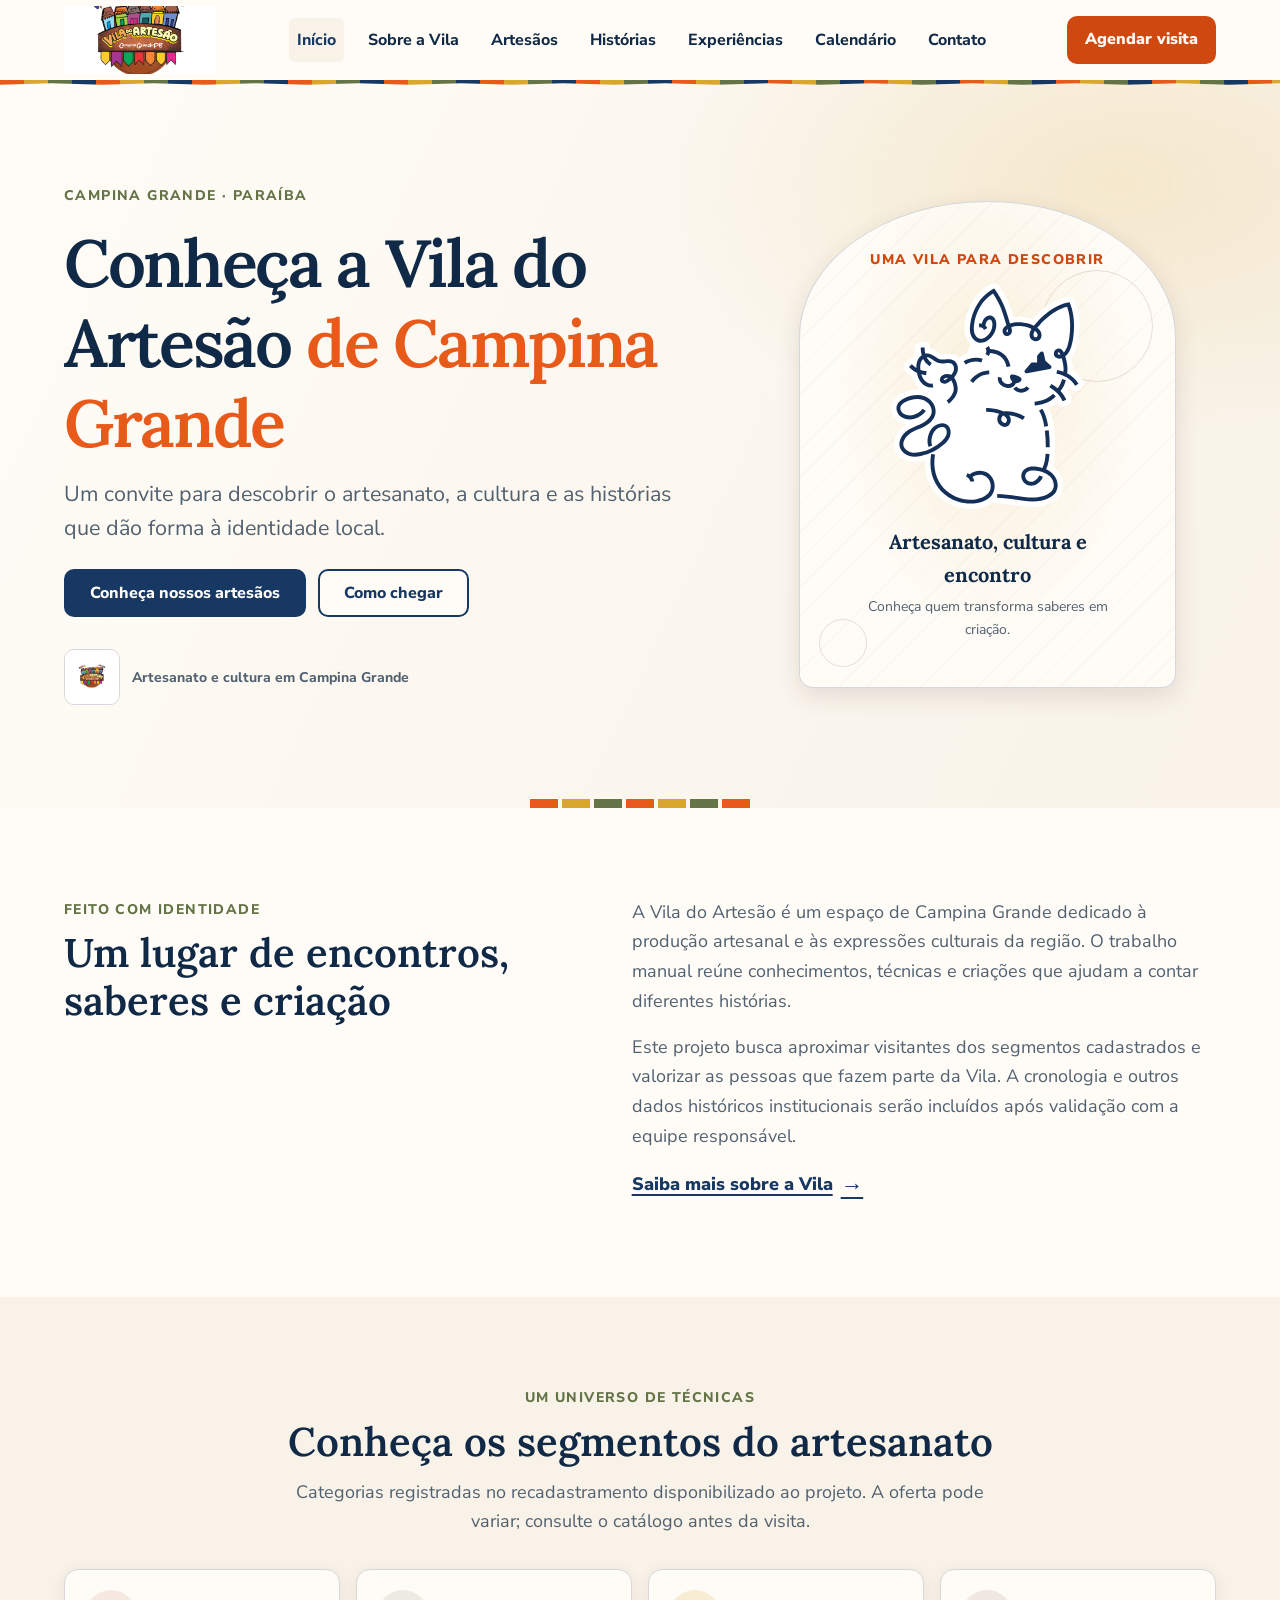
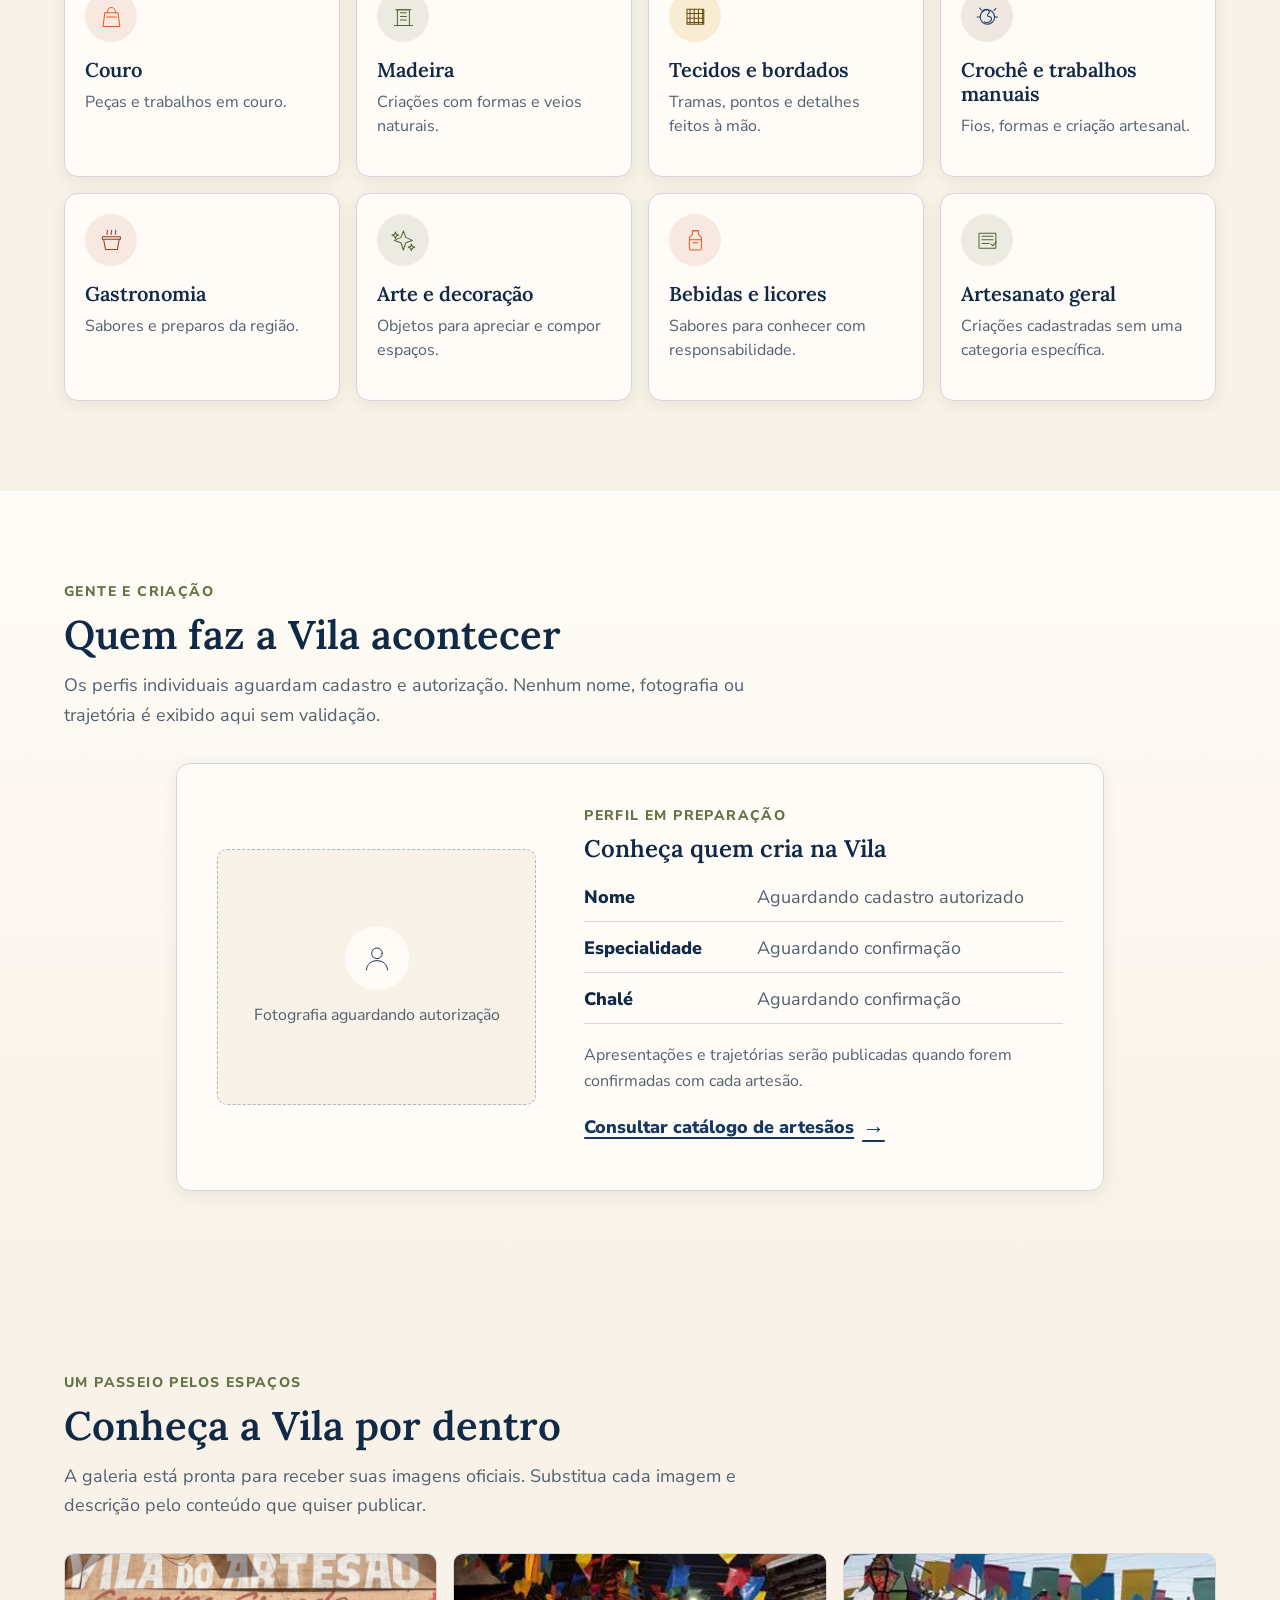
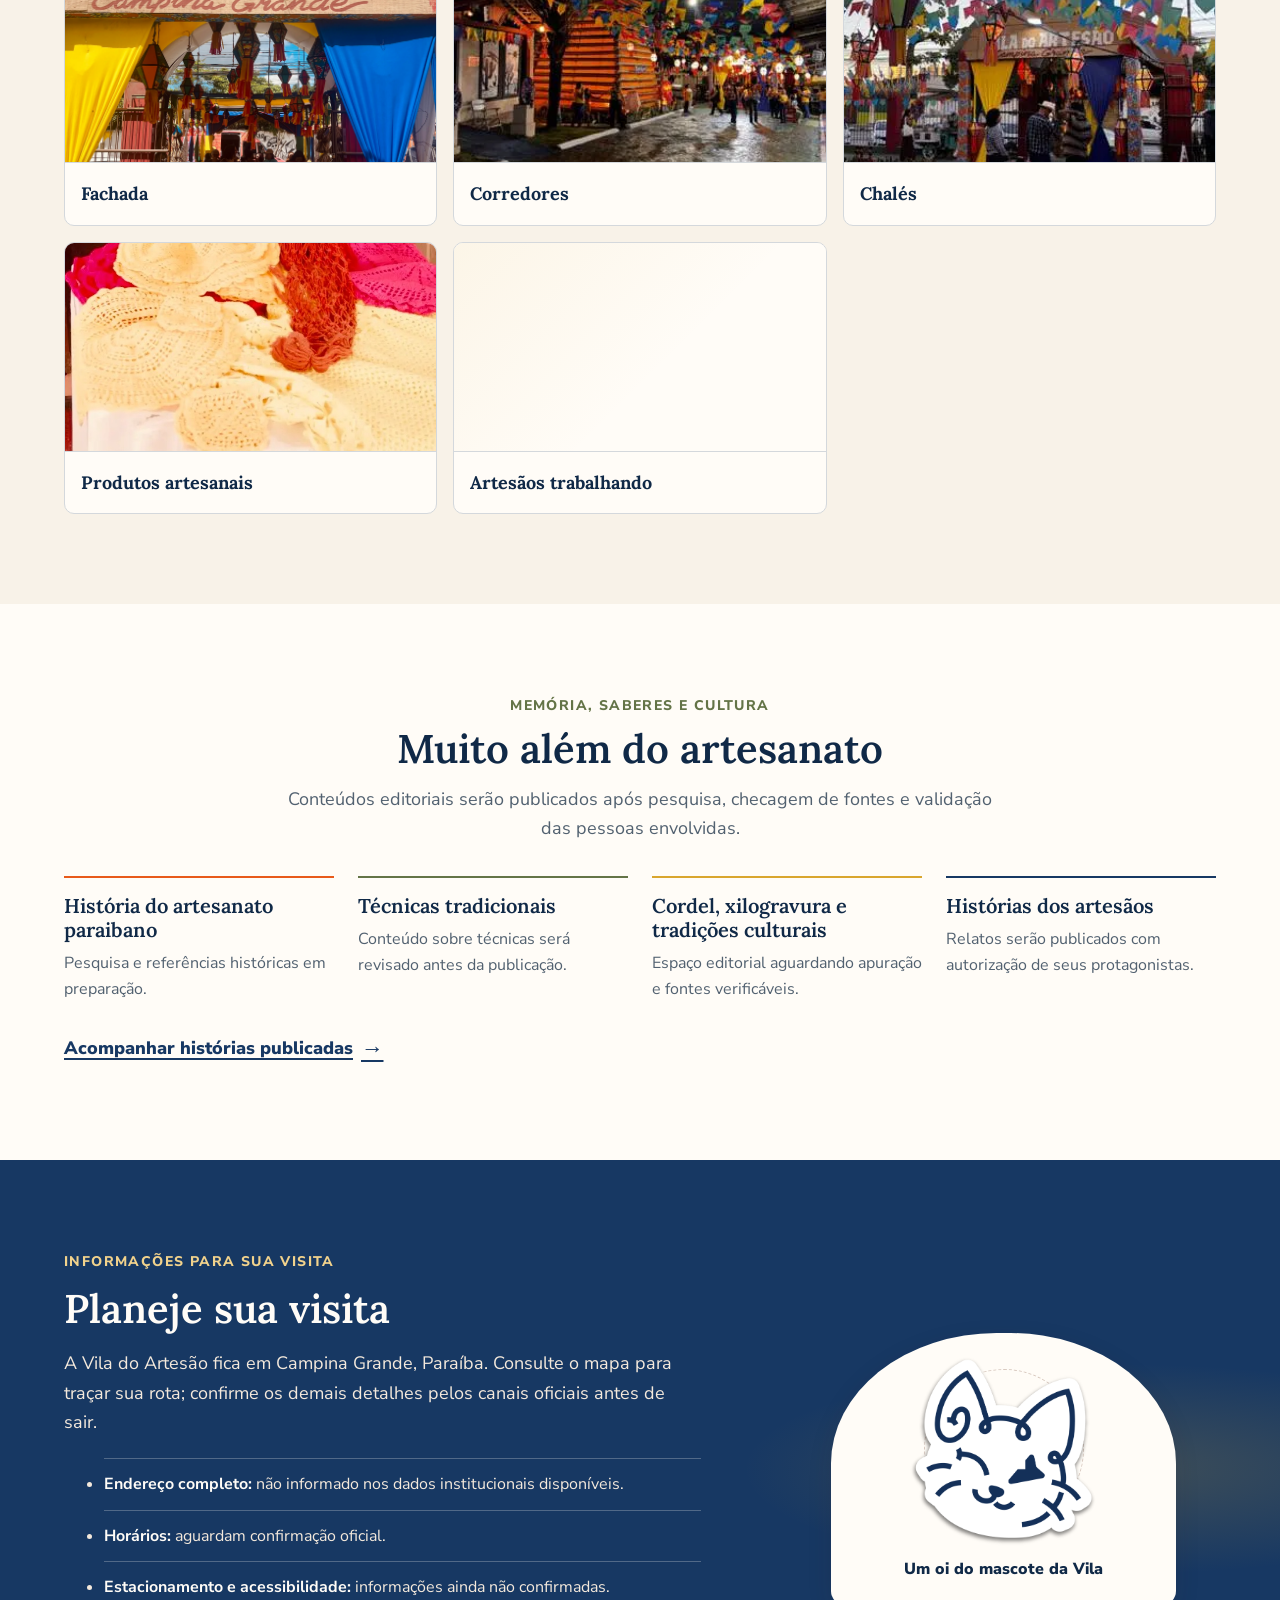
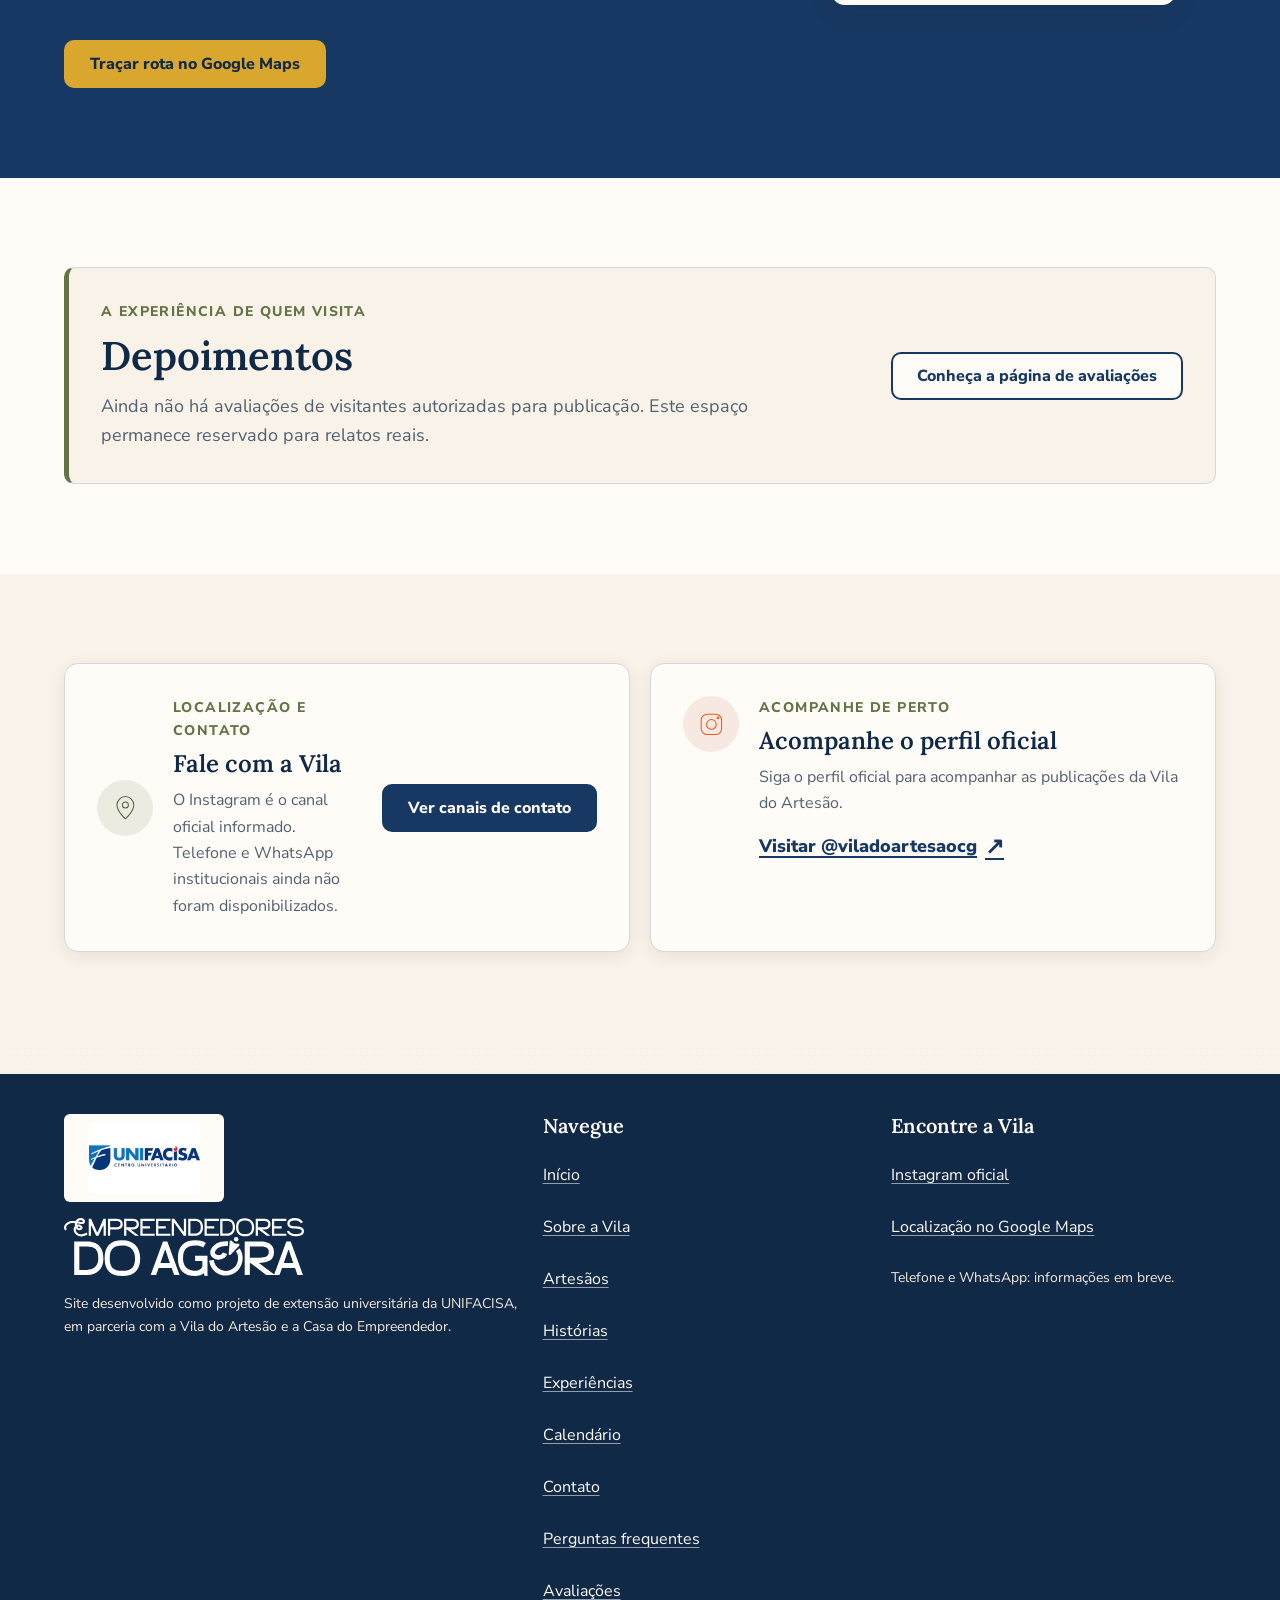
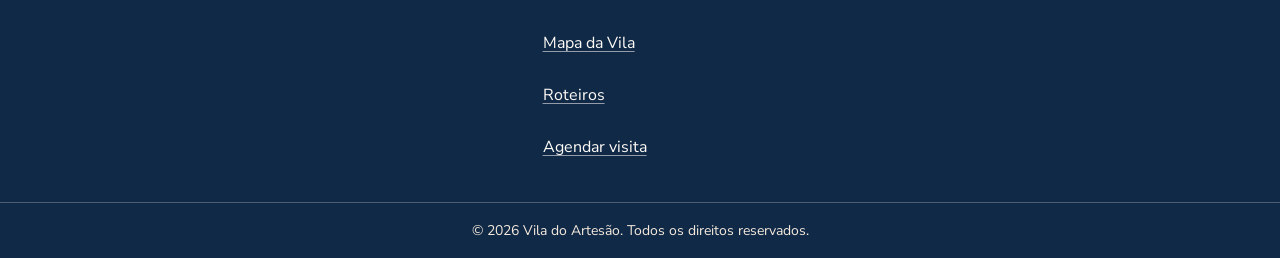
==== commit c3d293c2: "Animações de entrada, hover e transição entre páginas Co-Authored-By: Claude Sonnet 5.5 <noreply@ant" ====
--- a/vila_site/index.html
+++ b/vila_site/index.html
@@ -22,6 +22,7 @@
     <link rel="stylesheet" href="css/components.css">
     <link rel="stylesheet" href="css/responsive.css">
     <link rel="stylesheet" href="css/pages/home.css">
+    <link rel="stylesheet" href="css/animations.css">
     <link rel="stylesheet" href="css/accessibility.css">
     <script type="module" src="js/main.js"></script>
   </head>
--- a/vila_site/css/animations.css
+++ b/vila_site/css/animations.css
@@ -0,0 +1,185 @@
+/* Animações e transições do site.
+   Regras: animar só transform/opacity e respeitar prefers-reduced-motion.
+   Entrada ao rolar: js/reveal.js adiciona .js-reveal no <html> e .is-visible nos itens. */
+
+/* ---------- Transição entre páginas (navegadores com View Transitions) ---------- */
+@view-transition {
+  navigation: auto;
+}
+
+#site-header {
+  view-transition-name: site-header;
+}
+
+::view-transition-old(root) {
+  animation: 160ms ease both vt-fade-out;
+}
+
+::view-transition-new(root) {
+  animation: 260ms ease both vt-fade-in;
+}
+
+@keyframes vt-fade-out {
+  to {
+    opacity: 0;
+  }
+}
+
+@keyframes vt-fade-in {
+  from {
+    opacity: 0;
+  }
+}
+
+/* ---------- Revelar ao rolar ---------- */
+.js-reveal [data-reveal] {
+  opacity: 0;
+  transform: translateY(1.5rem);
+  transition:
+    opacity 600ms cubic-bezier(0.22, 1, 0.36, 1),
+    transform 600ms cubic-bezier(0.22, 1, 0.36, 1);
+  transition-delay: var(--reveal-delay, 0ms);
+}
+
+.js-reveal [data-reveal="left"] {
+  transform: translateX(-1.5rem);
+}
+
+.js-reveal [data-reveal="right"] {
+  transform: translateX(1.5rem);
+}
+
+.js-reveal [data-reveal="zoom"] {
+  transform: scale(0.94);
+}
+
+.js-reveal [data-reveal].is-visible {
+  opacity: 1;
+  transform: none;
+}
+
+/* ---------- Hover dos cards ---------- */
+.segment-card,
+.artisan-catalog-card,
+.story-card,
+.event-calendar-card,
+.location-card,
+.instagram-card {
+  transition:
+    transform 260ms cubic-bezier(0.22, 1, 0.36, 1),
+    box-shadow 260ms ease,
+    border-color 260ms ease;
+}
+
+@media (hover: hover) {
+  .segment-card:hover,
+  .artisan-catalog-card:hover,
+  .story-card:hover,
+  .event-calendar-card:hover {
+    transform: translateY(-0.3rem);
+    box-shadow: 0 18px 36px rgb(58 42 31 / 14%);
+  }
+}
+
+/* Zoom suave nas imagens dos cards e da galeria */
+.gallery-slot__visual img,
+.story-card__media img,
+.event-calendar-card__media img {
+  transition: transform 500ms cubic-bezier(0.22, 1, 0.36, 1);
+}
+
+@media (hover: hover) {
+  .gallery-slot:hover .gallery-slot__visual img,
+  .gallery-slot:focus-visible .gallery-slot__visual img,
+  .story-card:hover .story-card__media img,
+  .event-calendar-card:hover .event-calendar-card__media img {
+    transform: scale(1.06);
+  }
+}
+
+/* ---------- Hero: bandeirinhas e mascote ---------- */
+.home-hero__pennants span {
+  animation: pennant-wave 3.2s ease-in-out infinite;
+}
+
+.home-hero__pennants span:nth-child(2n) {
+  animation-delay: -0.8s;
+}
+
+.home-hero__pennants span:nth-child(3n) {
+  animation-delay: -1.6s;
+}
+
+.home-hero__pennants span:nth-child(5n) {
+  animation-delay: -2.4s;
+}
+
+@keyframes pennant-wave {
+  0%,
+  100% {
+    transform: translateY(-0.15rem);
+  }
+
+  50% {
+    transform: translateY(0.2rem);
+  }
+}
+
+.hero-mascot img {
+  animation: mascot-float 5s ease-in-out infinite;
+}
+
+@keyframes mascot-float {
+  0%,
+  100% {
+    transform: translateY(0);
+  }
+
+  50% {
+    transform: translateY(-0.5rem);
+  }
+}
+
+/* ---------- Modal da galeria ---------- */
+.gallery-modal__dialog {
+  transform: translateY(1rem) scale(0.96);
+  transition: transform 320ms cubic-bezier(0.22, 1, 0.36, 1);
+}
+
+.gallery-modal.is-open .gallery-modal__dialog {
+  transform: none;
+}
+
+/* ---------- Movimento reduzido ---------- */
+@media (prefers-reduced-motion: reduce) {
+  .js-reveal [data-reveal] {
+    opacity: 1;
+    transform: none;
+    transition: none;
+  }
+
+  .home-hero__pennants span,
+  .hero-mascot img {
+    animation: none;
+  }
+
+  .gallery-modal__dialog {
+    transform: none;
+    transition: none;
+  }
+
+  .segment-card:hover,
+  .artisan-catalog-card:hover,
+  .story-card:hover,
+  .event-calendar-card:hover,
+  .gallery-slot:hover .gallery-slot__visual img,
+  .story-card:hover .story-card__media img,
+  .event-calendar-card:hover .event-calendar-card__media img {
+    transform: none;
+  }
+
+  ::view-transition-old(root),
+  ::view-transition-new(root) {
+    animation: none;
+  }
+}
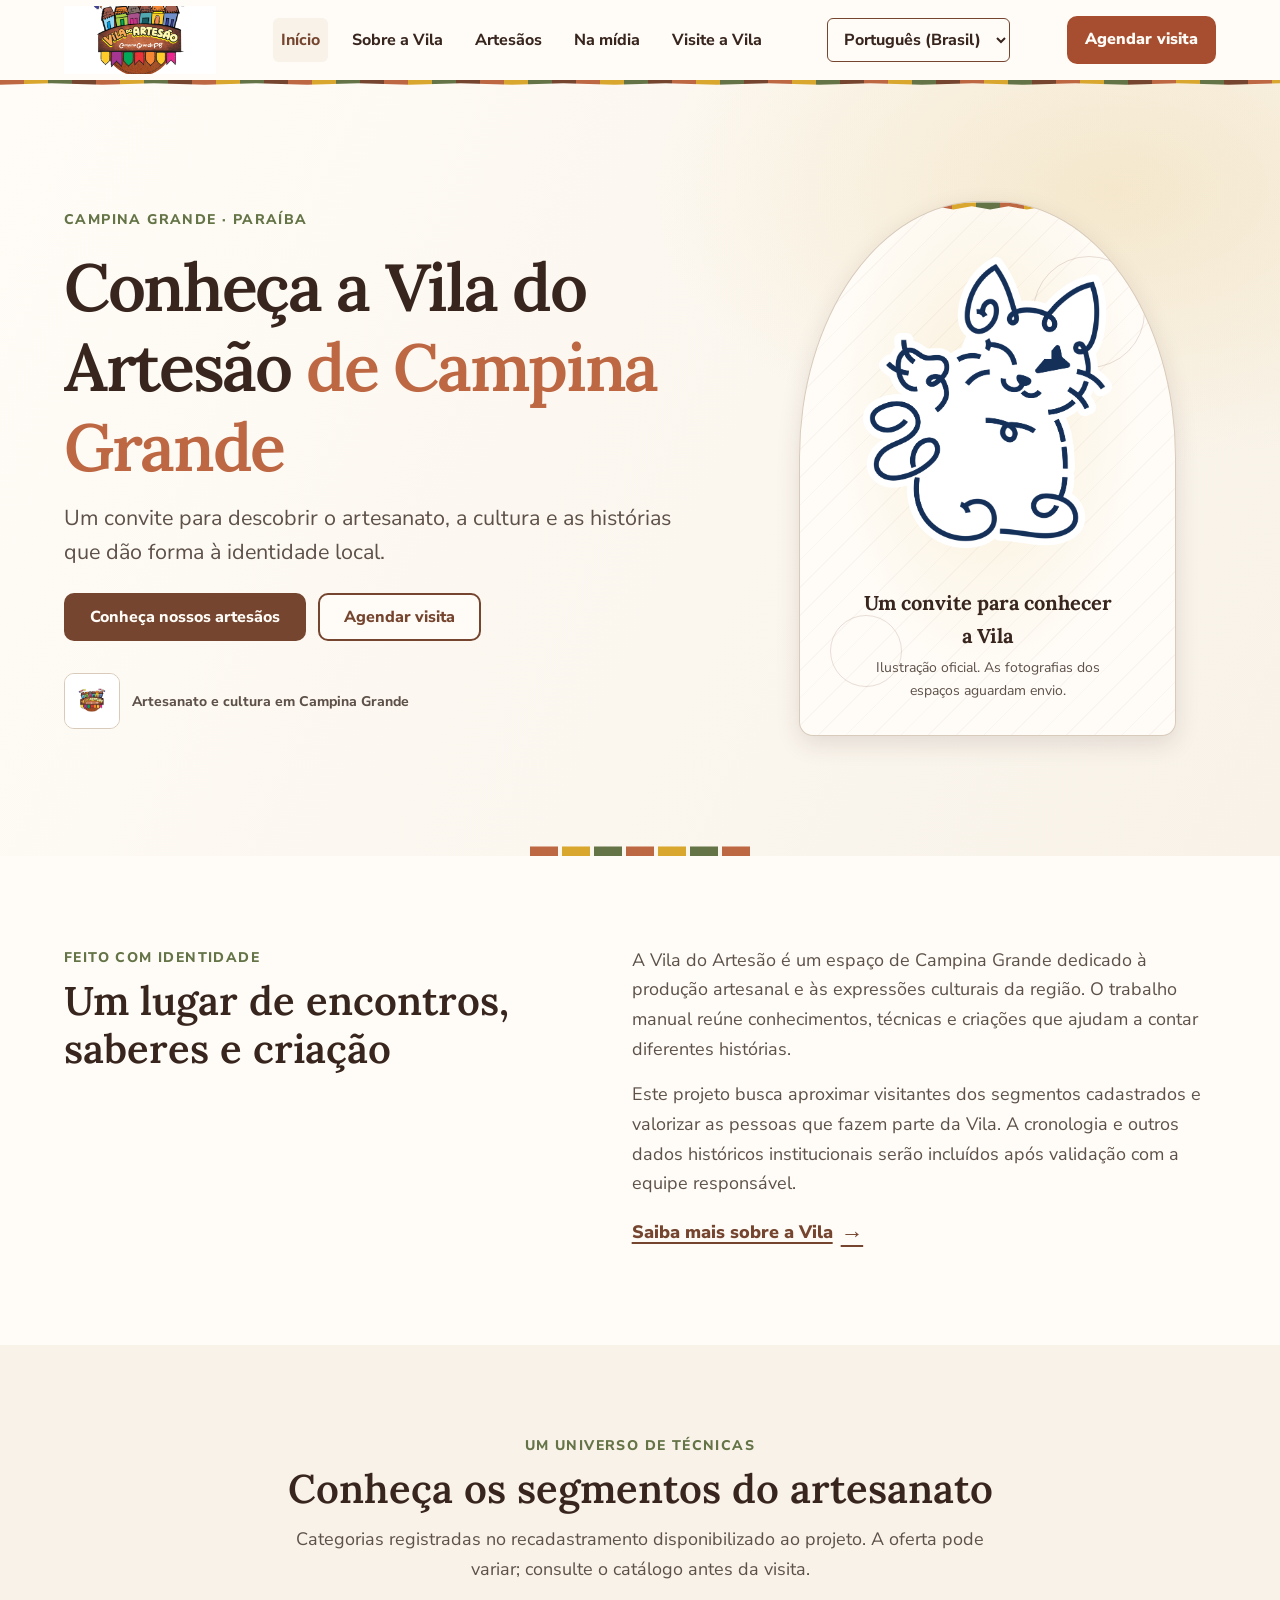
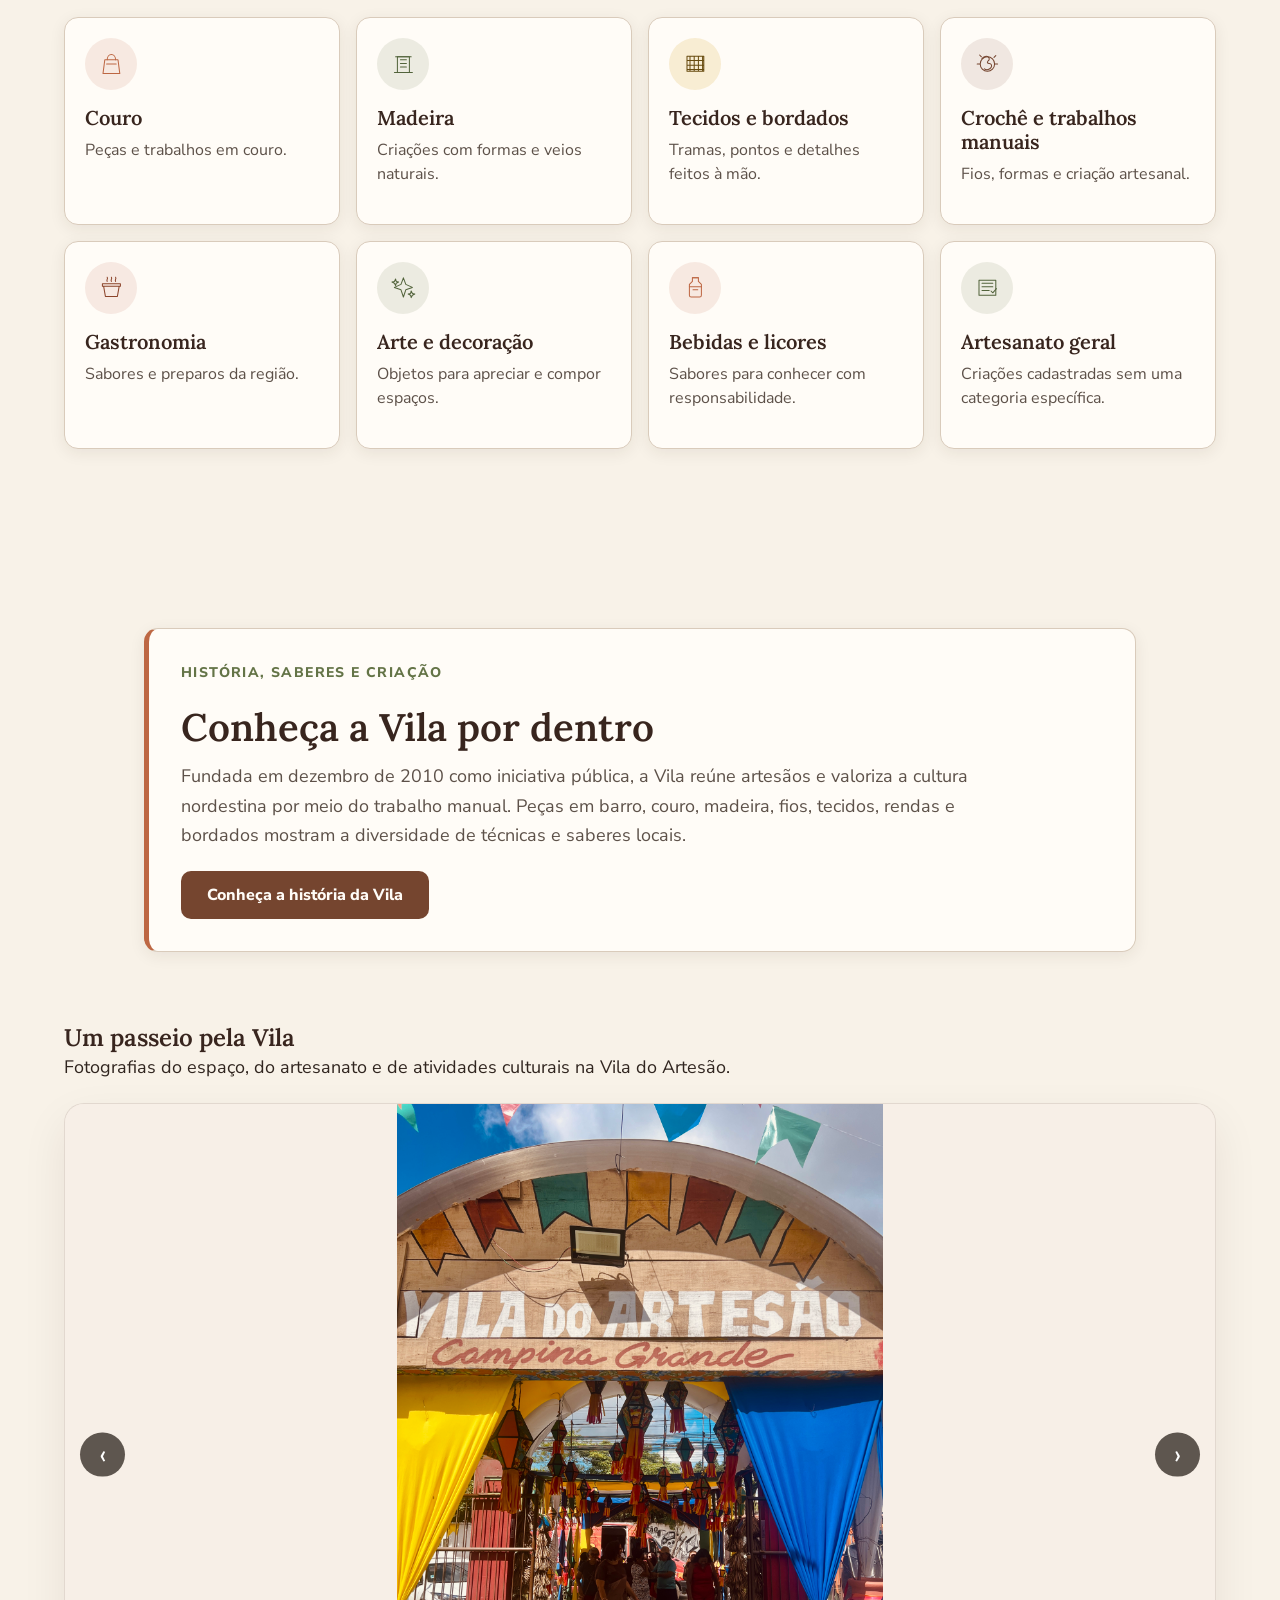
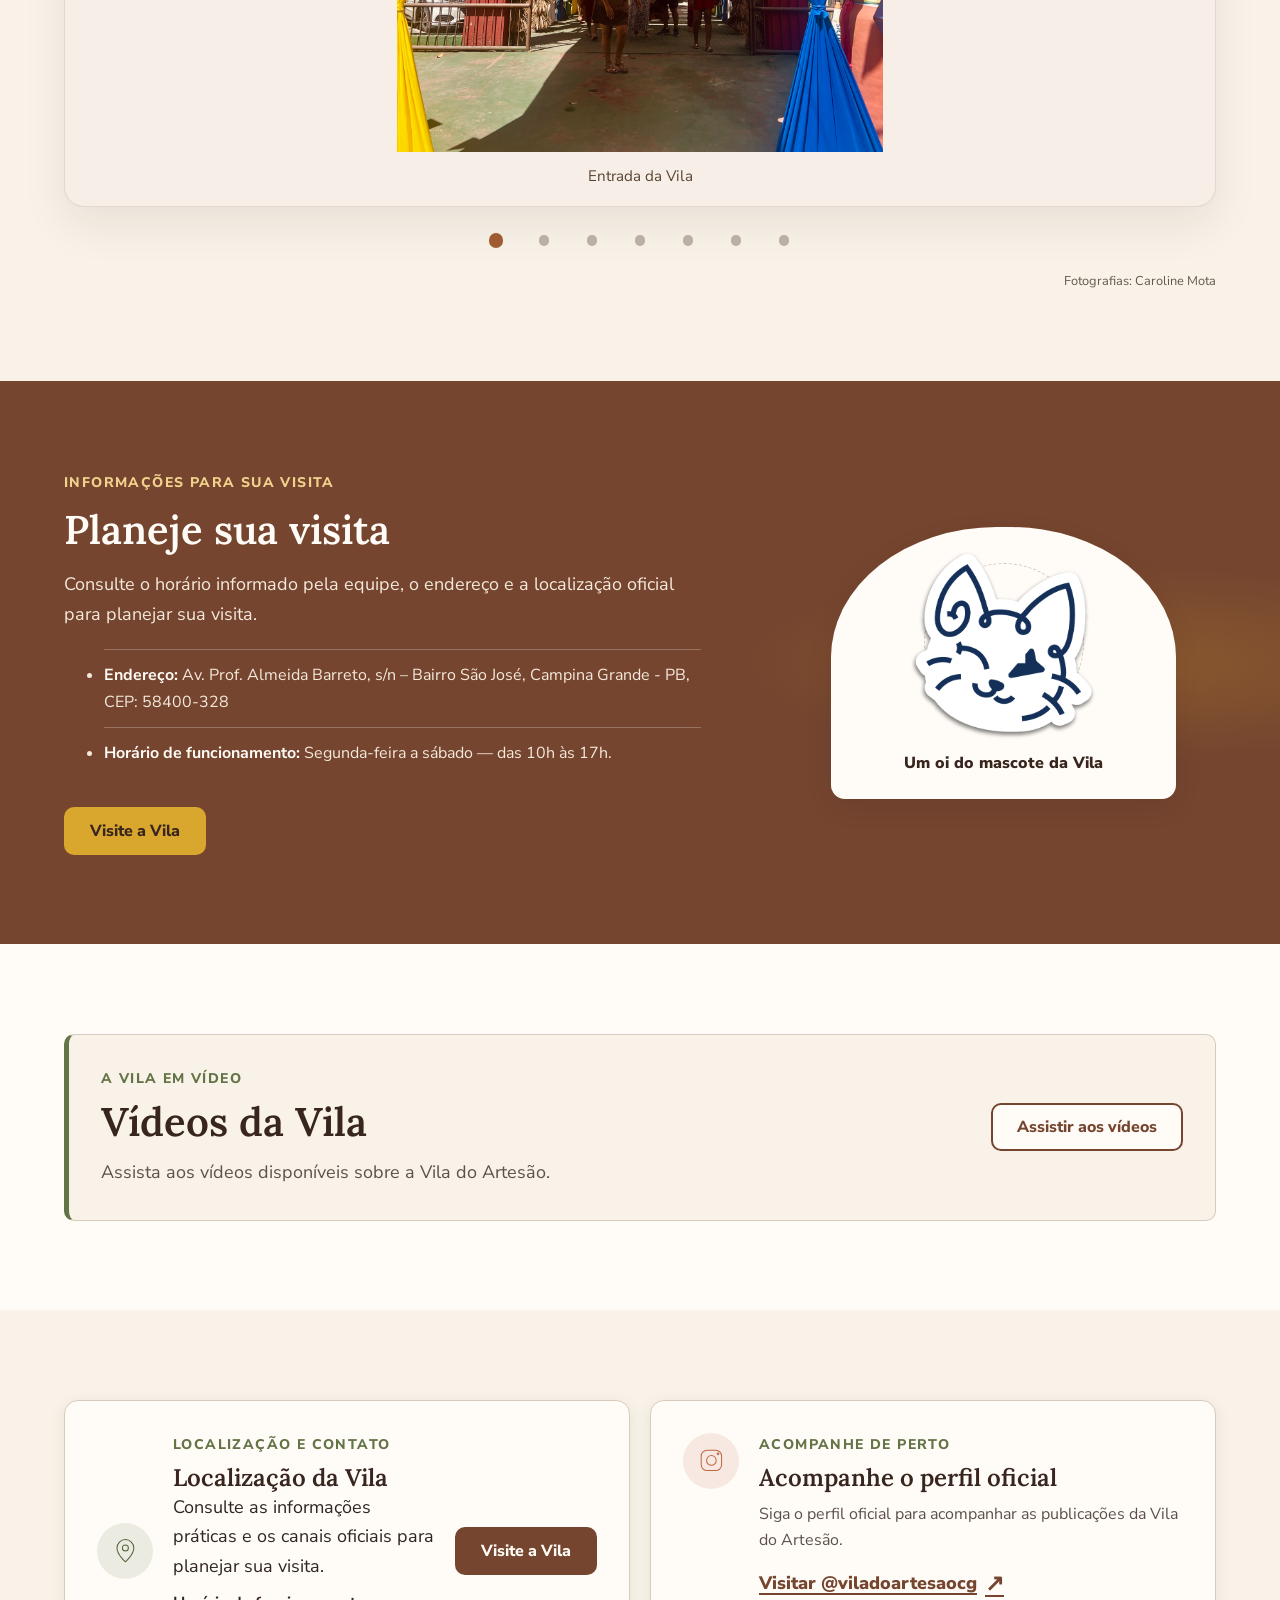
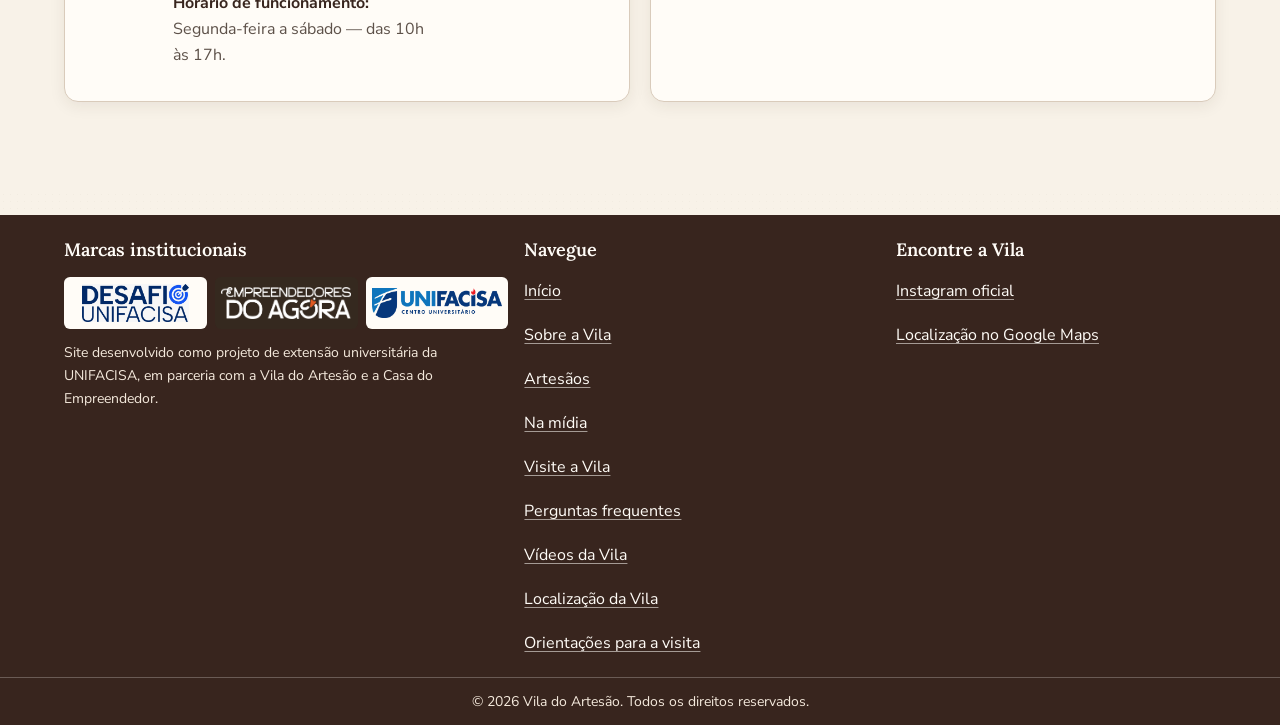
==== commit e66d2023: "Versão 2 do site com ajustes de interface - Menu hambúrguer à esquerda do logo no mobile - Reels da " ====
--- a/vila_site/index.html
+++ b/vila_site/index.html
@@ -1,314 +1,251 @@
-<!doctype html>
-<html lang="pt-BR">
-  <head>
-    <meta charset="utf-8">
-    <meta name="viewport" content="width=device-width, initial-scale=1">
-    <meta name="description" content="Conheça a Vila do Artesão de Campina Grande, explore os segmentos cadastrados e planeje sua visita com informações oficiais.">
-    <meta name="theme-color" content="#f8f2e8">
-    <meta property="og:locale" content="pt_BR">
-    <meta property="og:site_name" content="Vila do Artesão">
-    <meta property="og:type" content="website">
-    <meta property="og:title" content="Vila do Artesão | Campina Grande">
-    <meta property="og:description" content="Conheça a Vila do Artesão de Campina Grande, explore os segmentos cadastrados e planeje sua visita com informações oficiais.">
-    <meta name="twitter:card" content="summary">
-    <link rel="icon" type="image/svg+xml" href="favicon.svg">
-    <title>Vila do Artesão | Campina Grande</title>
-    <link rel="preconnect" href="https://fonts.googleapis.com">
-    <link rel="preconnect" href="https://fonts.gstatic.com" crossorigin>
-    <link href="https://fonts.googleapis.com/css2?family=Lora:wght@500;600;700&family=Nunito+Sans:wght@400;600;700;800&display=swap" rel="stylesheet">
-    <link rel="stylesheet" href="css/reset.css">
-    <link rel="stylesheet" href="css/variables.css">
-    <link rel="stylesheet" href="css/global.css">
-    <link rel="stylesheet" href="css/components.css">
-    <link rel="stylesheet" href="css/responsive.css">
-    <link rel="stylesheet" href="css/pages/home.css">
-    <link rel="stylesheet" href="css/animations.css">
-    <link rel="stylesheet" href="css/accessibility.css">
-    <script type="module" src="js/main.js"></script>
-  </head>
-  <body>
-    <a class="skip-link" href="#conteudo">Pular para o conteúdo</a>
-    <div id="site-header"></div>
-    <main id="conteudo" class="home-page">
-      <section class="home-hero" aria-labelledby="hero-title">
-        <div class="home-container home-hero__layout">
-          <div class="home-hero__copy">
-            <p class="eyebrow">Campina Grande · Paraíba</p>
-            <h1 id="hero-title">Conheça a Vila do Artesão <span>de Campina Grande</span></h1>
-            <p class="home-hero__lead">Um convite para descobrir o artesanato, a cultura e as histórias que dão forma à identidade local.</p>
-            <div class="home-hero__actions">
-              <a class="button button--primary" href="pages/artesaos.html">Conheça nossos artesãos</a>
-              <a class="button button--secondary" href="https://maps.app.goo.gl/HLXZMhie1bfWJQSa8" target="_blank" rel="noopener noreferrer">Como chegar</a>
-            </div>
-            <div class="home-hero__signature">
-              <img src="assets/logos/logo vila do artesao.jpeg" alt="Logo oficial da Vila do Artesão" width="1280" height="1600" loading="lazy" decoding="async">
-              <span>Artesanato e cultura em Campina Grande</span>
-            </div>
-          </div>
-          <figure class="hero-mascot">
-            <span class="hero-mascot__label">Uma vila para descobrir</span>
-            <img src="assets/mascote/lino-completo-azul.svg" alt="Lino, mascote azul da Vila do Artesão" width="768" height="900" decoding="async">
-            <figcaption>
-              <strong>Artesanato, cultura e encontro</strong>
-              <span>Conheça quem transforma saberes em criação.</span>
-            </figcaption>
-          </figure>
-        </div>
-        <div class="home-hero__pennants" aria-hidden="true"><span></span><span></span><span></span><span></span><span></span><span></span><span></span></div>
-      </section>
-
-      <section class="home-section home-introduction" aria-labelledby="introduction-title">
-        <div class="home-container home-introduction__layout">
-          <div class="section-heading">
-            <p class="section-heading__eyebrow">Feito com identidade</p>
-            <h2 class="section-heading__title" id="introduction-title">Um lugar de encontros, saberes e criação</h2>
-          </div>
-          <div class="home-introduction__text">
-            <p>A Vila do Artesão é um espaço de Campina Grande dedicado à produção artesanal e às expressões culturais da região. O trabalho manual reúne conhecimentos, técnicas e criações que ajudam a contar diferentes histórias.</p>
-            <p>Este projeto busca aproximar visitantes dos segmentos cadastrados e valorizar as pessoas que fazem parte da Vila. A cronologia e outros dados históricos institucionais serão incluídos após validação com a equipe responsável.</p>
-            <a class="text-link" href="pages/sobre.html">Saiba mais sobre a Vila <span aria-hidden="true">→</span></a>
-          </div>
-        </div>
-      </section>
-
-      <section class="home-section home-segments" aria-labelledby="segments-title">
-        <div class="home-container">
-          <header class="section-heading section-heading--center">
-            <p class="section-heading__eyebrow">Um universo de técnicas</p>
-            <h2 class="section-heading__title" id="segments-title">Conheça os segmentos do artesanato</h2>
-            <p class="section-heading__description">Categorias registradas no recadastramento disponibilizado ao projeto. A oferta pode variar; consulte o catálogo antes da visita.</p>
-          </header>
-          <div class="segment-grid">
-            <article class="segment-card segment-card--terracotta">
-              <span class="segment-card__icon" aria-hidden="true"><svg viewBox="0 0 48 48"><path d="M13 18h22l3 23H10l3-23Z"></path><path d="M17 18c0-5 3-9 7-9s7 4 7 9M16 25h16"></path></svg></span>
-              <h3>Couro</h3>
-              <p>Peças e trabalhos em couro.</p>
-            </article>
-            <article class="segment-card segment-card--olive">
-              <span class="segment-card__icon" aria-hidden="true"><svg viewBox="0 0 48 48"><path d="M9 39h30M14 39V13h20v26M19 18h10M19 24h10M19 30h10"></path><path d="M11 13h26"></path></svg></span>
-              <h3>Madeira</h3>
-              <p>Criações com formas e veios naturais.</p>
-            </article>
-            <article class="segment-card segment-card--mustard">
-              <span class="segment-card__icon" aria-hidden="true"><svg viewBox="0 0 48 48"><path d="M10 12h28v25H10zM15 12v25M22 12v25M29 12v25M36 12v25M10 19h28M10 27h28M10 34h28"></path></svg></span>
-              <h3>Tecidos e bordados</h3>
-              <p>Tramas, pontos e detalhes feitos à mão.</p>
-            </article>
-            <article class="segment-card segment-card--leather">
-              <span class="segment-card__icon" aria-hidden="true"><svg viewBox="0 0 48 48"><circle cx="24" cy="25" r="12"></circle><path d="M15 16c3-4 8-5 11-2 2 2 1 5-1 6-2 2-1 4 2 4 4 0 5 4 3 7-2 3-7 5-11 2M14 13l-3-3M35 14l3-3M11 25H7M37 25h4"></path></svg></span>
-              <h3>Crochê e trabalhos manuais</h3>
-              <p>Fios, formas e criação artesanal.</p>
-            </article>
-            <article class="segment-card segment-card--clay">
-              <span class="segment-card__icon" aria-hidden="true"><svg viewBox="0 0 48 48"><path d="M11 22h26l-3 17H14l-3-17ZM9 18h30v4H9zM17 14c-2-3 2-4 0-7M24 14c-2-3 2-4 0-7M31 14c-2-3 2-4 0-7"></path></svg></span>
-              <h3>Gastronomia</h3>
-              <p>Sabores e preparos da região.</p>
-            </article>
-            <article class="segment-card segment-card--olive">
-              <span class="segment-card__icon" aria-hidden="true"><svg viewBox="0 0 48 48"><path d="M24 8 28 19l11 5-11 4-4 12-4-12-11-4 11-5 4-11Z"></path><path d="m11 10 1 4 4 1-4 2-1 4-2-4-4-2 4-1 2-4ZM37 30l2 4 4 1-4 2-2 4-1-4-4-2 4-1 1-4Z"></path></svg></span>
-              <h3>Arte e decoração</h3>
-              <p>Objetos para apreciar e compor espaços.</p>
-            </article>
-            <article class="segment-card segment-card--terracotta">
-              <span class="segment-card__icon" aria-hidden="true"><svg viewBox="0 0 48 48"><path d="M19 8h10v6l5 5v18a3 3 0 0 1-3 3H17a3 3 0 0 1-3-3V19l5-5V8Z"></path><path d="M19 8h10M14 23h20M20 28h8"></path></svg></span>
-              <h3>Bebidas e licores</h3>
-              <p>Sabores para conhecer com responsabilidade.</p>
-            </article>
-            <article class="segment-card segment-card--olive">
-              <span class="segment-card__icon" aria-hidden="true"><svg viewBox="0 0 48 48"><path d="M10 12h28v25H10zM15 17h18M15 23h18M15 29h12"></path><path d="m30 30 3 3 6-7"></path></svg></span>
-              <h3>Artesanato geral</h3>
-              <p>Criações cadastradas sem uma categoria específica.</p>
-            </article>
-          </div>
-        </div>
-      </section>
-
-      <section class="home-section home-highlights" aria-labelledby="highlights-title">
-        <div class="home-container">
-          <header class="section-heading">
-            <p class="section-heading__eyebrow">Gente e criação</p>
-            <h2 class="section-heading__title" id="highlights-title">Quem faz a Vila acontecer</h2>
-            <p class="section-heading__description">Os perfis individuais aguardam cadastro e autorização. Nenhum nome, fotografia ou trajetória é exibido aqui sem validação.</p>
-          </header>
-          <div class="artisan-preview">
-            <div class="artisan-preview__portrait" role="img" aria-label="Espaço reservado para fotografia autorizada de artesão">
-              <span aria-hidden="true">
-                <svg viewBox="0 0 48 48" focusable="false"><circle cx="24" cy="17" r="8"></circle><path d="M8 42c1-9 7-14 16-14s15 5 16 14"></path></svg>
-              </span>
-              <p>Fotografia aguardando autorização</p>
-            </div>
-            <div class="artisan-preview__details">
-              <p class="eyebrow">Perfil em preparação</p>
-              <h3>Conheça quem cria na Vila</h3>
-              <dl>
-                <div><dt>Nome</dt><dd>Aguardando cadastro autorizado</dd></div>
-                <div><dt>Especialidade</dt><dd>Aguardando confirmação</dd></div>
-                <div><dt>Chalé</dt><dd>Aguardando confirmação</dd></div>
-              </dl>
-              <p>Apresentações e trajetórias serão publicadas quando forem confirmadas com cada artesão.</p>
-              <a class="text-link" href="pages/artesaos.html">Consultar catálogo de artesãos <span aria-hidden="true">→</span></a>
-            </div>
-          </div>
-        </div>
-      </section>
-
-      <section class="home-section home-gallery" aria-labelledby="gallery-title">
-        <div class="home-container">
-          <header class="section-heading">
-            <p class="section-heading__eyebrow">Um passeio pelos espaços</p>
-            <h2 class="section-heading__title" id="gallery-title">Conheça a Vila por dentro</h2>
-            <p class="section-heading__description">A galeria está pronta para receber suas imagens oficiais. Substitua cada imagem e descrição pelo conteúdo que quiser publicar.</p>
-          </header>
-
-          <div class="gallery-grid" aria-label="Galeria da Vila do Artesão">
-            <button class="gallery-slot" type="button" data-gallery-item data-image="imagens_viladoartesao/entrada.webp" data-title="Fachada" data-description="Descreva aqui a fachada da Vila e o contexto da imagem." data-alt="Fachada da Vila do Artesão">
-              <span class="gallery-slot__visual">
-                <img src="imagens_viladoartesao/entrada.webp" alt="Fachada da Vila do Artesão" loading="lazy" decoding="async">
-                
-              </span>
-              <span class="gallery-slot__caption">
-                <strong>Fachada</strong>
-               
-              </span>
-            </button>
-
-            <button class="gallery-slot" type="button" data-gallery-item data-image="imagens_viladoartesao/folia_na_vila.webp" data-title="Corredores" data-description="Descreva aqui os corredores e a circulação do espaço." data-alt="Corredores da Vila do Artesão">
-              <span class="gallery-slot__visual">
-                <img src="imagens_viladoartesao/entrada_sao_joao..webp" alt="Corredores da Vila do Artesão" loading="lazy" decoding="async">
-                
-              </span>
-              <span class="gallery-slot__caption">
-                <strong>Corredores</strong>
-                
-              </span>
-            </button>
-
-            <button class="gallery-slot" type="button" data-gallery-item data-image="imagens_viladoartesao/entrada_sao_joao2.webp" data-title="Chalés" data-description="Descreva aqui os chalés e o ambiente do espaço artesanal." data-alt="Chalés da Vila do Artesão">
-              <span class="gallery-slot__visual">
-                <img src="imagens_viladoartesao/entrada_sao_joao2.webp" alt="Chalés da Vila do Artesão" loading="lazy" decoding="async">
-                
-              </span>
-              <span class="gallery-slot__caption">
-                <strong>Chalés</strong>
-                
-              </span>
-            </button>
-
-            <button class="gallery-slot" type="button" data-gallery-item data-image="imagens_viladoartesao/produtos_artesanais.jpg" data-title="Produtos artesanais" data-description="Descreva aqui os produtos artesanais e os detalhes das peças." data-alt="Produtos artesanais da Vila do Artesão">
-              <span class="gallery-slot__visual">
-                <img src="imagens_viladoartesao/produtos_artesanais.jpg" alt="Produtos artesanais da Vila do Artesão" loading="lazy" decoding="async">
-                
-              </span>
-              <span class="gallery-slot__caption">
-                <strong>Produtos artesanais</strong>
-                
-              </span>
-            </button>
-
-            <button class="gallery-slot" type="button" data-gallery-item data-image="imagens_viladoartesao/artesas_tricotando.webp" data-title="Artesãos trabalhando" data-description="Descreva aqui o momento do trabalho artesanal e o ofício em ação." data-alt="Artesãos trabalhando na Vila do Artesão">
-              <span class="gallery-slot__visual">
-                <img src="imagens_viladoartesao/artesas_tricotando.webp" alt="Artesãos trabalhando na Vila do Artesão" loading="lazy" decoding="async">
-                
-              </span>
-              <span class="gallery-slot__caption">
-                <strong>Artesãos trabalhando</strong>
-                
-              </span>
-            </button>
-          </div>
-
-          <div class="gallery-modal" id="home-gallery-modal" aria-hidden="true">
-            <div class="gallery-modal__dialog" role="dialog" aria-modal="true" aria-labelledby="gallery-modal-title">
-              <button class="gallery-modal__close" type="button" aria-label="Fechar imagem">×</button>
-              <div class="gallery-modal__media">
-                <img id="gallery-modal-image" src="" alt="">
-              </div>
-              <div class="gallery-modal__content">
-                <p class="section-heading__eyebrow">Detalhe do espaço</p>
-                <h3 id="gallery-modal-title">Título</h3>
-                <p id="gallery-modal-description">Descrição</p>
-              </div>
-            </div>
-          </div>
-        </div>
-      </section>
-
-      <section class="home-section home-editorial" aria-labelledby="editorial-title">
-        <div class="home-container">
-          <header class="section-heading section-heading--center">
-            <p class="section-heading__eyebrow">Memória, saberes e cultura</p>
-            <h2 class="section-heading__title" id="editorial-title">Muito além do artesanato</h2>
-            <p class="section-heading__description">Conteúdos editoriais serão publicados após pesquisa, checagem de fontes e validação das pessoas envolvidas.</p>
-          </header>
-          <div class="editorial-grid">
-            <article class="editorial-topic"><h3>História do artesanato paraibano</h3><p>Pesquisa e referências históricas em preparação.</p></article>
-            <article class="editorial-topic"><h3>Técnicas tradicionais</h3><p>Conteúdo sobre técnicas será revisado antes da publicação.</p></article>
-            <article class="editorial-topic"><h3>Cordel, xilogravura e tradições culturais</h3><p>Espaço editorial aguardando apuração e fontes verificáveis.</p></article>
-            <article class="editorial-topic"><h3>Histórias dos artesãos</h3><p>Relatos serão publicados com autorização de seus protagonistas.</p></article>
-          </div>
-          <a class="text-link" href="pages/historias.html">Acompanhar histórias publicadas <span aria-hidden="true">→</span></a>
-        </div>
-      </section>
-
-      <section class="home-section visitor-experience" aria-labelledby="visitor-title">
-        <div class="home-container visitor-experience__layout">
-          <div class="visitor-experience__copy">
-            <p class="section-heading__eyebrow">Informações para sua visita</p>
-            <h2 id="visitor-title">Planeje sua visita</h2>
-            <p>A Vila do Artesão fica em Campina Grande, Paraíba. Consulte o mapa para traçar sua rota; confirme os demais detalhes pelos canais oficiais antes de sair.</p>
-            <ul class="visit-facts">
-              <li><strong>Endereço completo:</strong> não informado nos dados institucionais disponíveis.</li>
-              <li><strong>Horários:</strong> aguardam confirmação oficial.</li>
-              <li><strong>Estacionamento e acessibilidade:</strong> informações ainda não confirmadas.</li>
-            </ul>
-            <a class="button button--accent" href="https://maps.app.goo.gl/HLXZMhie1bfWJQSa8" target="_blank" rel="noopener noreferrer">Traçar rota no Google Maps</a>
-          </div>
-          <figure class="mascot-card">
-            <span class="mascot-card__halo" aria-hidden="true"></span>
-            <img src="assets/mascote/Lino cabeça azul.png" alt="Mascote da Vila do Artesão: face de gato branco com traços azuis" width="1063" height="1084" loading="lazy" decoding="async">
-            <figcaption>Um oi do mascote da Vila</figcaption>
-          </figure>
-        </div>
-      </section>
-
-      <section class="home-section home-reviews" aria-labelledby="reviews-title">
-        <div class="home-container home-reviews__inner">
-          <div>
-            <p class="section-heading__eyebrow">A experiência de quem visita</p>
-            <h2 id="reviews-title">Depoimentos</h2>
-            <p>Ainda não há avaliações de visitantes autorizadas para publicação. Este espaço permanece reservado para relatos reais.</p>
-          </div>
-          <a class="button button--secondary" href="pages/avaliacoes.html">Conheça a página de avaliações</a>
-        </div>
-      </section>
-
-      <section class="home-section home-location" aria-labelledby="location-title">
-        <div class="home-container home-location__layout">
-          <div class="location-card">
-            <span class="location-card__icon" aria-hidden="true">
-              <svg viewBox="0 0 48 48" focusable="false"><path d="M38 20c0 11-14 23-14 23S10 31 10 20a14 14 0 1 1 28 0Z"></path><circle cx="24" cy="20" r="5"></circle></svg>
-            </span>
-            <div>
-              <p class="section-heading__eyebrow">Localização e contato</p>
-              <h2 id="location-title">Fale com a Vila</h2>
-              <p>O Instagram é o canal oficial informado. Telefone e WhatsApp institucionais ainda não foram disponibilizados.</p>
-            </div>
-            <a class="button button--primary" href="pages/contato.html">Ver canais de contato</a>
-          </div>
-          <aside class="instagram-card" aria-labelledby="instagram-title">
-            <span class="instagram-card__mark" aria-hidden="true">
-              <svg viewBox="0 0 48 48" focusable="false"><rect x="7" y="7" width="34" height="34" rx="10"></rect><circle cx="24" cy="24" r="8"></circle><circle cx="35" cy="13" r="1.5"></circle></svg>
-            </span>
-            <div>
-              <p class="section-heading__eyebrow">Acompanhe de perto</p>
-              <h2 id="instagram-title">Acompanhe o perfil oficial</h2>
-              <p>Siga o perfil oficial para acompanhar as publicações da Vila do Artesão.</p>
-              <a class="text-link" href="https://www.instagram.com/viladoartesaocg/" target="_blank" rel="noopener noreferrer">Visitar @viladoartesaocg <span aria-hidden="true">↗</span></a>
-            </div>
-          </aside>
-        </div>
-      </section>
-    </main>
-    <div id="site-footer"></div>
-  </body>
-</html>
+<!doctype html>
+<html lang="pt-BR">
+  <head>
+    <meta charset="utf-8">
+    <meta name="viewport" content="width=device-width, initial-scale=1">
+    <meta name="description" content="Conheça a Vila do Artesão de Campina Grande, explore os segmentos cadastrados e planeje sua visita com informações oficiais.">
+    <meta name="theme-color" content="#f8f2e8">
+    <meta property="og:locale" content="pt_BR">
+    <meta property="og:site_name" content="Vila do Artesão">
+    <meta property="og:type" content="website">
+    <meta property="og:title" content="Vila do Artesão | Campina Grande">
+    <meta property="og:description" content="Conheça a Vila do Artesão de Campina Grande, explore os segmentos cadastrados e planeje sua visita com informações oficiais.">
+    <meta name="twitter:card" content="summary">
+    <link rel="icon" type="image/svg+xml" href="favicon.svg">
+    <title>Vila do Artesão | Campina Grande</title>
+    <link rel="preconnect" href="https://fonts.googleapis.com">
+    <link rel="preconnect" href="https://fonts.gstatic.com" crossorigin>
+    <link href="https://fonts.googleapis.com/css2?family=Lora:wght@500;600;700&family=Nunito+Sans:wght@400;600;700;800&display=swap" rel="stylesheet">
+    <link rel="stylesheet" href="css/reset.css">
+    <link rel="stylesheet" href="css/variables.css">
+    <link rel="stylesheet" href="css/global.css">
+    <link rel="stylesheet" href="css/components.css">
+    <link rel="stylesheet" href="css/responsive.css">
+    <link rel="stylesheet" href="css/pages/home.css">
+    <link rel="stylesheet" href="css/carousel.css">
+    <link rel="stylesheet" href="css/accessibility.css">
+    <script type="module" src="js/main.js"></script>
+  </head>
+  <body>
+    <a class="skip-link" href="#conteudo">Pular para o conteúdo</a>
+    <div id="site-header"></div>
+    <main id="conteudo" class="home-page">
+      <section class="home-hero" aria-labelledby="hero-title">
+        <div class="home-container home-hero__layout">
+          <div class="home-hero__copy">
+            <p class="eyebrow">Campina Grande · Paraíba</p>
+            <h1 id="hero-title">Conheça a Vila do Artesão <span>de Campina Grande</span></h1>
+            <p class="home-hero__lead">Um convite para descobrir o artesanato, a cultura e as histórias que dão forma à identidade local.</p>
+            <div class="home-hero__actions">
+              <a class="button button--primary" href="pages/artesaos.html">Conheça nossos artesãos</a>
+              <a class="button button--secondary" href="pages/agendamento.html">Agendar visita</a>
+            </div>
+            <div class="home-hero__signature">
+              <img src="assets/logos/logo vila do artesao.jpeg" alt="Logo oficial da Vila do Artesão" width="1280" height="1600" loading="lazy" decoding="async">
+              <span>Artesanato e cultura em Campina Grande</span>
+            </div>
+          </div>
+          <figure class="hero-photo-placeholder hero-illustration">
+            <span class="hero-photo-placeholder__ornament" aria-hidden="true"></span>
+            <img src="assets/mascote/Lino completo azul.png" alt="Ilustração oficial do mascote Lino; não é uma fotografia da Vila" width="1063" height="1084" fetchpriority="high" decoding="async">
+            <figcaption>
+              <strong>Um convite para conhecer a Vila</strong>
+              <span>Ilustração oficial. As fotografias dos espaços aguardam envio.</span>
+            </figcaption>
+          </figure>
+        </div>
+        <div class="home-hero__pennants" aria-hidden="true"><span></span><span></span><span></span><span></span><span></span><span></span><span></span></div>
+      </section>
+
+      <section class="home-section home-introduction" aria-labelledby="introduction-title">
+        <div class="home-container home-introduction__layout">
+          <div class="section-heading">
+            <p class="section-heading__eyebrow">Feito com identidade</p>
+            <h2 class="section-heading__title" id="introduction-title">Um lugar de encontros, saberes e criação</h2>
+          </div>
+          <div class="home-introduction__text">
+            <p>A Vila do Artesão é um espaço de Campina Grande dedicado à produção artesanal e às expressões culturais da região. O trabalho manual reúne conhecimentos, técnicas e criações que ajudam a contar diferentes histórias.</p>
+            <p>Este projeto busca aproximar visitantes dos segmentos cadastrados e valorizar as pessoas que fazem parte da Vila. A cronologia e outros dados históricos institucionais serão incluídos após validação com a equipe responsável.</p>
+            <a class="text-link" href="pages/sobre.html">Saiba mais sobre a Vila <span aria-hidden="true">→</span></a>
+          </div>
+        </div>
+      </section>
+
+      <section class="home-section home-segments" aria-labelledby="segments-title">
+        <div class="home-container">
+          <header class="section-heading section-heading--center">
+            <p class="section-heading__eyebrow">Um universo de técnicas</p>
+            <h2 class="section-heading__title" id="segments-title">Conheça os segmentos do artesanato</h2>
+            <p class="section-heading__description">Categorias registradas no recadastramento disponibilizado ao projeto. A oferta pode variar; consulte o catálogo antes da visita.</p>
+          </header>
+          <div class="segment-grid">
+            <article class="segment-card segment-card--terracotta">
+              <span class="segment-card__icon" aria-hidden="true"><svg viewBox="0 0 48 48"><path d="M13 18h22l3 23H10l3-23Z"></path><path d="M17 18c0-5 3-9 7-9s7 4 7 9M16 25h16"></path></svg></span>
+              <h3>Couro</h3>
+              <p>Peças e trabalhos em couro.</p>
+            </article>
+            <article class="segment-card segment-card--olive">
+              <span class="segment-card__icon" aria-hidden="true"><svg viewBox="0 0 48 48"><path d="M9 39h30M14 39V13h20v26M19 18h10M19 24h10M19 30h10"></path><path d="M11 13h26"></path></svg></span>
+              <h3>Madeira</h3>
+              <p>Criações com formas e veios naturais.</p>
+            </article>
+            <article class="segment-card segment-card--mustard">
+              <span class="segment-card__icon" aria-hidden="true"><svg viewBox="0 0 48 48"><path d="M10 12h28v25H10zM15 12v25M22 12v25M29 12v25M36 12v25M10 19h28M10 27h28M10 34h28"></path></svg></span>
+              <h3>Tecidos e bordados</h3>
+              <p>Tramas, pontos e detalhes feitos à mão.</p>
+            </article>
+            <article class="segment-card segment-card--leather">
+              <span class="segment-card__icon" aria-hidden="true"><svg viewBox="0 0 48 48"><circle cx="24" cy="25" r="12"></circle><path d="M15 16c3-4 8-5 11-2 2 2 1 5-1 6-2 2-1 4 2 4 4 0 5 4 3 7-2 3-7 5-11 2M14 13l-3-3M35 14l3-3M11 25H7M37 25h4"></path></svg></span>
+              <h3>Crochê e trabalhos manuais</h3>
+              <p>Fios, formas e criação artesanal.</p>
+            </article>
+            <article class="segment-card segment-card--clay">
+              <span class="segment-card__icon" aria-hidden="true"><svg viewBox="0 0 48 48"><path d="M11 22h26l-3 17H14l-3-17ZM9 18h30v4H9zM17 14c-2-3 2-4 0-7M24 14c-2-3 2-4 0-7M31 14c-2-3 2-4 0-7"></path></svg></span>
+              <h3>Gastronomia</h3>
+              <p>Sabores e preparos da região.</p>
+            </article>
+            <article class="segment-card segment-card--olive">
+              <span class="segment-card__icon" aria-hidden="true"><svg viewBox="0 0 48 48"><path d="M24 8 28 19l11 5-11 4-4 12-4-12-11-4 11-5 4-11Z"></path><path d="m11 10 1 4 4 1-4 2-1 4-2-4-4-2 4-1 2-4ZM37 30l2 4 4 1-4 2-2 4-1-4-4-2 4-1 1-4Z"></path></svg></span>
+              <h3>Arte e decoração</h3>
+              <p>Objetos para apreciar e compor espaços.</p>
+            </article>
+            <article class="segment-card segment-card--terracotta">
+              <span class="segment-card__icon" aria-hidden="true"><svg viewBox="0 0 48 48"><path d="M19 8h10v6l5 5v18a3 3 0 0 1-3 3H17a3 3 0 0 1-3-3V19l5-5V8Z"></path><path d="M19 8h10M14 23h20M20 28h8"></path></svg></span>
+              <h3>Bebidas e licores</h3>
+              <p>Sabores para conhecer com responsabilidade.</p>
+            </article>
+            <article class="segment-card segment-card--olive">
+              <span class="segment-card__icon" aria-hidden="true"><svg viewBox="0 0 48 48"><path d="M10 12h28v25H10zM15 17h18M15 23h18M15 29h12"></path><path d="m30 30 3 3 6-7"></path></svg></span>
+              <h3>Artesanato geral</h3>
+              <p>Criações cadastradas sem uma categoria específica.</p>
+            </article>
+          </div>
+        </div>
+      </section>
+
+      <section class="home-section home-gallery" aria-labelledby="gallery-title">
+        <div class="home-container">
+          <header class="home-about-highlight">
+            <p class="section-heading__eyebrow">História, saberes e criação</p>
+            <h2 id="gallery-title">Conheça a Vila por dentro</h2>
+            <p>Fundada em dezembro de 2010 como iniciativa pública, a Vila reúne artesãos e valoriza a cultura nordestina por meio do trabalho manual. Peças em barro, couro, madeira, fios, tecidos, rendas e bordados mostram a diversidade de técnicas e saberes locais.</p>
+            <a class="button button--primary" href="pages/sobre.html">Conheça a história da Vila</a>
+          </header>
+
+          <section class="about-gallery" aria-labelledby="about-gallery-title">
+            <div class="about-gallery__head">
+              <h3 id="about-gallery-title">Um passeio pela Vila</h3>
+              <p>Fotografias do espaço, do artesanato e de atividades culturais na Vila do Artesão.</p>
+            </div>
+
+            <div class="about-gallery__carousel" data-gallery-carousel role="region" aria-label="Galeria de fotografias da Vila do Artesão" tabindex="0">
+              <button class="about-gallery__nav about-gallery__nav--prev" type="button" aria-label="Fotografia anterior" aria-controls="about-gallery-track">&#8249;</button>
+              <div class="about-gallery__track" id="about-gallery-track" aria-live="polite" aria-atomic="true">
+                <figure class="about-gallery__slide is-active">
+                  <img src="assets/imagens_viladoartesao/entrada.jpeg" alt="Entrada da Vila do Artesão decorada com bandeirolas coloridas." width="3024" height="4032" loading="lazy" decoding="async">
+                  <figcaption>Entrada da Vila</figcaption>
+                </figure>
+                <figure class="about-gallery__slide" hidden>
+                  <img src="assets/imagens_viladoartesao/folgueira.jpeg" alt="Lanternas coloridas e bandeirolas suspensas no interior da Vila do Artesão." width="4032" height="2781" loading="lazy" decoding="async">
+                  <figcaption>Período Junino</figcaption>
+                </figure>
+                <figure class="about-gallery__slide" hidden>
+                  <img src="assets/imagens_viladoartesao/artesaos.PNG" alt="Peças de crochê expostas em primeiro plano em uma banca da Vila do Artesão." width="1170" height="1600" loading="lazy" decoding="async">
+                  <figcaption>Peças de crochê</figcaption>
+                </figure>
+                <figure class="about-gallery__slide" hidden>
+                  <img src="assets/imagens_viladoartesao/igreja2.jpeg" alt="Capela azul da Vila diante de cadeiras dispostas para uma atividade." width="3024" height="4032" loading="lazy" decoding="async">
+                  <figcaption>Capela e espaço de convivência</figcaption>
+                </figure>
+                <figure class="about-gallery__slide" hidden>
+                  <img src="assets/imagens_viladoartesao/festas.jpeg" alt="Apresentação musical diante do público na Vila do Artesão." width="1224" height="1600" loading="lazy" decoding="async">
+                  <figcaption>Apresentação musical</figcaption>
+                </figure>
+                <figure class="about-gallery__slide" hidden>
+                  <img src="assets/imagens_viladoartesao/festas1.jpeg" alt="Público reunido em um corredor decorado com bandeirolas na Vila do Artesão." width="1086" height="1448" loading="lazy" decoding="async">
+                  <figcaption>Público na Vila</figcaption>
+                </figure>
+                <figure class="about-gallery__slide" hidden>
+                  <img src="assets/imagens_viladoartesao/igreja.jpeg" alt="Capela azul da Vila iluminada à noite, com presépio ao lado." width="3024" height="4032" loading="lazy" decoding="async">
+                  <figcaption>Capela iluminada</figcaption>
+                </figure>
+              </div>
+              <button class="about-gallery__nav about-gallery__nav--next" type="button" aria-label="Próxima fotografia" aria-controls="about-gallery-track">&#8250;</button>
+            </div>
+
+            <div class="about-gallery__dots" role="group" aria-label="Navegação por fotografias">
+              <button class="about-gallery__dot" type="button" aria-label="Mostrar foto: Entrada da Vila" aria-current="true" aria-controls="about-gallery-track"></button>
+              <button class="about-gallery__dot" type="button" aria-label="Mostrar foto: Período Junino" aria-controls="about-gallery-track"></button>
+              <button class="about-gallery__dot" type="button" aria-label="Mostrar foto: Peças de crochê" aria-controls="about-gallery-track"></button>
+              <button class="about-gallery__dot" type="button" aria-label="Mostrar foto: Capela e espaço de convivência" aria-controls="about-gallery-track"></button>
+              <button class="about-gallery__dot" type="button" aria-label="Mostrar foto: Apresentação musical" aria-controls="about-gallery-track"></button>
+              <button class="about-gallery__dot" type="button" aria-label="Mostrar foto: Público na Vila" aria-controls="about-gallery-track"></button>
+              <button class="about-gallery__dot" type="button" aria-label="Mostrar foto: Capela iluminada" aria-controls="about-gallery-track"></button>
+            </div>
+            <p class="about-gallery__credit">Fotografias: Caroline Mota</p>
+          </section>
+        </div>
+      </section>
+
+      <section class="home-section visitor-experience" aria-labelledby="visitor-title">
+        <div class="home-container visitor-experience__layout">
+          <div class="visitor-experience__copy">
+            <p class="section-heading__eyebrow">Informações para sua visita</p>
+            <h2 id="visitor-title">Planeje sua visita</h2>
+            <p>Consulte o horário informado pela equipe, o endereço e a localização oficial para planejar sua visita.</p>
+            <ul class="visit-facts">
+              <li><strong>Endereço:</strong> <span data-site-address data-i18n-ignore></span></li>
+              <li><strong>Horário de funcionamento:</strong> <span data-site-hours data-i18n-ignore></span></li>
+            </ul>
+            <a class="button button--accent" href="pages/visite.html">Visite a Vila</a>
+          </div>
+          <figure class="mascot-card">
+            <span class="mascot-card__halo" aria-hidden="true"></span>
+            <img src="assets/mascote/Lino cabeça azul.png" alt="Mascote da Vila do Artesão: face de gato branco com traços azuis" width="1063" height="1084" loading="lazy" decoding="async">
+            <figcaption>Um oi do mascote da Vila</figcaption>
+          </figure>
+        </div>
+      </section>
+
+      <section class="home-section home-reviews" aria-labelledby="reviews-title">
+        <div class="home-container home-reviews__inner">
+          <div>
+            <p class="section-heading__eyebrow">A Vila em vídeo</p>
+            <h2 id="reviews-title">Vídeos da Vila</h2>
+            <p>Assista aos vídeos disponíveis sobre a Vila do Artesão.</p>
+          </div>
+          <a class="button button--secondary" href="pages/avaliacoes.html">Assistir aos vídeos</a>
+        </div>
+      </section>
+
+      <section class="home-section home-location" aria-labelledby="location-title">
+        <div class="home-container home-location__layout">
+          <div class="location-card">
+            <span class="location-card__icon" aria-hidden="true">
+              <svg viewBox="0 0 48 48" focusable="false"><path d="M38 20c0 11-14 23-14 23S10 31 10 20a14 14 0 1 1 28 0Z"></path><circle cx="24" cy="20" r="5"></circle></svg>
+            </span>
+            <div>
+              <p class="section-heading__eyebrow">Localização e contato</p>
+              <h2 id="location-title">Localização da Vila</h2>
+              <p>Consulte as informações práticas e os canais oficiais para planejar sua visita.</p>
+              <p class="location-card__hours"><strong>Horário de funcionamento:</strong> <span data-site-hours data-i18n-ignore></span></p>
+            </div>
+            <a class="button button--primary" href="pages/visite.html">Visite a Vila</a>
+          </div>
+          <aside class="instagram-card" aria-labelledby="instagram-title">
+            <span class="instagram-card__mark" aria-hidden="true">
+              <svg viewBox="0 0 48 48" focusable="false"><rect x="7" y="7" width="34" height="34" rx="10"></rect><circle cx="24" cy="24" r="8"></circle><circle cx="35" cy="13" r="1.5"></circle></svg>
+            </span>
+            <div>
+              <p class="section-heading__eyebrow">Acompanhe de perto</p>
+              <h2 id="instagram-title">Acompanhe o perfil oficial</h2>
+              <p>Siga o perfil oficial para acompanhar as publicações da Vila do Artesão.</p>
+              <a class="text-link" href="https://www.instagram.com/viladoartesaocg/" target="_blank" rel="noopener noreferrer">Visitar @viladoartesaocg <span aria-hidden="true">↗</span></a>
+            </div>
+          </aside>
+        </div>
+      </section>
+    </main>
+    <div id="site-footer"></div>
+  </body>
+</html>
--- a/vila_site/css/variables.css
+++ b/vila_site/css/variables.css
@@ -3,24 +3,24 @@
 
   --color-cotton: #f8f2e8;
   --color-warm-white: #fffcf7;
-  --color-leather: #173863;
-  --color-coffee: #102947;
-  --color-terracotta: #e85a1a;
-  --color-terracotta-action: #cf4810;
+  --color-leather: #75452f;
+  --color-coffee: #38251e;
+  --color-terracotta: #bd6743;
+  --color-terracotta-action: #a74e30;
   --color-mustard: #d9a62e;
   --color-olive: #647447;
-  --color-text: #1d2b3d;
-  --color-text-muted: #526170;
-  --color-border: #d4d8dc;
-  --color-border-strong: #aeb8c2;
+  --color-text: #30251f;
+  --color-text-muted: #5d5149;
+  --color-border: #d9cbbb;
+  --color-border-strong: #bca995;
   --color-success-bg: #edf1e8;
   --color-success-text: #3f512d;
   --color-warning-bg: #fbf1d8;
   --color-warning-text: #59400b;
   --color-error-bg: #f8e9e3;
   --color-error-text: #762f1d;
-  --color-info-bg: #eaf0f7;
-  --color-info-text: #173863;
+  --color-info-bg: #f1e9df;
+  --color-info-text: #513e32;
 
   --font-display: "Lora", Georgia, serif;
   --font-body: "Nunito Sans", "Segoe UI", sans-serif;
--- a/vila_site/css/components.css
+++ b/vila_site/css/components.css
@@ -94,6 +94,24 @@
   color: var(--color-leather);
 }
 
+.language-switcher select {
+  min-height: 2.75rem;
+  padding: var(--space-2) var(--space-3);
+  border: var(--border-width) solid var(--color-leather);
+  border-radius: var(--radius-sm);
+  background: var(--color-warm-white);
+  color: var(--color-coffee);
+  font: inherit;
+  font-size: var(--font-size-sm);
+  font-weight: 750;
+  cursor: pointer;
+}
+
+.language-switcher select:focus-visible {
+  outline: 3px solid var(--color-terracotta-action);
+  outline-offset: 2px;
+}
+
 .menu-toggle {
   display: none;
   min-width: 2.75rem;
@@ -462,45 +480,61 @@
 }
 
 .site-footer {
-  margin-top: var(--space-8);
-  padding-top: var(--space-10);
+  margin-top: var(--space-6);
+  padding-top: var(--space-6);
   background: var(--color-coffee);
   color: var(--color-warm-white);
 }
 
 .footer-inner {
   display: grid;
-  grid-template-columns: minmax(15rem, 1.4fr) repeat(2, minmax(12rem, 1fr));
-  gap: var(--space-6);
-  padding-bottom: var(--space-8);
+  grid-template-columns: minmax(0, 1.25fr) minmax(0, 1fr) minmax(0, 0.9fr);
+  gap: var(--space-4);
+  padding-bottom: var(--space-4);
 }
 
 .footer-brand {
   display: flex;
   flex-direction: column;
   align-items: flex-start;
-  gap: var(--space-4);
-}
-
-.footer-unifacisa-logo {
+  gap: var(--space-3);
+}
+
+.footer-logos {
+  display: grid;
+  width: 100%;
+  max-width: 32rem;
+  grid-template-columns: repeat(3, minmax(0, 1fr));
+  align-items: center;
+  gap: var(--space-2);
+}
+
+.footer-logo-frame {
+  display: grid;
+  min-width: 0;
+  height: 3.25rem;
+  place-items: center;
+  padding: 0.4rem;
+  border-radius: var(--radius-sm);
+  background: var(--color-warm-white);
+}
+
+.footer-logo-frame--dark {
+  background: #35291f;
+}
+
+.footer-logo {
   display: block;
-  width: 10rem;
-  height: 5.5rem;
-  padding: var(--space-2);
-  border-radius: var(--radius-sm);
-  background: var(--color-warm-white);
+  width: 100%;
+  max-width: 100%;
+  max-height: 2.35rem;
   object-fit: contain;
-}
-
-.footer-partner-logo {
-  display: block;
-  width: min(100%, 15rem);
-  height: auto;
 }
 
 .footer-credit,
 .footer-contact p {
   max-width: 34rem;
+  margin: 0;
   color: #f4e9dc;
   font-size: var(--font-size-xs);
 }
@@ -514,16 +548,16 @@
 }
 
 .footer-heading {
-  margin: 0 0 var(--space-2);
+  margin: 0 0 var(--space-1);
   color: var(--color-warm-white);
   font-family: var(--font-display);
-  font-size: var(--font-size-lg);
+  font-size: var(--font-size-md);
 }
 
 .footer-nav a,
 .footer-contact a {
   display: inline-flex;
-  min-height: 2.75rem;
+  min-height: 2.25rem;
   align-items: center;
   color: var(--color-warm-white);
   font-size: var(--font-size-sm);
@@ -537,12 +571,12 @@
 }
 
 .footer-contact p {
-  margin-top: var(--space-2);
+  margin-top: var(--space-1);
 }
 
 .footer-bottom {
   border-top: 1px solid rgb(255 252 247 / 25%);
-  padding: var(--space-4) var(--space-page);
+  padding: var(--space-3) var(--space-page);
   color: #f4e9dc;
   font-size: var(--font-size-xs);
   text-align: center;
--- a/vila_site/css/responsive.css
+++ b/vila_site/css/responsive.css
@@ -1,111 +1,146 @@
-@media (max-width: 60rem) {
-  .header-inner {
-    flex-wrap: wrap;
-    gap: var(--space-2);
-    padding-block: var(--space-3);
-  }
-
-  .menu-toggle {
-    display: inline-flex;
-    width: 3rem;
-    min-width: 3rem;
-    min-height: 3rem;
-    align-items: center;
-    justify-content: center;
-  }
-
-  .primary-nav {
-    display: none;
-    order: 4;
-    width: calc(100% + 2 * var(--space-page));
-    margin-inline: calc(-1 * var(--space-page));
-    flex-direction: column;
-    align-items: stretch;
-    gap: var(--space-1);
-    padding: var(--space-2) var(--space-page) var(--space-3);
-    border-top: 1px solid var(--color-border);
-    background: var(--color-warm-white);
-  }
-
-  .primary-nav.is-open {
-    display: flex;
-  }
-
-  .primary-nav a {
-    min-height: 3.25rem;
-    padding-inline: var(--space-3);
-  }
-
-  .brand-logo-frame {
-    width: 5.25rem;
-    height: 3.25rem;
-  }
-
-  .brand-logo {
-    width: 7.625rem;
-  }
-
-  .header-cta {
-    min-height: 3rem;
-    margin-left: auto;
-    padding-inline: var(--space-2);
-    font-size: var(--font-size-xs);
-  }
-
-  .page-content {
-    padding-block: var(--space-8);
-  }
-
-  .intro {
-    margin-block: var(--space-6);
-  }
-
-  .footer-inner {
-    grid-template-columns: repeat(2, minmax(0, 1fr));
-  }
-
-  .footer-brand {
-    grid-column: 1 / -1;
-  }
-}
-
-@media (min-width: 40rem) {
-  .card-grid,
-  .artisan-grid,
-  .event-grid,
-  .story-grid {
-    display: grid;
-    grid-template-columns: repeat(2, minmax(0, 1fr));
-    gap: var(--space-6);
-  }
-}
-
-@media (max-width: 38rem) {
-  .footer-inner {
-    grid-template-columns: 1fr;
-  }
-
-  .footer-brand {
-    grid-column: auto;
-  }
-}
-
-@media (min-width: 64rem) {
-  .card-grid,
-  .artisan-grid,
-  .event-grid,
-  .story-grid {
-    grid-template-columns: repeat(3, minmax(0, 1fr));
-  }
-}
-
-@media (prefers-reduced-motion: reduce) {
-  *,
-  *::before,
-  *::after {
-    scroll-behavior: auto !important;
-    animation-duration: 0.01ms !important;
-    animation-iteration-count: 1 !important;
-    transition-duration: 0.01ms !important;
-  }
-}
+@media (max-width: 60rem) {
+  .header-inner {
+    flex-wrap: wrap;
+    gap: var(--space-2);
+    padding-block: var(--space-3);
+  }
+
+  .menu-toggle {
+    order: -1;
+    display: inline-flex;
+    width: 3rem;
+    min-width: 3rem;
+    min-height: 3rem;
+    align-items: center;
+    justify-content: center;
+  }
+
+  .primary-nav {
+    display: none;
+    order: 5;
+    width: calc(100% + 2 * var(--space-page));
+    margin-inline: calc(-1 * var(--space-page));
+    flex-direction: column;
+    align-items: stretch;
+    gap: var(--space-1);
+    padding: var(--space-2) var(--space-page) var(--space-3);
+    border-top: 1px solid var(--color-border);
+    background: var(--color-warm-white);
+  }
+
+  .primary-nav.is-open {
+    display: flex;
+  }
+
+  .primary-nav a {
+    min-height: 3.25rem;
+    padding-inline: var(--space-3);
+  }
+
+  .brand-logo-frame {
+    width: 5.25rem;
+    height: 3.25rem;
+  }
+
+  .brand-logo {
+    width: 7.625rem;
+  }
+
+  .header-cta {
+    order: 3;
+    min-height: 3rem;
+    margin-left: auto;
+    padding-inline: var(--space-2);
+    font-size: var(--font-size-xs);
+  }
+
+  .language-switcher {
+    order: 4;
+    display: flex;
+    width: 100%;
+    justify-content: flex-end;
+  }
+
+  .page-content {
+    padding-block: var(--space-8);
+  }
+
+  .intro {
+    margin-block: var(--space-6);
+  }
+
+  .footer-inner {
+    grid-template-columns: minmax(0, 1.15fr) minmax(0, 1fr);
+    align-items: start;
+  }
+
+  .footer-brand {
+    grid-column: 1;
+    grid-row: 1 / span 2;
+  }
+
+  .footer-nav {
+    grid-column: 2;
+    grid-row: 1;
+  }
+
+  .footer-contact {
+    grid-column: 2;
+    grid-row: 2;
+  }
+}
+
+@media (min-width: 40rem) {
+  .card-grid,
+  .artisan-grid,
+  .event-grid,
+  .story-grid {
+    display: grid;
+    grid-template-columns: repeat(2, minmax(0, 1fr));
+    gap: var(--space-6);
+  }
+}
+
+@media (max-width: 38rem) {
+  .footer-inner {
+    grid-template-columns: 1fr;
+  }
+
+  .footer-brand,
+  .footer-nav,
+  .footer-contact {
+    grid-column: auto;
+    grid-row: auto;
+  }
+
+  .footer-nav {
+    display: grid;
+    grid-template-columns: repeat(2, minmax(0, 1fr));
+    column-gap: var(--space-3);
+    row-gap: 0;
+  }
+
+  .footer-nav .footer-heading {
+    grid-column: 1 / -1;
+  }
+}
+
+@media (min-width: 64rem) {
+  .card-grid,
+  .artisan-grid,
+  .event-grid,
+  .story-grid {
+    grid-template-columns: repeat(3, minmax(0, 1fr));
+  }
+}
+
+@media (prefers-reduced-motion: reduce) {
+  *,
+  *::before,
+  *::after {
+    scroll-behavior: auto !important;
+    animation-duration: 0.01ms !important;
+    animation-iteration-count: 1 !important;
+    transition-duration: 0.01ms !important;
+  }
+}
--- a/vila_site/css/pages/home.css
+++ b/vila_site/css/pages/home.css
@@ -80,7 +80,7 @@
   object-fit: cover;
 }
 
-.hero-mascot {
+.hero-photo-placeholder {
   position: relative;
   display: flex;
   min-height: clamp(20rem, 38vw, 31rem);
@@ -90,7 +90,7 @@
   overflow: hidden;
   padding: var(--space-8);
   border: 1px solid var(--color-border);
-  border-radius: 50% 50% var(--radius-lg) var(--radius-lg) / 28% 28% var(--radius-lg) var(--radius-lg);
+  border-radius: 48% 48% var(--radius-lg) var(--radius-lg);
   background:
     radial-gradient(ellipse at 50% 40%, rgb(217 166 46 / 15%), transparent 58%),
     repeating-linear-gradient(135deg, transparent 0 1.15rem, rgb(117 69 47 / 4%) 1.15rem 1.22rem),
@@ -99,8 +99,8 @@
   text-align: center;
 }
 
-.hero-mascot::before,
-.hero-mascot::after {
+.hero-photo-placeholder::before,
+.hero-photo-placeholder::after {
   position: absolute;
   width: 7rem;
   height: 7rem;
@@ -109,55 +109,67 @@
   content: "";
 }
 
-.hero-mascot::before {
-  top: 14%;
-  right: 6%;
-  z-index: 0;
-}
-
-.hero-mascot::after {
-  bottom: 4%;
-  left: 5%;
-  width: 3rem;
-  height: 3rem;
-}
-
-.hero-mascot__label {
-  position: relative;
-  z-index: 1;
-  margin-bottom: var(--space-3);
-  color: var(--color-terracotta-action);
-  font-size: var(--font-size-xs);
-  font-weight: 850;
-  letter-spacing: 0.1em;
-  text-transform: uppercase;
-}
-
-.hero-mascot img {
-  position: relative;
-  z-index: 1;
-  width: min(62%, 17rem);
-  height: auto;
-  max-height: 17rem;
-  object-fit: contain;
-}
-
-.hero-mascot figcaption {
-  position: relative;
-  z-index: 1;
+.hero-photo-placeholder::before {
+  top: 10%;
+  right: 8%;
+}
+
+.hero-photo-placeholder::after {
+  bottom: 9%;
+  left: 8%;
+  width: 4.5rem;
+  height: 4.5rem;
+}
+
+.hero-photo-placeholder__ornament {
+  position: absolute;
+  top: 0;
+  left: 15%;
+  width: 70%;
+  height: 0.45rem;
+  background: repeating-linear-gradient(
+    90deg,
+    var(--color-terracotta) 0 1.5rem,
+    var(--color-mustard) 1.5rem 3rem,
+    var(--color-olive) 3rem 4.5rem
+  );
+  clip-path: polygon(0 0, 100% 0, 100% 55%, 93% 100%, 86% 55%, 79% 100%, 72% 55%, 65% 100%, 58% 55%, 51% 100%, 44% 55%, 37% 100%, 30% 55%, 23% 100%, 16% 55%, 9% 100%, 0 55%);
+}
+
+.hero-photo-placeholder__icon {
+  display: grid;
+  width: 4.5rem;
+  height: 4.5rem;
+  place-items: center;
+  border: 1px solid var(--color-border);
+  border-radius: 50%;
+  background: var(--color-cotton);
+  color: var(--color-leather);
+}
+
+.hero-photo-placeholder__icon svg {
+  width: 2rem;
+  fill: none;
+  stroke: currentColor;
+  stroke-linecap: round;
+  stroke-linejoin: round;
+  stroke-width: 1.6;
+}
+
+.hero-photo-placeholder figcaption {
   display: grid;
   gap: var(--space-1);
   max-width: 16rem;
   margin-top: var(--space-4);
 }
 
-.hero-mascot figcaption strong {
+.hero-photo-placeholder figcaption strong {
   color: var(--color-coffee);
   font-family: var(--font-display);
   font-size: var(--font-size-lg);
 }
 
-.hero-mascot figcaption span {
+.hero-photo-placeholder figcaption span {
   color: var(--color-text-muted);
   font-size: var(--font-size-xs);
 }
@@ -230,35 +242,92 @@
   margin-top: var(--space-2);
 }
 
-.artisan-preview__details dl {
-  display: grid;
+.artisan-preview__indicators {
+  display: grid;
+  grid-template-columns: repeat(auto-fit, minmax(9rem, 1fr));
   gap: var(--space-3);
-  margin-top: var(--space-5);
-}
-
-.artisan-preview__details dl > div {
-  display: grid;
-  grid-template-columns: minmax(6rem, 0.35fr) minmax(0, 1fr);
-  gap: var(--space-3);
-  padding-bottom: var(--space-2);
-  border-bottom: 1px solid var(--color-border);
-}
-
-.artisan-preview__details dt {
+  margin-block: var(--space-5);
+  padding: 0;
+  list-style: none;
+}
+
+.artisan-preview__indicators[hidden],
+.artisan-preview__indicators li[hidden],
+.artisan-preview__indicator-message[hidden] {
+  display: none;
+}
+
+.artisan-preview__indicators li {
+  display: grid;
+  align-content: start;
+  gap: var(--space-2);
+  padding: var(--space-4);
+  border: 1px solid var(--color-border);
+  border-radius: var(--radius-md);
+  background: var(--color-cotton);
+}
+
+.artisan-preview__indicators strong {
   color: var(--color-coffee);
+  font-size: var(--font-size-xl);
   font-weight: 850;
 }
 
-.artisan-preview__details dd {
-  color: var(--color-text-muted);
-}
-
-.artisan-preview__details > p:not(.eyebrow) {
+.artisan-preview__indicators span,
+.artisan-preview__indicator-message {
+  color: var(--color-text-muted);
+  font-size: var(--font-size-sm);
+}
+
+.artisan-preview__details > p:not(.eyebrow),
+.artisan-preview__indicator-message {
   margin-top: var(--space-4);
 }
 
 .home-gallery {
   background: var(--color-cotton);
+}
+
+.home-about-highlight {
+  display: grid;
+  max-width: 62rem;
+  gap: var(--space-3);
+  margin: 0 auto var(--space-8);
+  padding: clamp(var(--space-5), 4vw, var(--space-8));
+  border: 1px solid var(--color-border);
+  border-left: 0.35rem solid var(--color-terracotta);
+  border-radius: var(--radius-lg);
+  background: var(--color-warm-white);
+  box-shadow: var(--shadow-card);
+}
+
+.home-about-highlight h2 {
+  max-width: 48rem;
+  color: var(--color-coffee);
+  font-size: clamp(var(--font-size-xl), 3vw, var(--font-size-2xl));
+}
+
+.home-about-highlight > p:not(.section-heading__eyebrow) {
+  max-width: 52rem;
+  color: var(--color-text-muted);
+}
+
+.home-about-highlight .button {
+  justify-self: start;
+  margin-top: var(--space-2);
+}
+
+.home-gallery__heading {
+  margin-bottom: var(--space-2);
+  color: var(--color-coffee);
+  font-family: var(--font-display);
+  font-size: var(--font-size-xl);
+}
+
+.home-gallery__description {
+  margin-bottom: var(--space-5);
+  color: var(--color-text-muted);
+  font-size: var(--font-size-sm);
 }
 
 .gallery-grid {
@@ -299,9 +368,19 @@
 
 .gallery-slot__visual img {
   display: block;
-  width: 100%;
-  height: 13rem;
-  object-fit: cover;
+  width: auto;
+  height: auto;
+  max-width: 100%;
+  max-height: 20rem;
+  object-fit: contain;
+  object-position: center;
+}
+
+.gallery-credit {
+  margin-top: var(--space-3);
+  color: var(--color-text-muted);
+  font-size: var(--font-size-xs);
+  text-align: right;
 }
 
 .gallery-slot__placeholder {
@@ -419,48 +498,6 @@
   line-height: 1.7;
 }
 
-.home-editorial {
-  background: var(--color-warm-white);
-}
-
-.editorial-grid {
-  display: grid;
-  grid-template-columns: repeat(4, minmax(0, 1fr));
-  gap: var(--space-6);
-  margin-top: var(--space-8);
-}
-
-.editorial-topic {
-  padding-top: var(--space-4);
-  border-top: 2px solid var(--color-terracotta);
-}
-
-.editorial-topic:nth-child(2) {
-  border-top-color: var(--color-olive);
-}
-
-.editorial-topic:nth-child(3) {
-  border-top-color: var(--color-mustard);
-}
-
-.editorial-topic:nth-child(4) {
-  border-top-color: var(--color-leather);
-}
-
-.editorial-topic h3 {
-  font-size: var(--font-size-lg);
-}
-
-.editorial-topic p {
-  margin-top: var(--space-2);
-  color: var(--color-text-muted);
-  font-size: var(--font-size-sm);
-}
-
-.home-editorial > .home-container > .text-link {
-  margin-top: var(--space-6);
-}
-
 .visit-facts {
   display: grid;
   gap: var(--space-3);
@@ -476,6 +513,16 @@
 
 .visit-facts strong {
   color: var(--color-warm-white);
+}
+
+.location-card__hours {
+  margin-top: var(--space-3);
+  color: var(--color-text-muted);
+  font-size: var(--font-size-sm);
+}
+
+.location-card__hours strong {
+  color: var(--color-coffee);
 }
 
 .home-reviews {
@@ -896,8 +943,7 @@
 
 @media (max-width: 62rem) {
   .segment-grid,
-  .highlight-grid,
-  .editorial-grid {
+  .highlight-grid {
     grid-template-columns: repeat(2, minmax(0, 1fr));
   }
 
@@ -921,7 +967,7 @@
     max-width: 40rem;
   }
 
-  .hero-mascot {
+  .hero-photo-placeholder {
     min-height: 18rem;
     border-radius: var(--radius-lg);
   }
@@ -936,10 +982,43 @@
 
   .artisan-preview {
     grid-template-columns: 1fr;
+    gap: var(--space-4);
+    padding: var(--space-4);
   }
 
   .artisan-preview__portrait {
-    min-height: 12rem;
+    display: flex;
+    min-height: 0;
+    align-items: center;
+    justify-content: flex-start;
+    gap: var(--space-3);
+    padding: var(--space-3);
+    text-align: left;
+  }
+
+  .artisan-preview__portrait > span {
+    width: 3rem;
+    height: 3rem;
+    flex: 0 0 auto;
+  }
+
+  .artisan-preview__portrait svg {
+    width: 1.5rem;
+  }
+
+  .artisan-preview__indicators {
+    grid-template-columns: repeat(auto-fit, minmax(8rem, 1fr));
+    gap: var(--space-2);
+    margin-block: var(--space-4);
+  }
+
+  .artisan-preview__indicators li {
+    padding: var(--space-3);
+  }
+
+  .artisan-preview__details > p:not(.eyebrow),
+  .artisan-preview__indicator-message {
+    margin-top: var(--space-3);
   }
 
   .gallery-grid {
@@ -980,7 +1059,6 @@
 
   .segment-grid,
   .highlight-grid,
-  .editorial-grid,
   .gallery-grid {
     grid-template-columns: 1fr;
   }
--- a/vila_site/css/carousel.css
+++ b/vila_site/css/carousel.css
@@ -0,0 +1,170 @@
+/* Carrossel de fotografias (usado em Sobre a Vila e na página inicial). */
+.about-gallery {
+  margin-top: 3rem;
+  padding: 1.5rem 0 0;
+}
+
+.about-gallery__head {
+  margin-bottom: 1.25rem;
+}
+
+.about-gallery__head h2 {
+  margin-bottom: 0.5rem;
+}
+
+.about-gallery__carousel {
+  position: relative;
+  width: min(100%, 72rem);
+  margin: 0 auto;
+}
+
+.about-gallery__track {
+  position: relative;
+  width: 100%;
+  overflow: hidden;
+  border-radius: 1.25rem;
+  background: #f7efe7;
+  border: 1px solid rgba(74, 55, 35, 0.12);
+  box-shadow: 0 18px 45px rgba(45, 31, 17, 0.08);
+  transition: height 0.3s ease;
+}
+
+.about-gallery__slide {
+  display: none;
+  margin: 0;
+}
+
+.about-gallery__slide.is-active {
+  display: grid;
+  justify-items: center;
+}
+
+.about-gallery__slide img {
+  display: block;
+  width: 100%;
+  max-width: 100%;
+  height: auto;
+  max-height: min(72vh, 52rem);
+  object-fit: contain;
+  object-position: center;
+  background: #f7efe7;
+}
+
+.about-gallery__slide figcaption {
+  padding: 0.75rem 1rem 1rem;
+  color: #594331;
+  font-size: 0.95rem;
+  text-align: center;
+}
+
+.about-gallery__nav {
+  position: absolute;
+  top: 50%;
+  z-index: 2;
+  transform: translateY(-50%);
+  width: 2.8rem;
+  height: 2.8rem;
+  border: 0;
+  border-radius: 999px;
+  background: rgba(30, 22, 15, 0.7);
+  color: #fff;
+  font-size: 1.8rem;
+  line-height: 1;
+  cursor: pointer;
+  transition: background 0.2s ease, transform 0.2s ease;
+}
+
+.about-gallery__nav:hover,
+.about-gallery__nav:focus-visible {
+  background: rgba(30, 22, 15, 0.88);
+  transform: translateY(-50%) scale(1.05);
+}
+
+.about-gallery__nav:focus-visible,
+.about-gallery__dot:focus-visible {
+  outline: 3px solid #a15d32;
+  outline-offset: 3px;
+}
+
+.about-gallery__nav--prev {
+  left: 1rem;
+}
+
+.about-gallery__nav--next {
+  right: 1rem;
+}
+
+.about-gallery__dots {
+  display: flex;
+  flex-wrap: wrap;
+  justify-content: center;
+  gap: 0.25rem;
+  margin-top: 0.75rem;
+}
+
+.about-gallery__dot {
+  display: grid;
+  width: 2.75rem;
+  height: 2.75rem;
+  place-items: center;
+  border: 0;
+  border-radius: 50%;
+  background: transparent;
+  cursor: pointer;
+}
+
+.about-gallery__dot::before {
+  width: 0.65rem;
+  height: 0.65rem;
+  border-radius: 50%;
+  background: rgba(89, 67, 49, 0.36);
+  content: "";
+}
+
+.about-gallery__dot[aria-current="true"]::before {
+  width: 0.9rem;
+  height: 0.9rem;
+  background: #a15d32;
+}
+
+.about-gallery__credit {
+  margin-top: 0.5rem;
+  color: #65584c;
+  font-size: 0.8rem;
+  text-align: right;
+}
+
+@media (max-width: 48rem) {
+  .about-gallery {
+    margin-top: 2.25rem;
+  }
+
+  .about-gallery__carousel {
+    max-width: 100%;
+  }
+
+  .about-gallery__slide img {
+    max-height: 68svh;
+  }
+
+  .about-gallery__nav {
+    width: 2.4rem;
+    height: 2.4rem;
+    font-size: 1.5rem;
+  }
+
+  .about-gallery__nav--prev {
+    left: 0.5rem;
+  }
+
+  .about-gallery__nav--next {
+    right: 0.5rem;
+  }
+}
+
+@media (prefers-reduced-motion: reduce) {
+  .about-gallery__track,
+  .about-gallery__nav {
+    transition: none;
+  }
+}
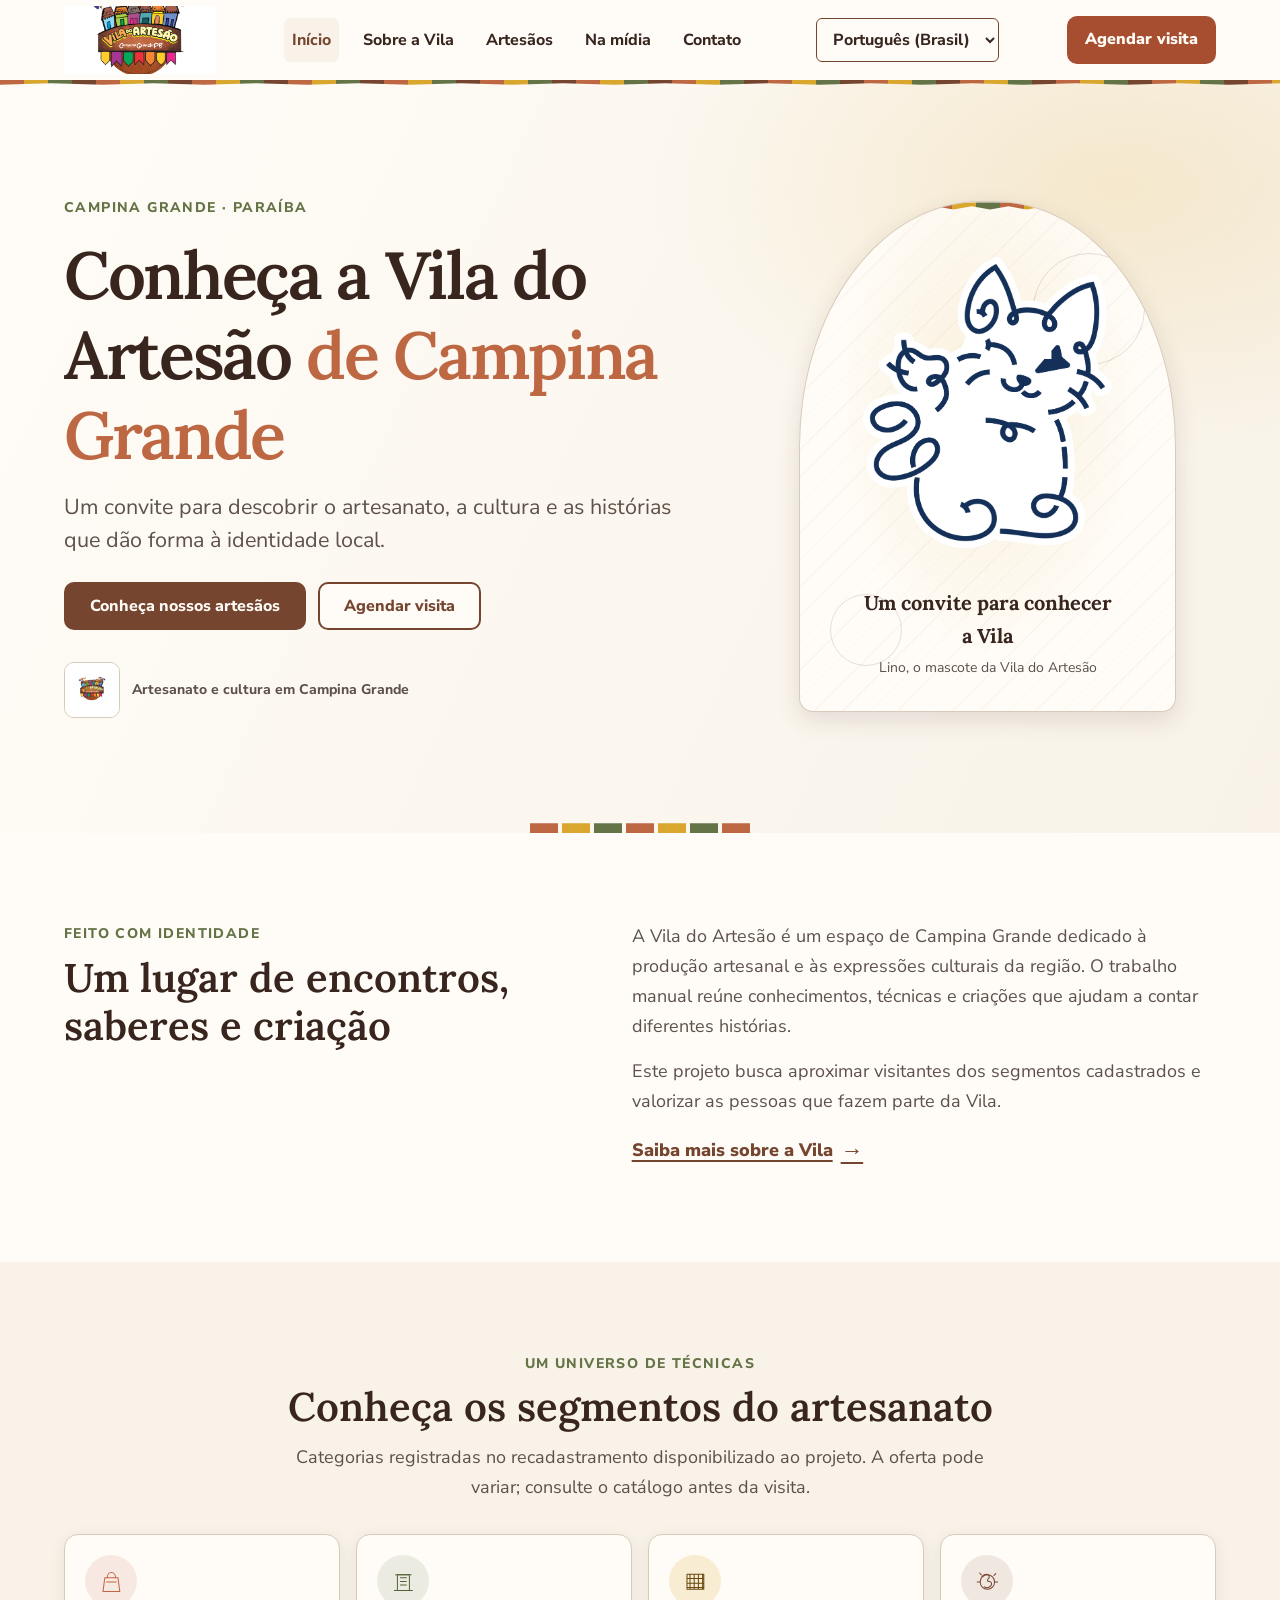
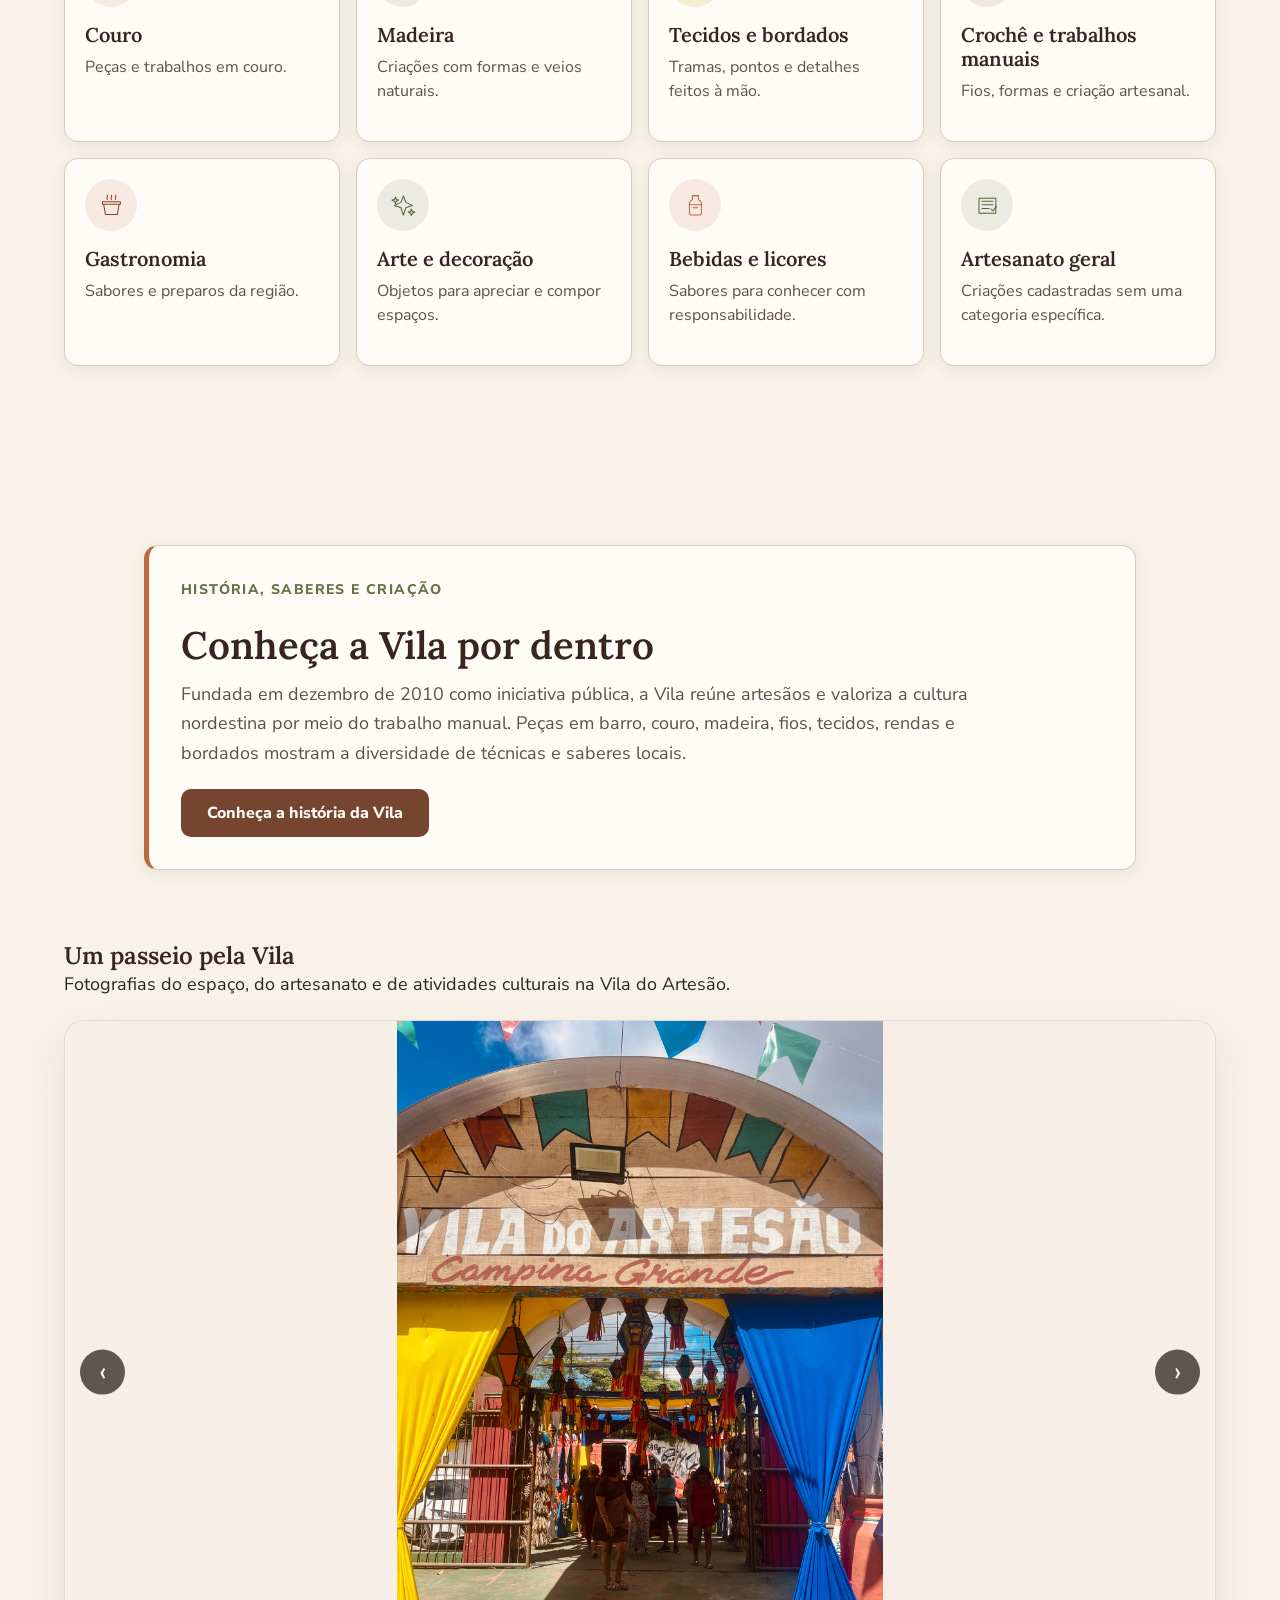
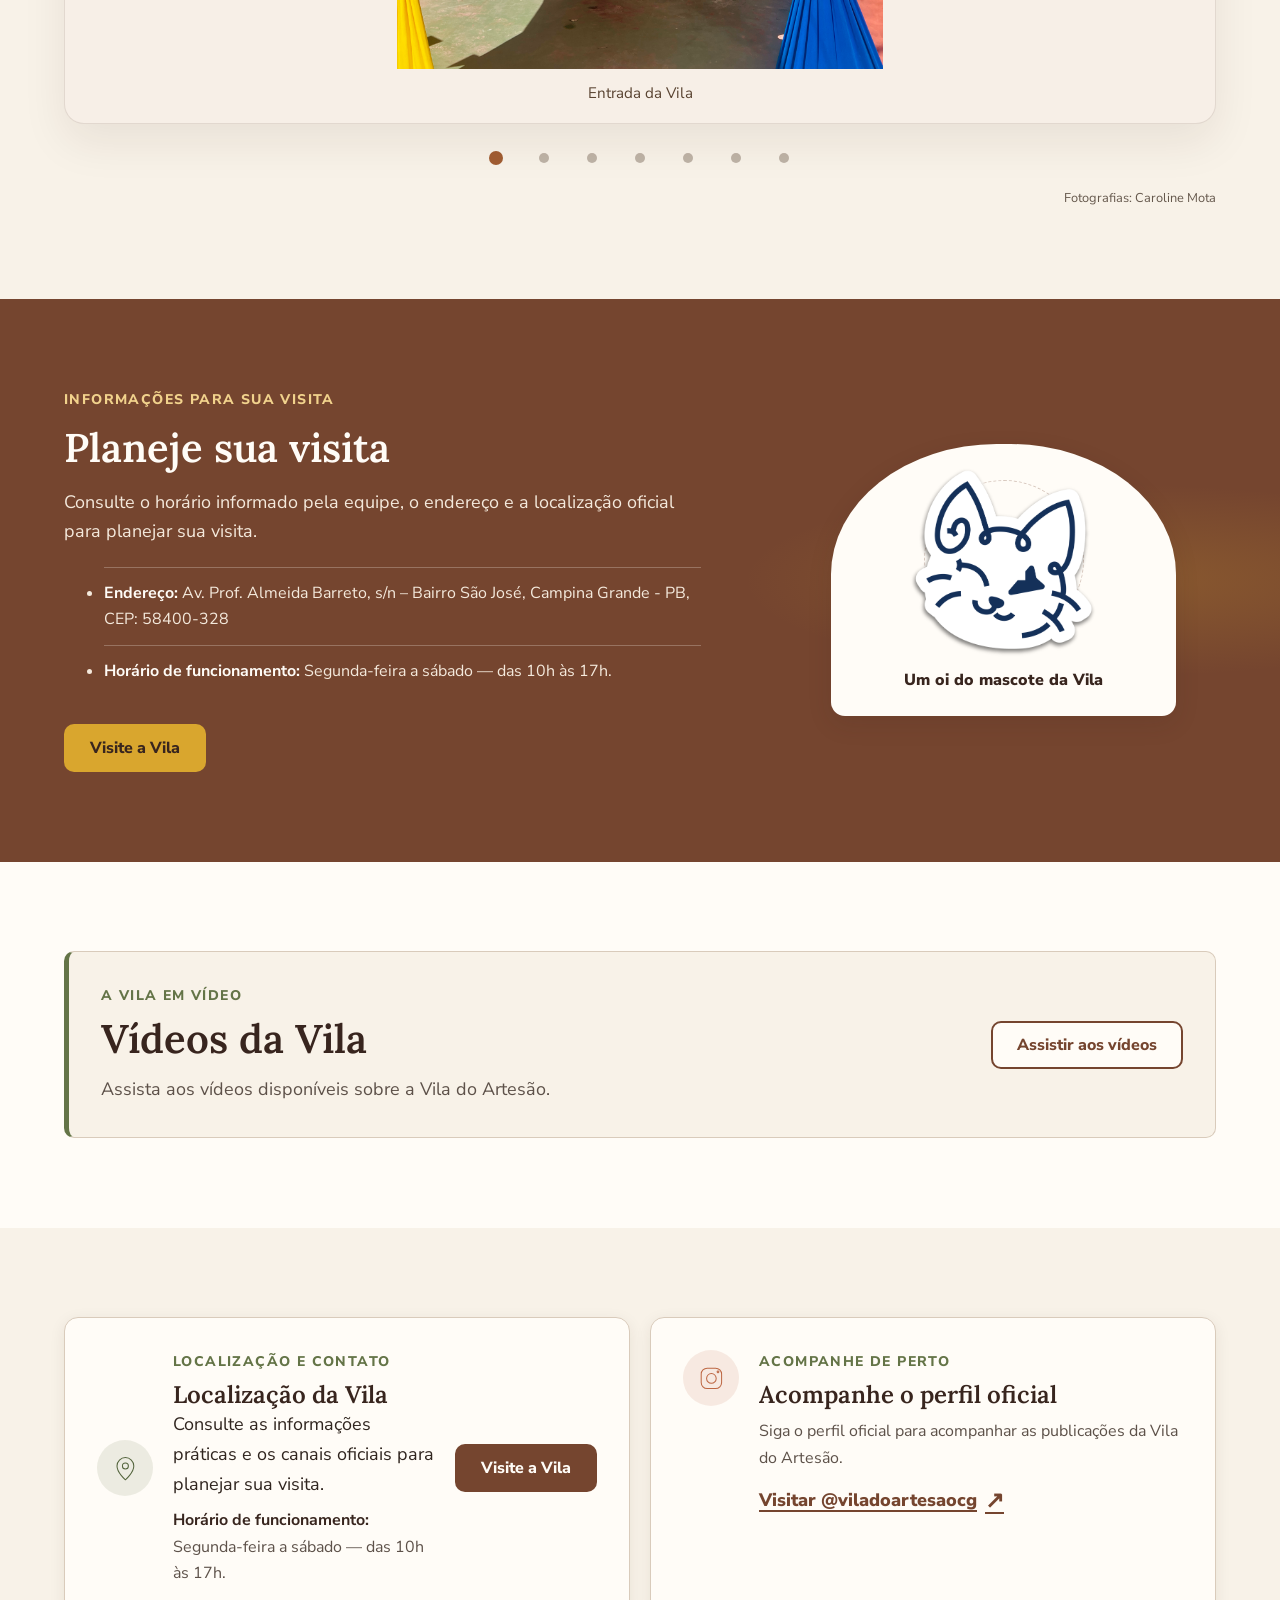
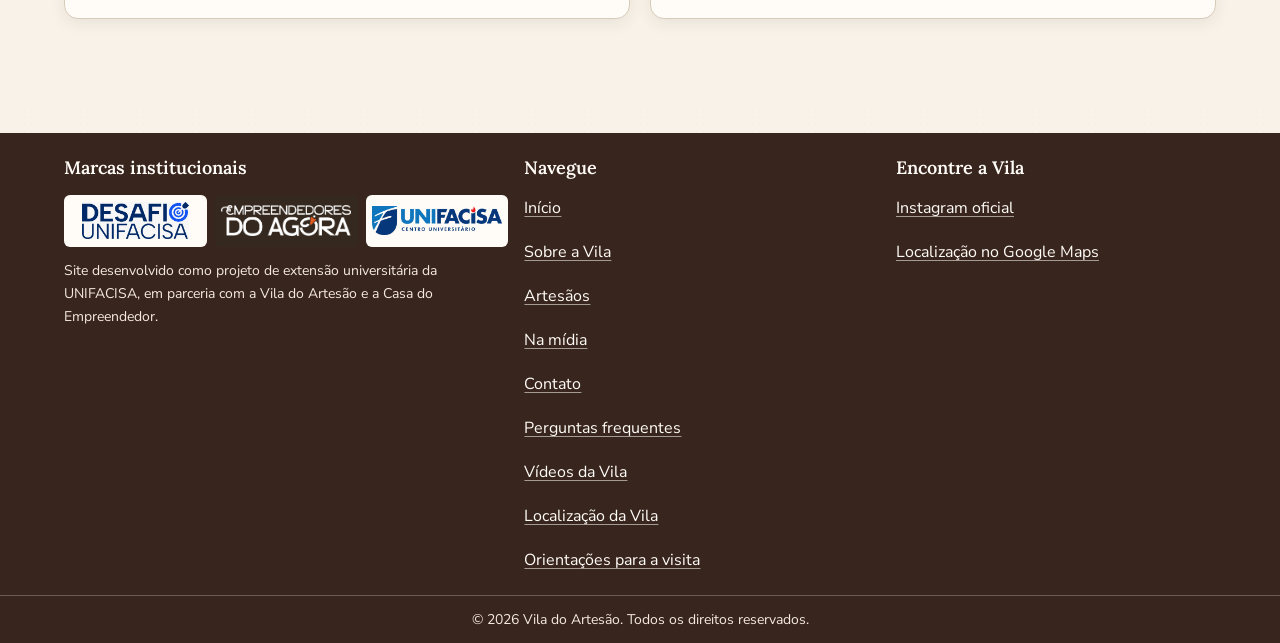
==== commit 3f0e6e33: "Remove textos internos, filtra artesãos por segmento e compacta header mobile - Remove avisos intern" ====
--- a/vila_site/index.html
+++ b/vila_site/index.html
@@ -47,10 +47,10 @@
           </div>
           <figure class="hero-photo-placeholder hero-illustration">
             <span class="hero-photo-placeholder__ornament" aria-hidden="true"></span>
-            <img src="assets/mascote/Lino completo azul.png" alt="Ilustração oficial do mascote Lino; não é uma fotografia da Vila" width="1063" height="1084" fetchpriority="high" decoding="async">
+            <img src="assets/mascote/Lino completo azul.png" alt="Lino, mascote oficial da Vila do Artesão" width="1063" height="1084" fetchpriority="high" decoding="async">
             <figcaption>
               <strong>Um convite para conhecer a Vila</strong>
-              <span>Ilustração oficial. As fotografias dos espaços aguardam envio.</span>
+              <span>Lino, o mascote da Vila do Artesão</span>
             </figcaption>
           </figure>
         </div>
@@ -65,7 +65,7 @@
           </div>
           <div class="home-introduction__text">
             <p>A Vila do Artesão é um espaço de Campina Grande dedicado à produção artesanal e às expressões culturais da região. O trabalho manual reúne conhecimentos, técnicas e criações que ajudam a contar diferentes histórias.</p>
-            <p>Este projeto busca aproximar visitantes dos segmentos cadastrados e valorizar as pessoas que fazem parte da Vila. A cronologia e outros dados históricos institucionais serão incluídos após validação com a equipe responsável.</p>
+            <p>Este projeto busca aproximar visitantes dos segmentos cadastrados e valorizar as pessoas que fazem parte da Vila.</p>
             <a class="text-link" href="pages/sobre.html">Saiba mais sobre a Vila <span aria-hidden="true">→</span></a>
           </div>
         </div>
--- a/vila_site/css/responsive.css
+++ b/vila_site/css/responsive.css
@@ -90,6 +90,78 @@
   }
 }
 
+/* Header compacto para celulares: logo à esquerda, ações à direita,
+   idioma dentro do menu. */
+@media (max-width: 40rem) {
+  .header-inner {
+    flex-wrap: wrap;
+    min-height: 4rem;
+    column-gap: var(--space-2);
+    row-gap: 0;
+    padding-block: var(--space-2);
+  }
+
+  .brand {
+    order: 1;
+    margin-right: auto;
+  }
+
+  .brand-logo-frame {
+    width: 4.5rem;
+    height: 2.75rem;
+  }
+
+  .brand-logo {
+    width: 6.5rem;
+  }
+
+  .header-cta {
+    order: 2;
+    min-height: 2.75rem;
+    margin-left: 0;
+    padding: var(--space-2) var(--space-3);
+    border-radius: var(--radius-pill);
+    font-size: var(--font-size-xs);
+  }
+
+  .menu-toggle {
+    order: 3;
+    width: 2.75rem;
+    min-width: 2.75rem;
+    min-height: 2.75rem;
+    padding: 0;
+    border-color: var(--color-border-strong);
+  }
+
+  .menu-toggle[aria-expanded="true"] {
+    background: var(--color-cotton);
+    border-color: var(--color-leather);
+  }
+
+  .primary-nav {
+    order: 4;
+    margin-top: var(--space-2);
+  }
+
+  .language-switcher {
+    order: 5;
+    display: none;
+    width: calc(100% + 2 * var(--space-page));
+    margin-inline: calc(-1 * var(--space-page));
+    padding: var(--space-3) var(--space-page) var(--space-4);
+    border-top: 1px solid var(--color-border);
+    background: var(--color-warm-white);
+  }
+
+  .primary-nav.is-open ~ .language-switcher {
+    display: flex;
+  }
+
+  .language-switcher select {
+    width: 100%;
+  }
+}
+
 @media (min-width: 40rem) {
   .card-grid,
   .artisan-grid,
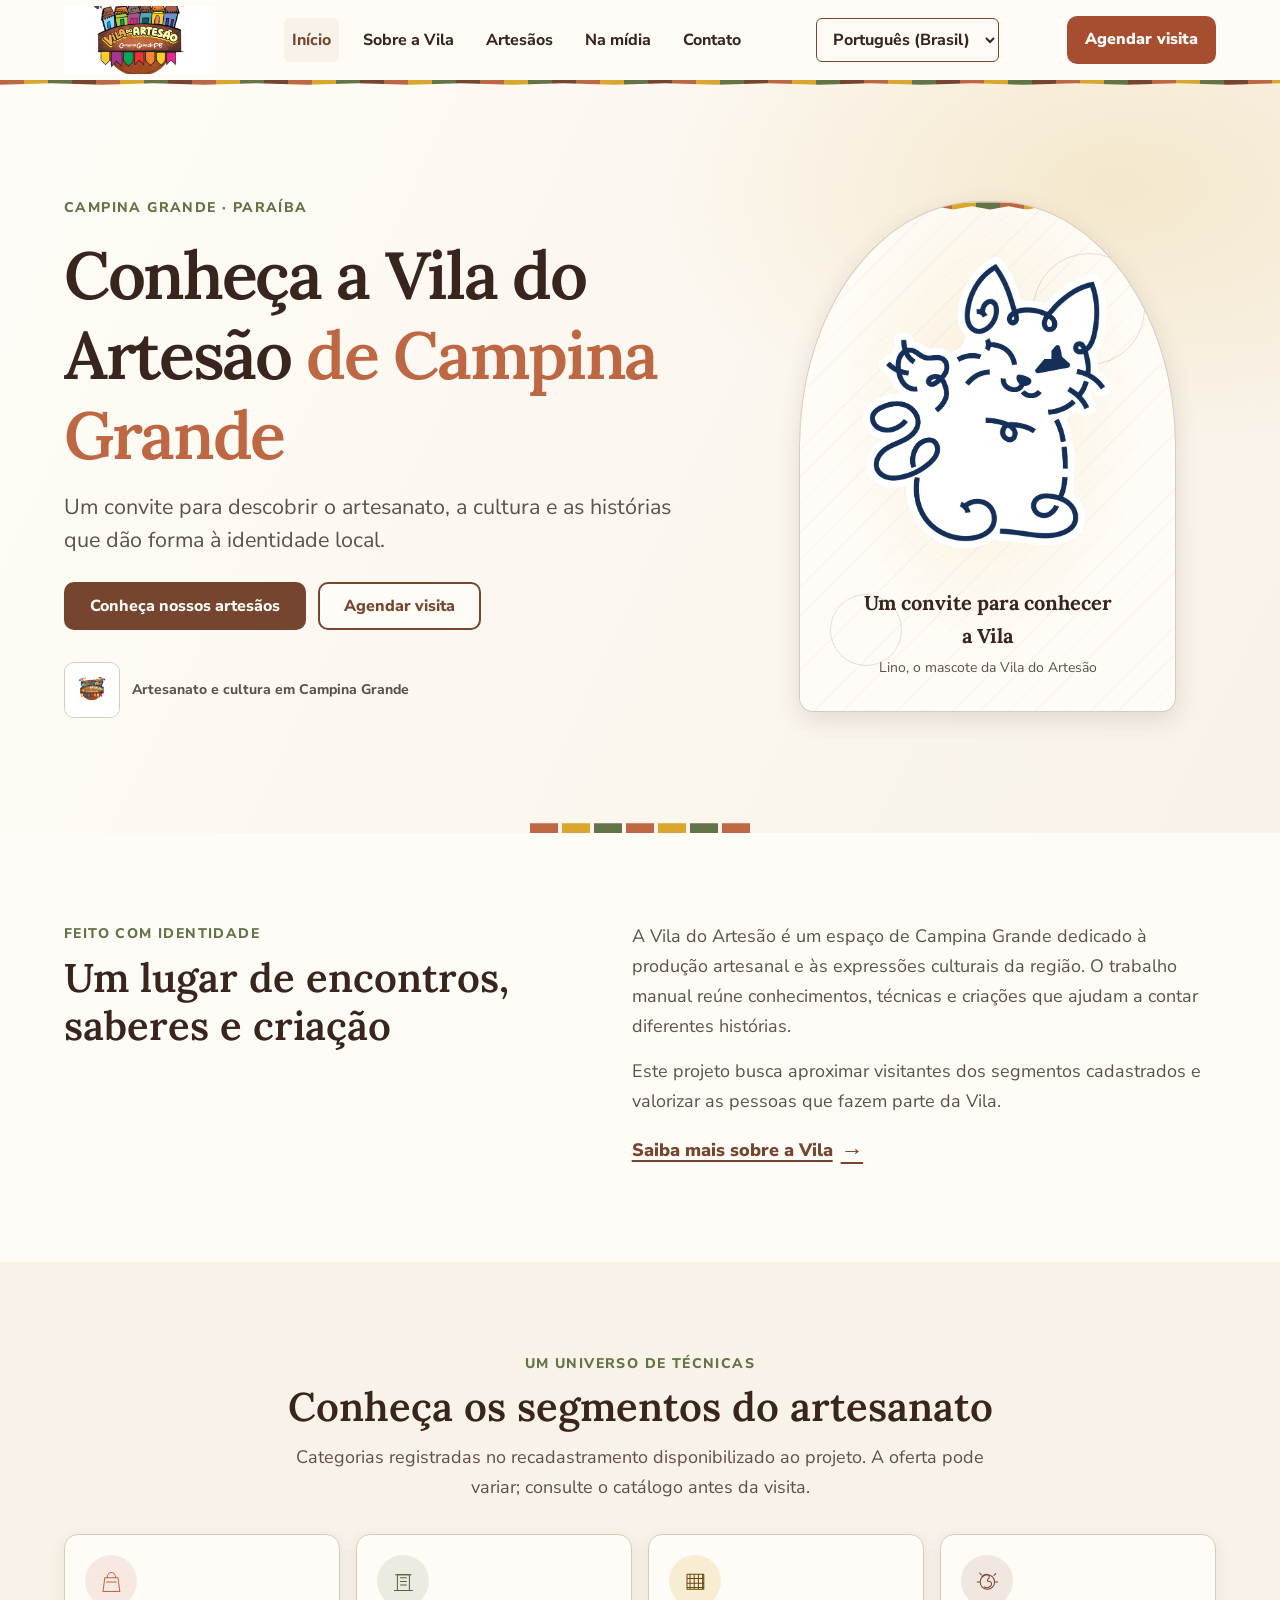
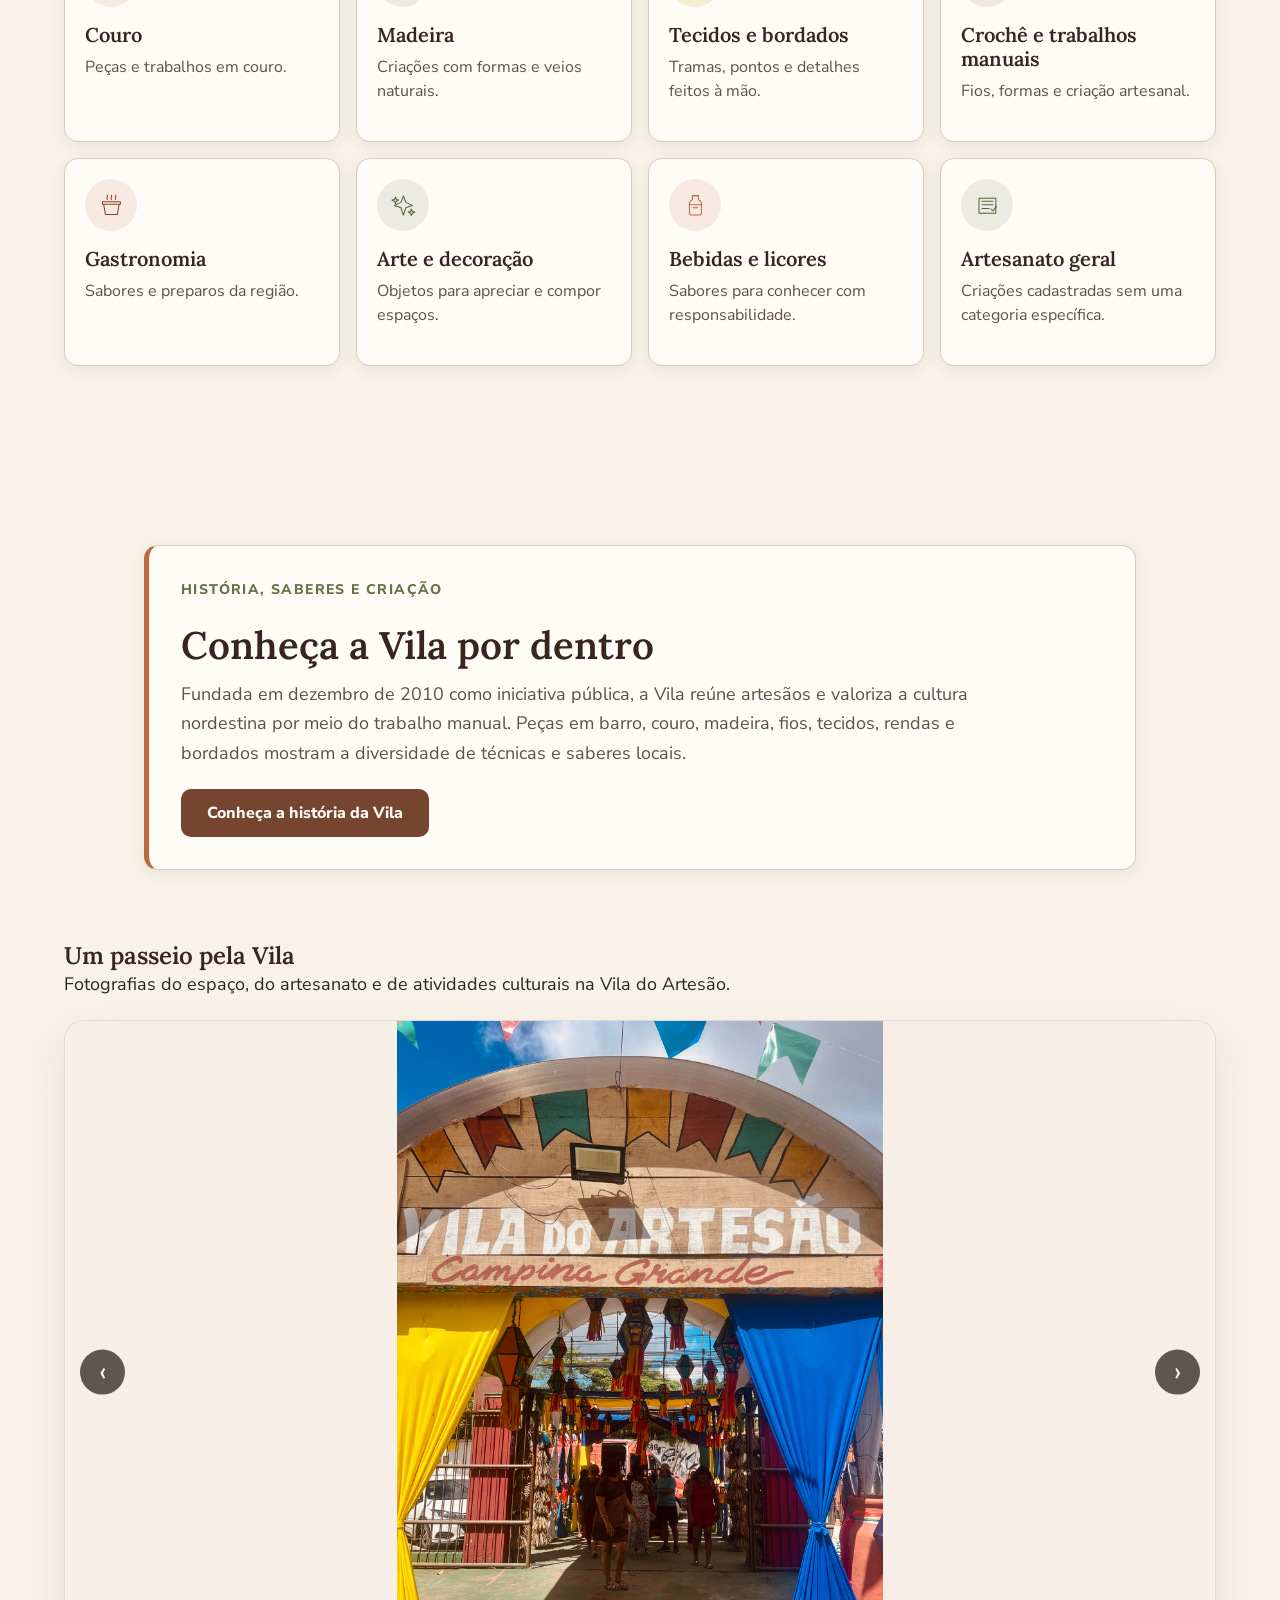
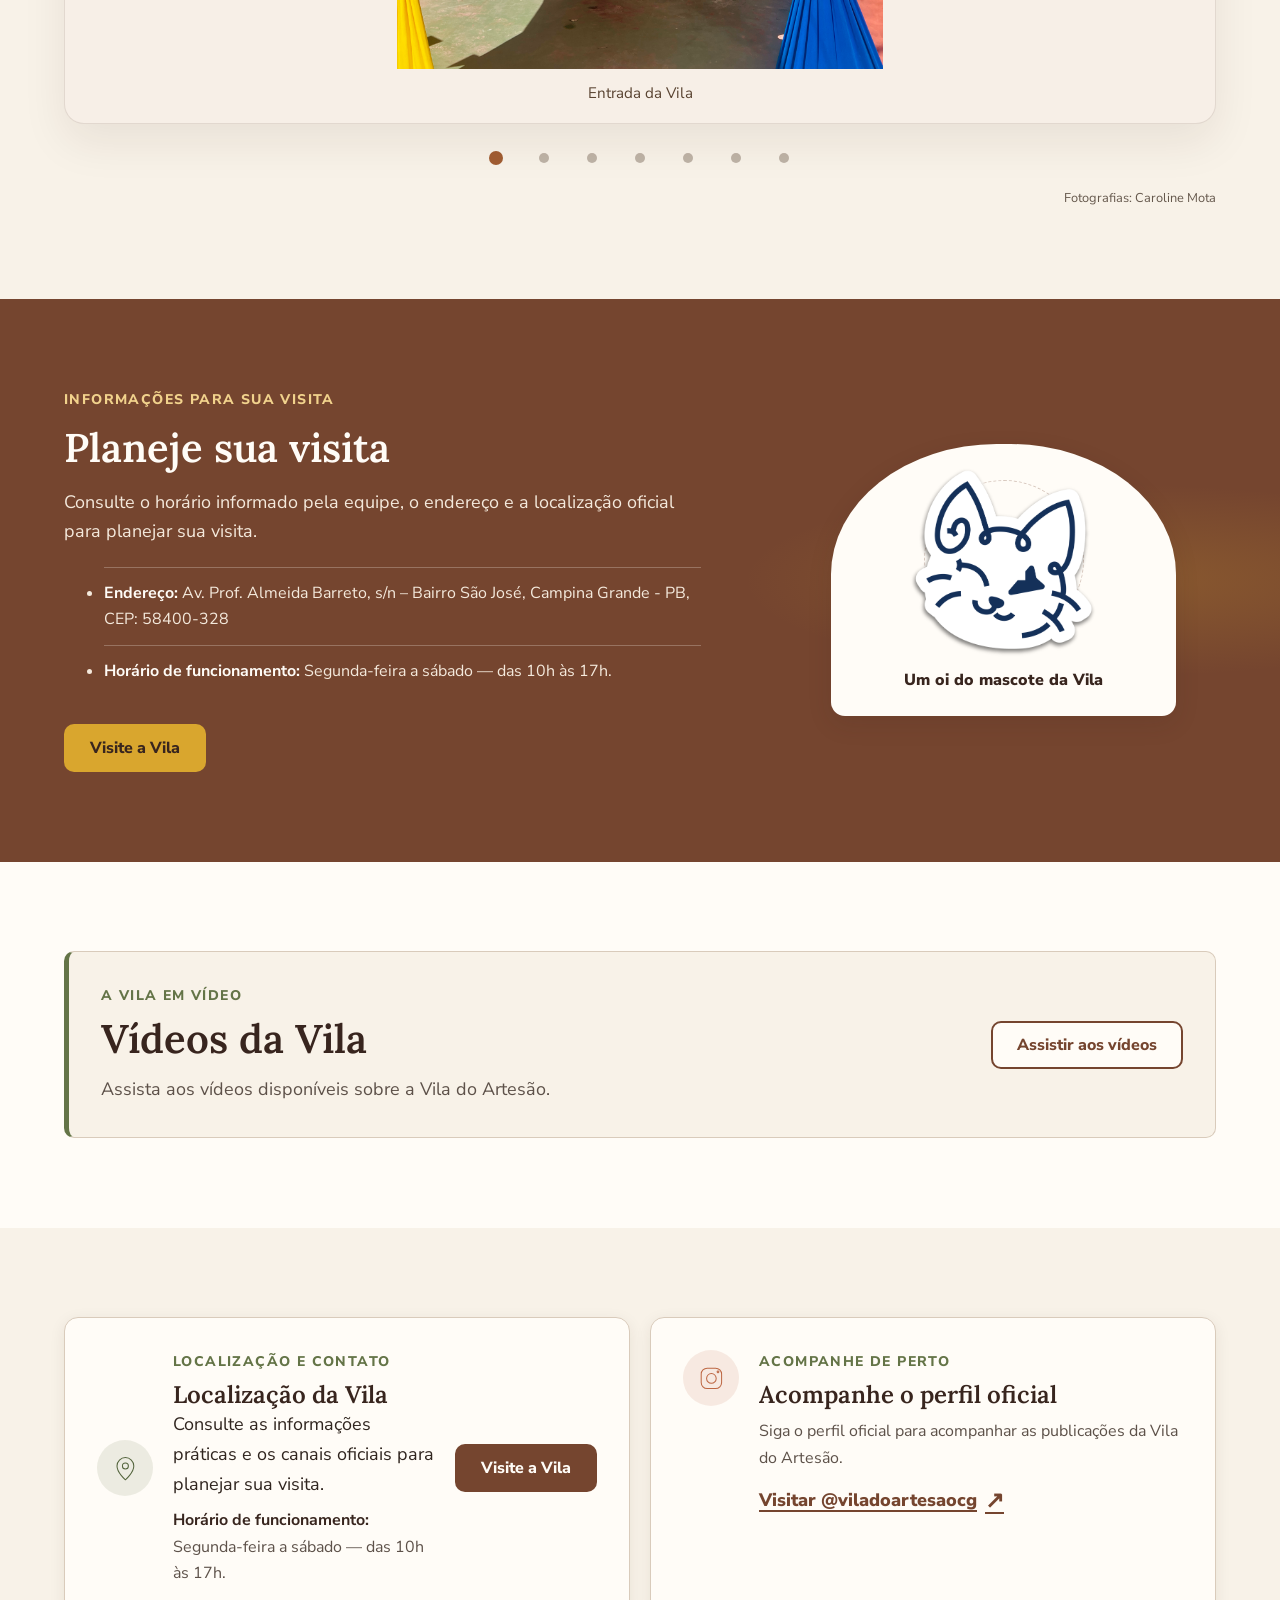
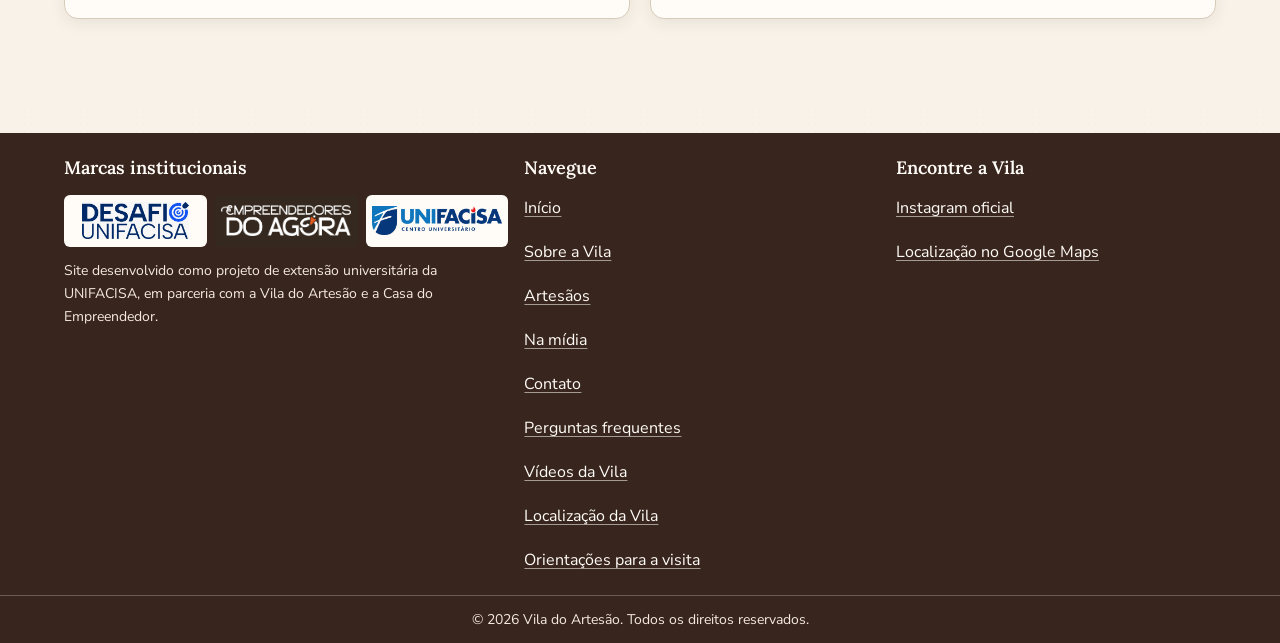
==== commit b4ec71a6: "Restaura e amplia transições do site sem alterar cores ou tipografia - Recria a transição entre pági" ====
--- a/vila_site/index.html
+++ b/vila_site/index.html
@@ -23,6 +23,7 @@
     <link rel="stylesheet" href="css/responsive.css">
     <link rel="stylesheet" href="css/pages/home.css">
     <link rel="stylesheet" href="css/carousel.css">
+    <link rel="stylesheet" href="css/animations.css">
     <link rel="stylesheet" href="css/accessibility.css">
     <script type="module" src="js/main.js"></script>
   </head>
--- a/vila_site/css/variables.css
+++ b/vila_site/css/variables.css
@@ -59,6 +59,12 @@
   --shadow-raised: 0 0.5rem 1.5rem rgb(56 37 30 / 12%);
   --shadow-focus: 0 0 0 4px rgb(217 166 46 / 35%);
 
-  --transition-fast: 160ms ease;
-  --transition-normal: 220ms ease;
+  /* Movimento: use sempre estes tokens em transições e animações. */
+  --ease-out: cubic-bezier(0.22, 1, 0.36, 1);
+  --ease-in-out: cubic-bezier(0.65, 0, 0.35, 1);
+  --duration-fast: 160ms;
+  --duration-normal: 240ms;
+  --duration-enter: 560ms;
+  --transition-fast: var(--duration-fast) var(--ease-out);
+  --transition-normal: var(--duration-normal) var(--ease-out);
 }
--- a/vila_site/css/responsive.css
+++ b/vila_site/css/responsive.css
@@ -205,14 +205,3 @@
     grid-template-columns: repeat(3, minmax(0, 1fr));
   }
 }
-
-@media (prefers-reduced-motion: reduce) {
-  *,
-  *::before,
-  *::after {
-    scroll-behavior: auto !important;
-    animation-duration: 0.01ms !important;
-    animation-iteration-count: 1 !important;
-    transition-duration: 0.01ms !important;
-  }
-}
--- a/vila_site/css/pages/home.css
+++ b/vila_site/css/pages/home.css
@@ -344,7 +344,7 @@
   padding: 0;
   text-align: left;
   cursor: pointer;
-  transition: transform 0.2s ease, box-shadow 0.2s ease, border-color 0.2s ease;
+  transition: transform var(--transition-fast), box-shadow var(--transition-fast), border-color var(--transition-fast);
 }
 
 .gallery-slot:hover,
@@ -423,7 +423,7 @@
   background: rgb(29 23 19 / 72%);
   opacity: 0;
   visibility: hidden;
-  transition: opacity 0.2s ease, visibility 0.2s ease;
+  transition: opacity var(--transition-fast), visibility var(--transition-fast);
 }
 
 .gallery-modal.is-open {
@@ -1090,10 +1090,3 @@
     width: 100%;
   }
 }
-
-@media (prefers-reduced-motion: reduce) {
-  .segment-card,
-  .text-link span {
-    transition: none;
-  }
-}
--- a/vila_site/css/carousel.css
+++ b/vila_site/css/carousel.css
@@ -26,7 +26,8 @@
   background: #f7efe7;
   border: 1px solid rgba(74, 55, 35, 0.12);
   box-shadow: 0 18px 45px rgba(45, 31, 17, 0.08);
-  transition: height 0.3s ease;
+  transition: height var(--duration-normal) var(--ease-out);
+  touch-action: pan-y;
 }
 
 .about-gallery__slide {
@@ -37,6 +38,30 @@
 .about-gallery__slide.is-active {
   display: grid;
   justify-items: center;
+}
+
+/* Troca de foto: a nova entra com fade e um leve deslocamento
+   na direção da navegação (classes aplicadas por js/carousel.js). */
+.about-gallery__slide.is-entering-next {
+  animation: gallery-enter-next var(--duration-normal) var(--ease-out) both;
+}
+
+.about-gallery__slide.is-entering-prev {
+  animation: gallery-enter-prev var(--duration-normal) var(--ease-out) both;
+}
+
+@keyframes gallery-enter-next {
+  from {
+    opacity: 0;
+    transform: translateX(1.5rem);
+  }
+}
+
+@keyframes gallery-enter-prev {
+  from {
+    opacity: 0;
+    transform: translateX(-1.5rem);
+  }
 }
 
 .about-gallery__slide img {
@@ -71,7 +96,7 @@
   font-size: 1.8rem;
   line-height: 1;
   cursor: pointer;
-  transition: background 0.2s ease, transform 0.2s ease;
+  transition: background var(--duration-fast) var(--ease-out), transform var(--duration-fast) var(--ease-out);
 }
 
 .about-gallery__nav:hover,
@@ -161,10 +186,3 @@
     right: 0.5rem;
   }
 }
-
-@media (prefers-reduced-motion: reduce) {
-  .about-gallery__track,
-  .about-gallery__nav {
-    transition: none;
-  }
-}
--- a/vila_site/css/animations.css
+++ b/vila_site/css/animations.css
@@ -0,0 +1,157 @@
+/* Animações e transições do site.
+   Regras:
+   - animar apenas transform e opacity;
+   - usar os tokens de movimento de variables.css (--ease-out, --duration-*);
+   - nenhuma animação em loop;
+   - movimento reduzido é tratado em accessibility.css.
+   Este arquivo não define cores nem tipografia. */
+
+/* ---------- Transição entre páginas (View Transitions) ---------- */
+/* Navegadores sem suporte simplesmente trocam de página sem efeito. */
+@view-transition {
+  navigation: auto;
+}
+
+/* O header fica fixo durante a troca; só o conteúdo faz o fade. */
+#site-header {
+  view-transition-name: site-header;
+}
+
+::view-transition-old(root) {
+  animation: var(--duration-fast) var(--ease-in-out) both vt-fade-out;
+}
+
+::view-transition-new(root) {
+  animation: var(--duration-normal) var(--ease-out) both vt-fade-in;
+}
+
+::view-transition-group(site-header) {
+  animation: none;
+}
+
+@keyframes vt-fade-out {
+  to {
+    opacity: 0;
+  }
+}
+
+@keyframes vt-fade-in {
+  from {
+    opacity: 0;
+    transform: translateY(0.5rem);
+  }
+}
+
+/* ---------- Entrada ao rolar (js/reveal.js) ---------- */
+/* O estado escondido só existe quando o JS adiciona .js-reveal ao <html>;
+   sem JavaScript todo o conteúdo fica visível. */
+.js-reveal [data-reveal]:not(.is-visible) {
+  opacity: 0;
+  transform: translateY(1.25rem);
+}
+
+/* Enquanto entra, usa a transição de entrada; ao terminar (.is-revealed),
+   o elemento volta às próprias transições e hovers definidos em cada página. */
+.js-reveal [data-reveal]:not(.is-revealed) {
+  transition:
+    opacity var(--duration-enter) var(--ease-out),
+    transform var(--duration-enter) var(--ease-out);
+  transition-delay: var(--reveal-delay, 0ms);
+}
+
+/* ---------- Menu do celular ---------- */
+.menu-toggle__icon path {
+  transform-box: fill-box;
+  transform-origin: center;
+  transition:
+    transform var(--duration-normal) var(--ease-out),
+    opacity var(--duration-fast) var(--ease-out);
+}
+
+.menu-toggle[aria-expanded="true"] .menu-toggle__line--top {
+  transform: translateY(5px) rotate(45deg);
+}
+
+.menu-toggle[aria-expanded="true"] .menu-toggle__line--middle {
+  opacity: 0;
+  transform: scaleX(0.3);
+}
+
+.menu-toggle[aria-expanded="true"] .menu-toggle__line--bottom {
+  transform: translateY(-5px) rotate(-45deg);
+}
+
+@media (max-width: 60rem) {
+  .primary-nav.is-open,
+  .primary-nav.is-open ~ .language-switcher {
+    animation: menu-slide-in var(--duration-normal) var(--ease-out) both;
+  }
+
+  .primary-nav.is-open a {
+    animation: menu-item-in var(--duration-normal) var(--ease-out) both;
+  }
+
+  .primary-nav.is-open a:nth-child(2) { animation-delay: 30ms; }
+  .primary-nav.is-open a:nth-child(3) { animation-delay: 60ms; }
+  .primary-nav.is-open a:nth-child(4) { animation-delay: 90ms; }
+  .primary-nav.is-open a:nth-child(5) { animation-delay: 120ms; }
+  .primary-nav.is-open a:nth-child(6) { animation-delay: 150ms; }
+
+  .primary-nav.is-closing,
+  .primary-nav.is-closing ~ .language-switcher {
+    animation: menu-slide-out var(--duration-fast) var(--ease-in-out) both;
+  }
+}
+
+@keyframes menu-slide-in {
+  from {
+    opacity: 0;
+    transform: translateY(-0.5rem);
+  }
+}
+
+@keyframes menu-slide-out {
+  to {
+    opacity: 0;
+    transform: translateY(-0.5rem);
+  }
+}
+
+@keyframes menu-item-in {
+  from {
+    opacity: 0;
+    transform: translateX(-0.5rem);
+  }
+}
+
+/* ---------- Catálogo de artesãos ---------- */
+.artisan-catalog:not([hidden]) {
+  animation: fade-up var(--duration-enter) var(--ease-out) both;
+}
+
+.artisan-results-status.is-updated {
+  animation: fade-in var(--duration-normal) var(--ease-out) both;
+}
+
+.artisan-results-grid.is-updated > * {
+  animation: fade-up var(--duration-normal) var(--ease-out) both;
+}
+
+.artisan-results-grid.is-updated > :nth-child(2) { animation-delay: 30ms; }
+.artisan-results-grid.is-updated > :nth-child(3) { animation-delay: 60ms; }
+.artisan-results-grid.is-updated > :nth-child(4) { animation-delay: 90ms; }
+.artisan-results-grid.is-updated > :nth-child(5) { animation-delay: 120ms; }
+.artisan-results-grid.is-updated > :nth-child(n + 6) { animation-delay: 150ms; }
+
+@keyframes fade-up {
+  from {
+    opacity: 0;
+    transform: translateY(1rem);
+  }
+}
+
+@keyframes fade-in {
+  from {
+    opacity: 0;
+  }
+}
--- a/vila_site/css/accessibility.css
+++ b/vila_site/css/accessibility.css
@@ -1,10 +1,27 @@
+/* Movimento reduzido: regra única do site.
+   Quando o sistema pede menos movimento, todas as transições e animações
+   ficam instantâneas. Os scripts
+   (reveal.js, carousel.js, faq.js, navigation.js) também consultam
+   prefers-reduced-motion e pulam as animações. */
 @media (prefers-reduced-motion: reduce) {
+  html {
+    scroll-behavior: auto;
+  }
+
   *,
   *::before,
   *::after {
     scroll-behavior: auto !important;
     animation-duration: 0.01ms !important;
+    animation-delay: 0ms !important;
     animation-iteration-count: 1 !important;
     transition-duration: 0.01ms !important;
+    transition-delay: 0ms !important;
+  }
+
+  ::view-transition-group(*),
+  ::view-transition-old(*),
+  ::view-transition-new(*) {
+    animation: none !important;
   }
 }
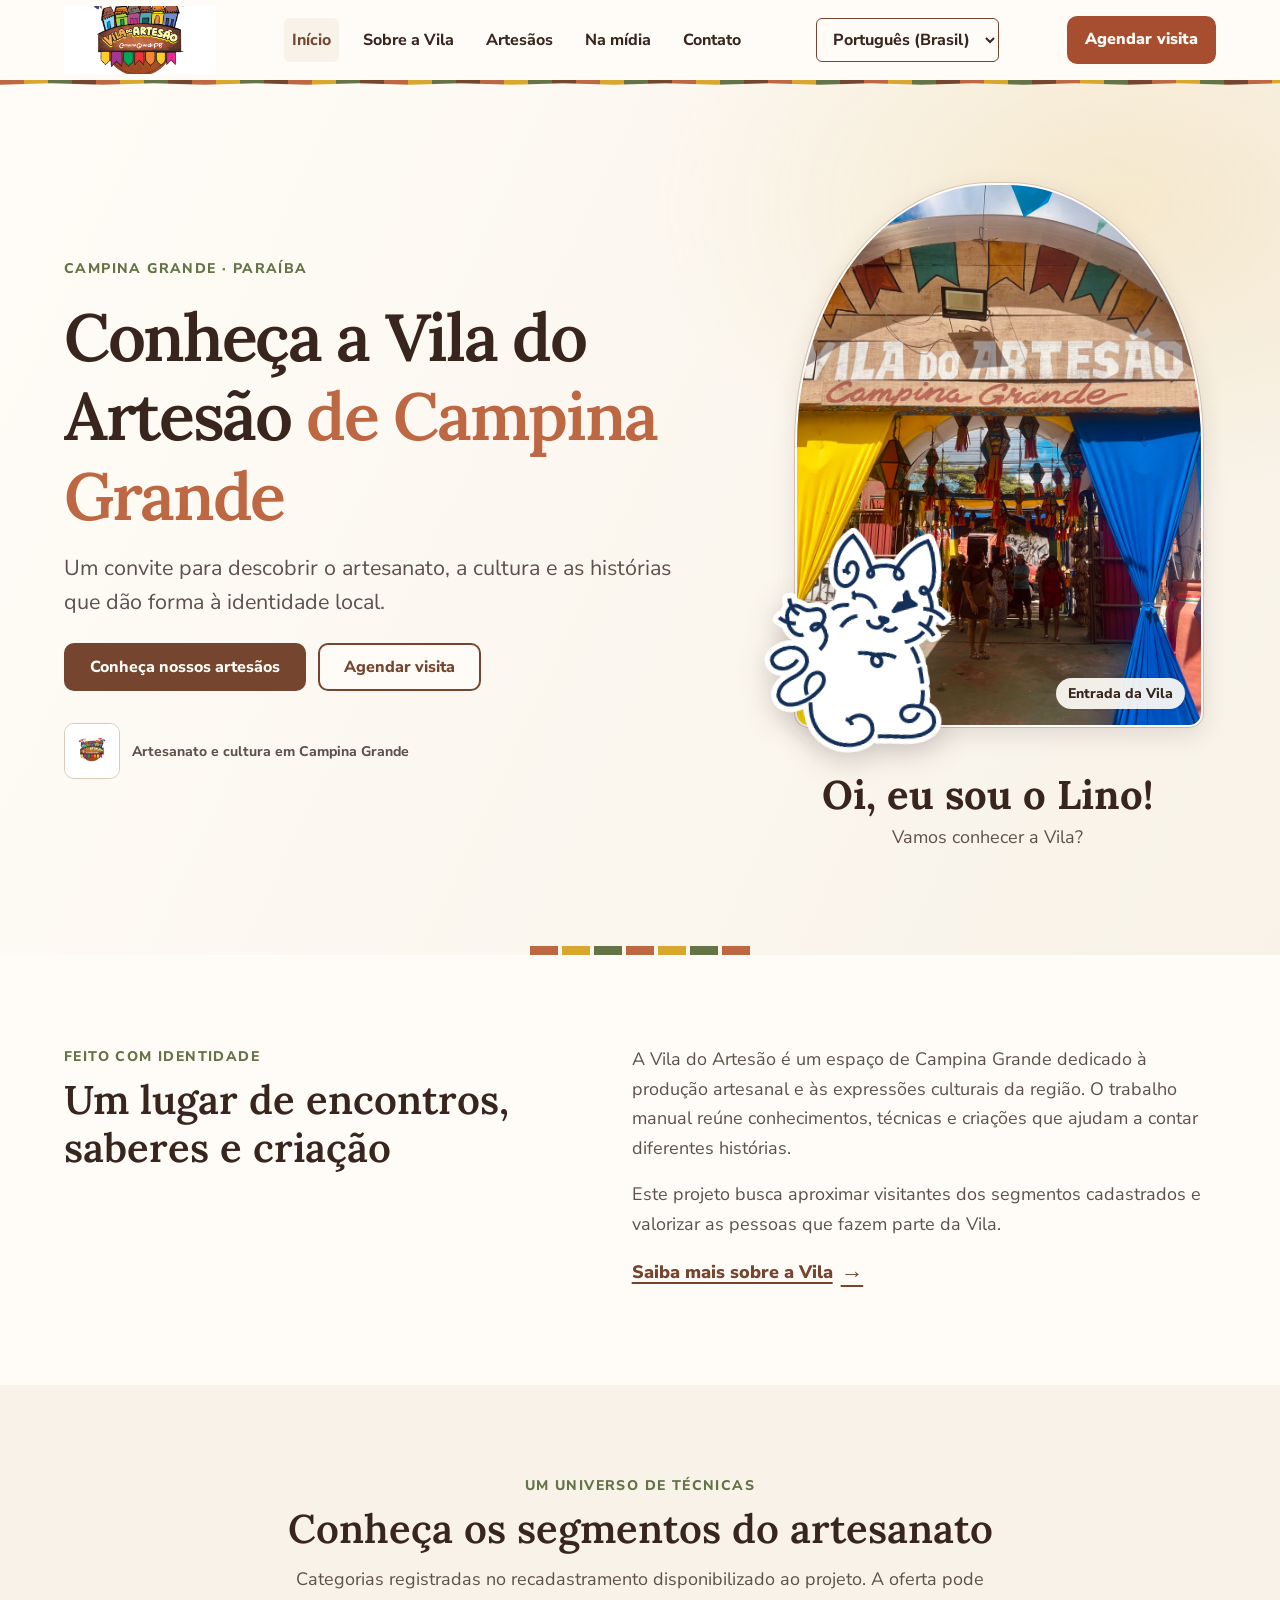
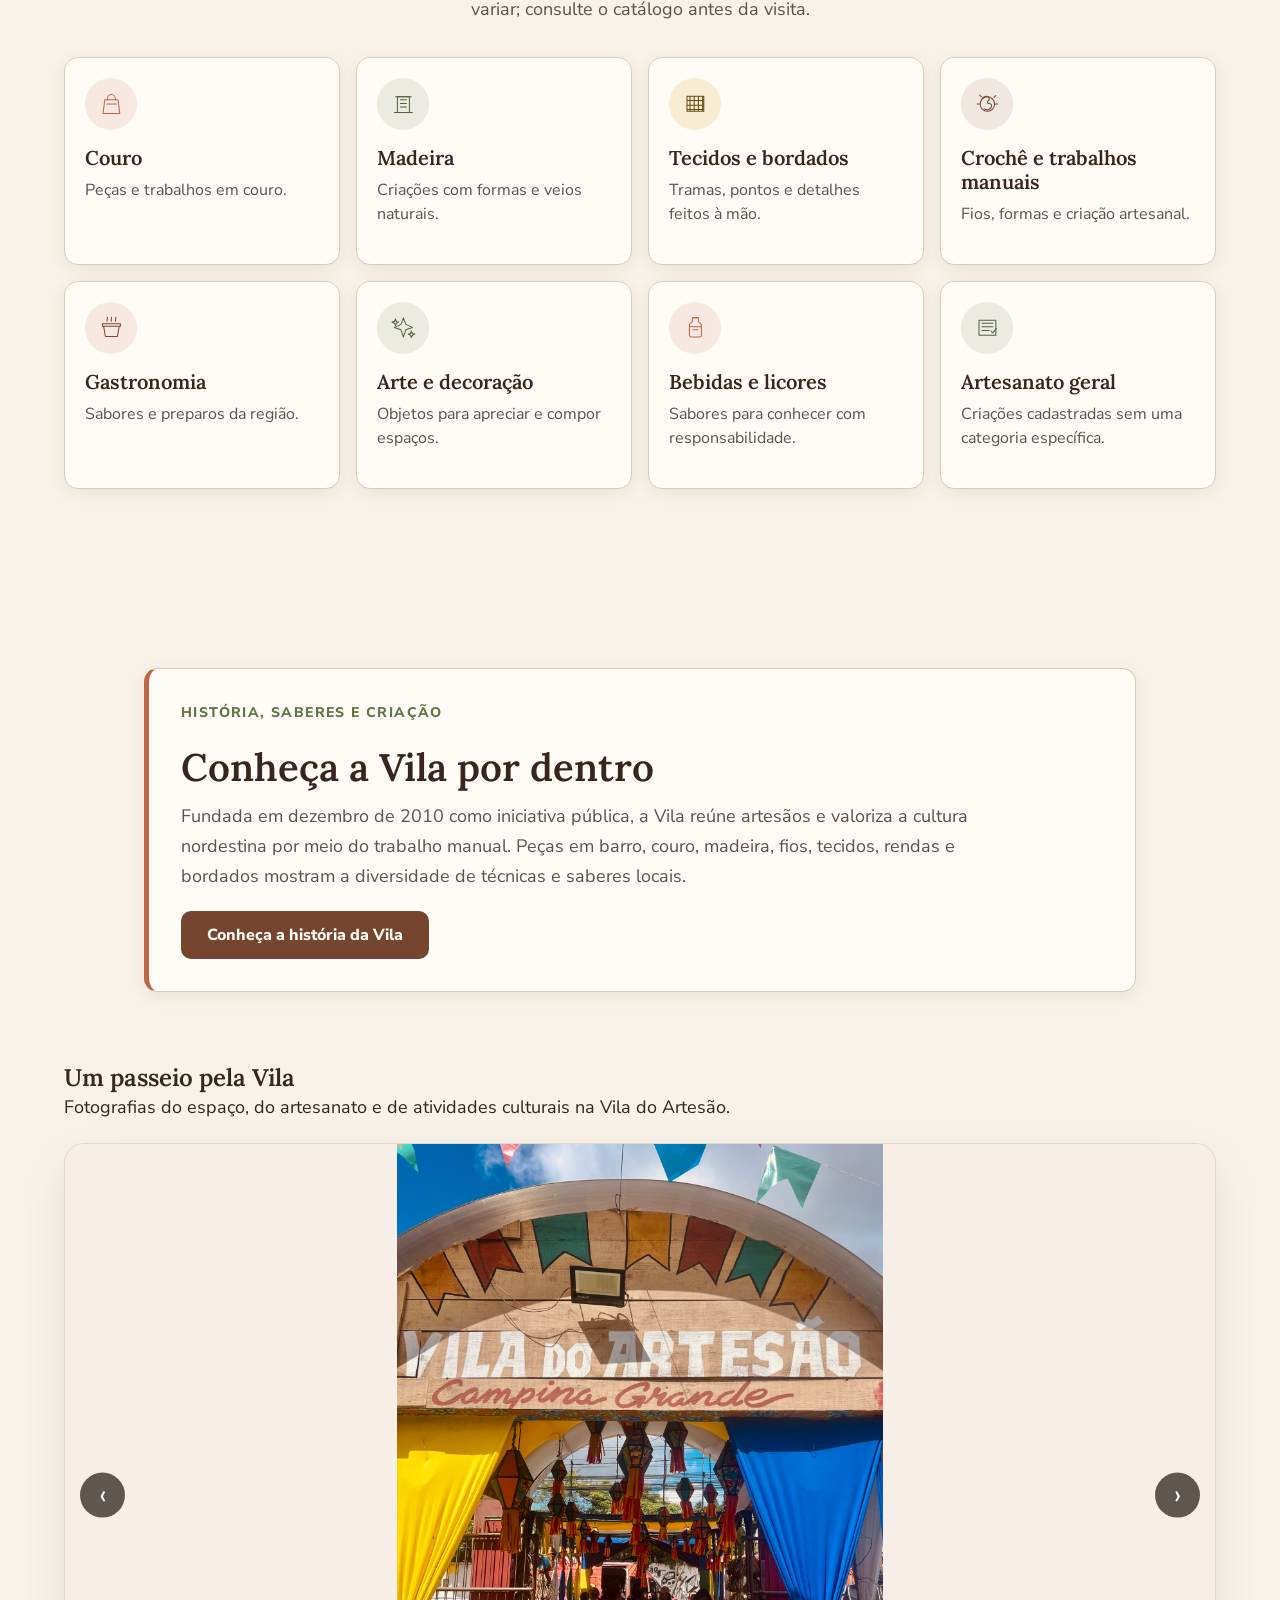
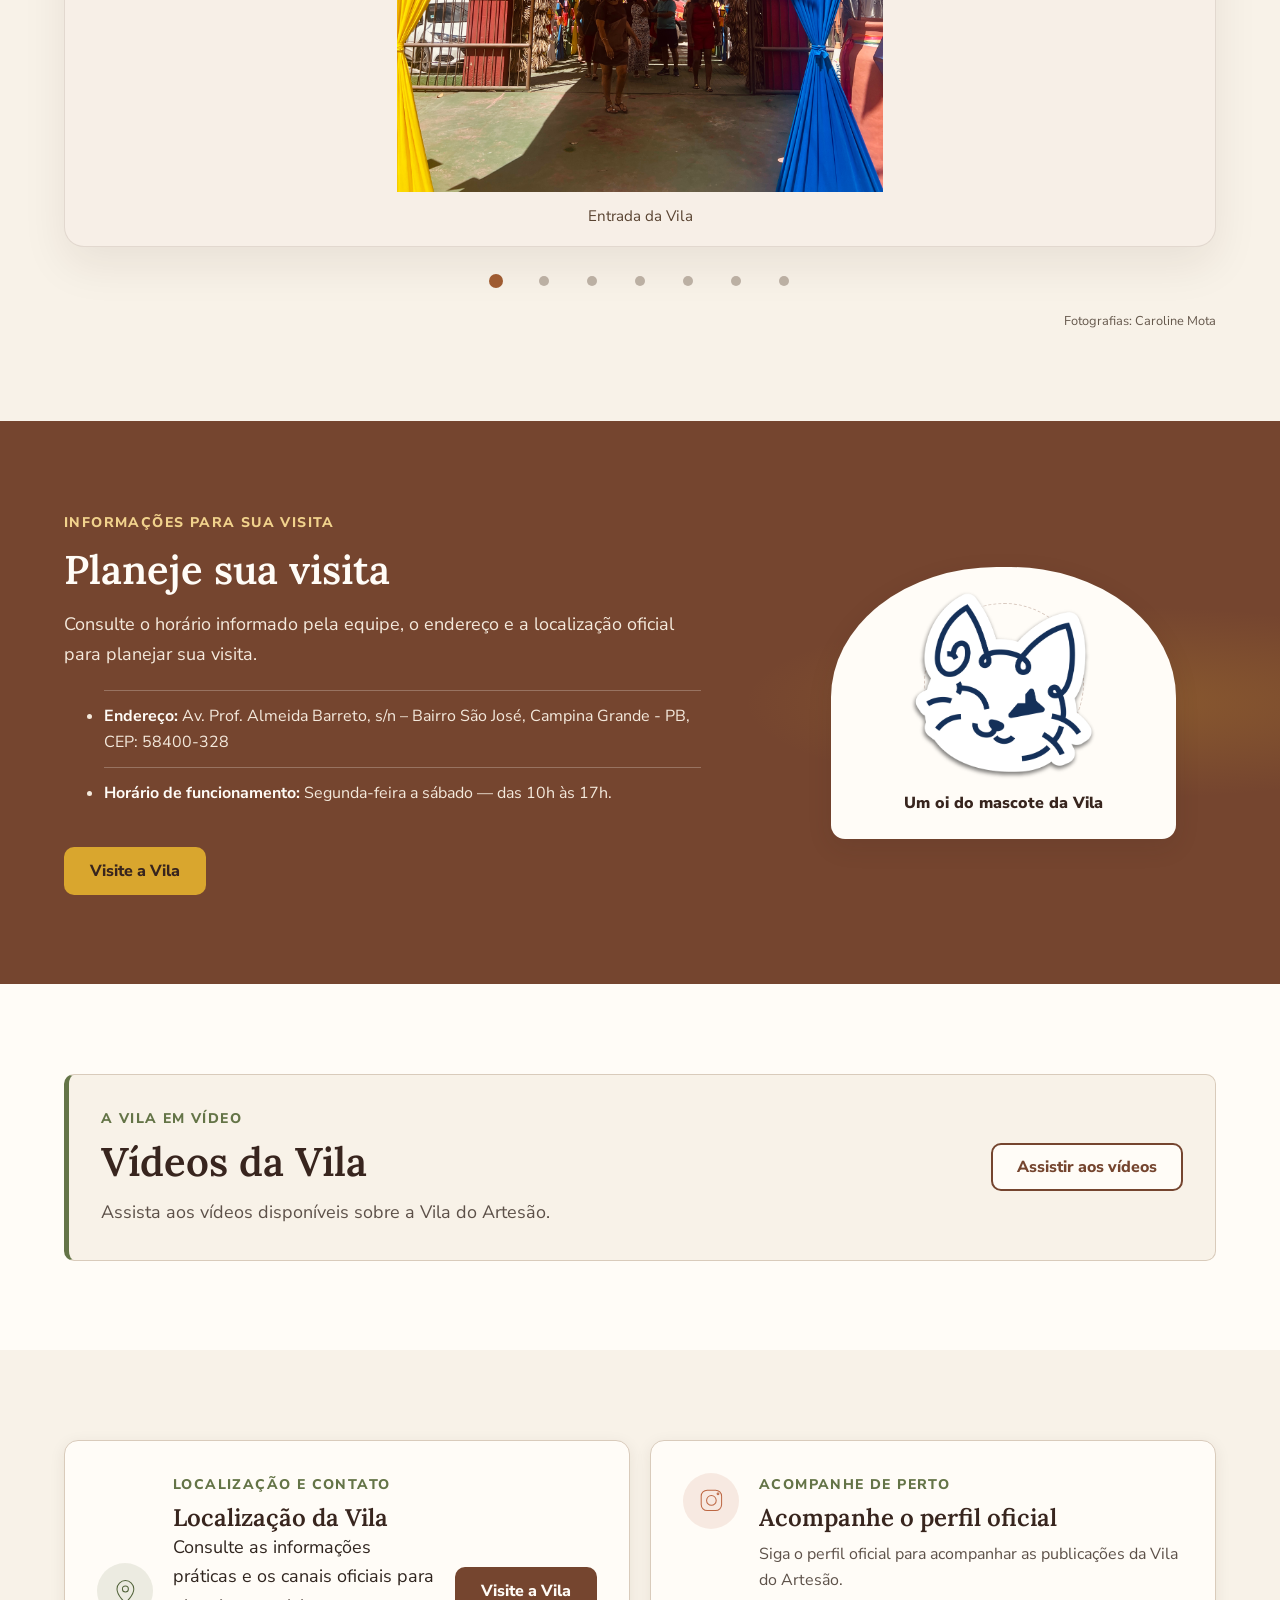
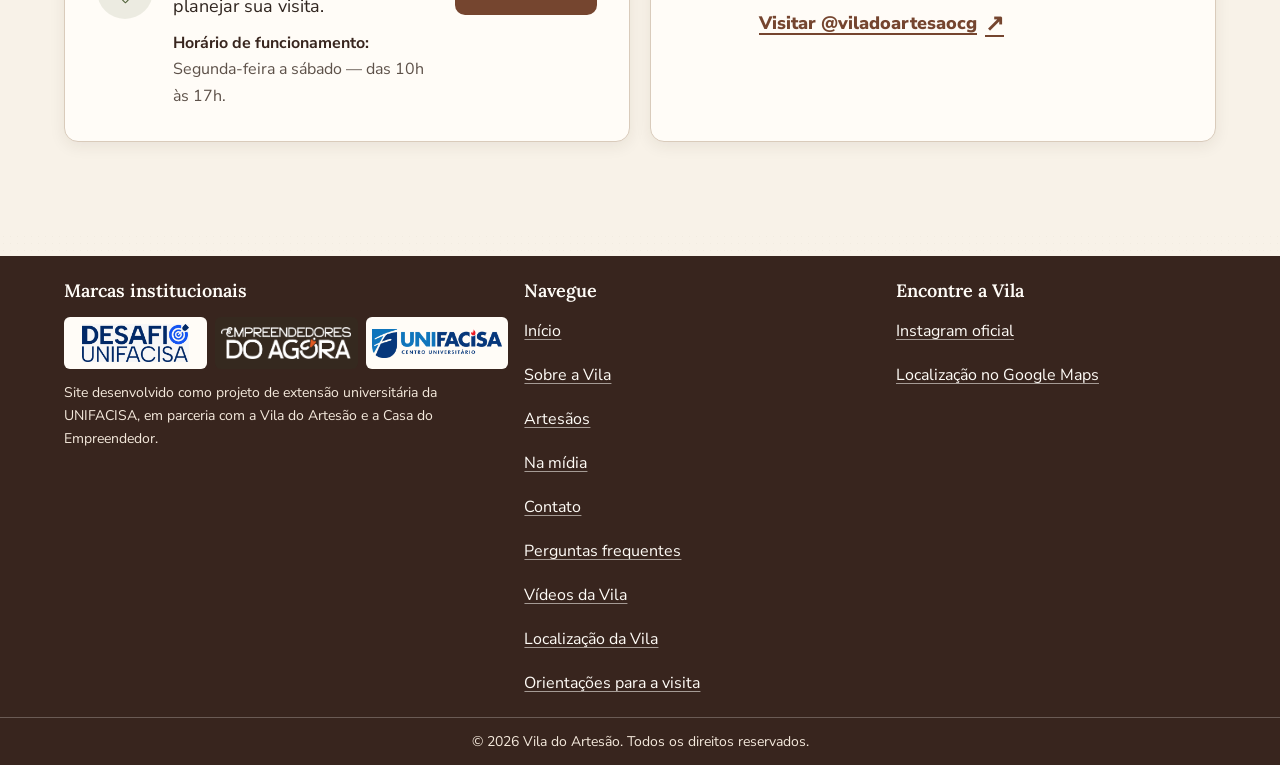
==== commit 5660e9f4: "Topo da home com foto da entrada no arco e novas animações - Topo: foto da entrada (versão otimizada" ====
--- a/vila_site/index.html
+++ b/vila_site/index.html
@@ -46,12 +46,17 @@
               <span>Artesanato e cultura em Campina Grande</span>
             </div>
           </div>
-          <figure class="hero-photo-placeholder hero-illustration">
-            <span class="hero-photo-placeholder__ornament" aria-hidden="true"></span>
-            <img src="assets/mascote/Lino completo azul.png" alt="Lino, mascote oficial da Vila do Artesão" width="1063" height="1084" fetchpriority="high" decoding="async">
-            <figcaption>
-              <strong>Um convite para conhecer a Vila</strong>
-              <span>Lino, o mascote da Vila do Artesão</span>
+          <figure class="hero-visual hero-illustration">
+            <div class="hero-visual__frame">
+              <div class="hero-visual__arch">
+                <img class="hero-visual__photo" src="assets/imagens_viladoartesao/entrada-hero.jpg" alt="Entrada da Vila do Artesão, com bandeirolas e cortinas amarela e azul." width="900" height="1200" fetchpriority="high" decoding="async">
+                <span class="hero-visual__tag">Entrada da Vila</span>
+              </div>
+              <img class="hero-visual__lino" src="assets/mascote/Lino completo azul.png" alt="Lino, mascote oficial da Vila do Artesão" width="1063" height="1084" decoding="async">
+            </div>
+            <figcaption class="hero-visual__caption">
+              <strong>Oi, eu sou o Lino!</strong>
+              <span>Vamos conhecer a Vila?</span>
             </figcaption>
           </figure>
         </div>
--- a/vila_site/css/pages/home.css
+++ b/vila_site/css/pages/home.css
@@ -80,109 +80,78 @@
   object-fit: cover;
 }
 
-.hero-photo-placeholder {
+/* Topo: foto da entrada dentro do arco (a entrada da Vila também é um arco),
+   com o Lino "colado" na borda como adesivo e uma legenda de boas-vindas. */
+.hero-visual {
+  display: grid;
+  justify-items: center;
+  gap: var(--space-5);
+  margin: 0;
+}
+
+.hero-visual__frame {
   position: relative;
-  display: flex;
-  min-height: clamp(20rem, 38vw, 31rem);
-  flex-direction: column;
-  align-items: center;
-  justify-content: center;
+  width: min(100%, 27rem);
+  padding: 0 0 var(--space-6) var(--space-6);
+}
+
+.hero-visual__arch {
+  position: relative;
   overflow: hidden;
-  padding: var(--space-8);
-  border: 1px solid var(--color-border);
+  aspect-ratio: 3 / 4;
+  border: var(--border-width-strong) solid var(--color-warm-white);
   border-radius: 48% 48% var(--radius-lg) var(--radius-lg);
-  background:
-    radial-gradient(ellipse at 50% 40%, rgb(217 166 46 / 15%), transparent 58%),
-    repeating-linear-gradient(135deg, transparent 0 1.15rem, rgb(117 69 47 / 4%) 1.15rem 1.22rem),
-    var(--color-warm-white);
-  box-shadow: var(--shadow-raised);
+  background: var(--color-cotton);
+  box-shadow: var(--shadow-raised), 0 0 0 1px var(--color-border);
+}
+
+.hero-visual__photo {
+  display: block;
+  width: 100%;
+  height: 100%;
+  object-fit: cover;
+  object-position: center 30%;
+}
+
+.hero-visual__tag {
+  position: absolute;
+  right: var(--space-4);
+  bottom: var(--space-4);
+  padding: var(--space-1) var(--space-3);
+  border-radius: var(--radius-pill);
+  background: rgb(255 252 247 / 92%);
+  color: var(--color-coffee);
+  font-size: var(--font-size-xs);
+  font-weight: 800;
+}
+
+.hero-visual__lino {
+  position: absolute;
+  bottom: 0;
+  left: calc(-1 * var(--space-2));
+  width: 44%;
+  max-width: 12rem;
+  height: auto;
+  transform: rotate(-6deg);
+  filter: drop-shadow(0 0.5rem 0.9rem rgb(56 37 30 / 22%));
+}
+
+.hero-visual__caption {
+  display: grid;
+  gap: var(--space-1);
   text-align: center;
 }
 
-.hero-photo-placeholder::before,
-.hero-photo-placeholder::after {
-  position: absolute;
-  width: 7rem;
-  height: 7rem;
-  border: 1px solid rgb(117 69 47 / 17%);
-  border-radius: 50%;
-  content: "";
-}
-
-.hero-photo-placeholder::before {
-  top: 10%;
-  right: 8%;
-}
-
-.hero-photo-placeholder::after {
-  bottom: 9%;
-  left: 8%;
-  width: 4.5rem;
-  height: 4.5rem;
-}
-
-.hero-photo-placeholder__ornament {
-  position: absolute;
-  top: 0;
-  left: 15%;
-  width: 70%;
-  height: 0.45rem;
-  background: repeating-linear-gradient(
-    90deg,
-    var(--color-terracotta) 0 1.5rem,
-    var(--color-mustard) 1.5rem 3rem,
-    var(--color-olive) 3rem 4.5rem
-  );
-  clip-path: polygon(0 0, 100% 0, 100% 55%, 93% 100%, 86% 55%, 79% 100%, 72% 55%, 65% 100%, 58% 55%, 51% 100%, 44% 55%, 37% 100%, 30% 55%, 23% 100%, 16% 55%, 9% 100%, 0 55%);
-}
-
-.hero-photo-placeholder__icon {
-  display: grid;
-  width: 4.5rem;
-  height: 4.5rem;
-  place-items: center;
-  border: 1px solid var(--color-border);
-  border-radius: 50%;
-  background: var(--color-cotton);
-  color: var(--color-leather);
-}
-
-.hero-photo-placeholder__icon svg {
-  width: 2rem;
-  fill: none;
-  stroke: currentColor;
-  stroke-linecap: round;
-  stroke-linejoin: round;
-  stroke-width: 1.6;
-}
-
-.hero-photo-placeholder figcaption {
-  display: grid;
-  gap: var(--space-1);
-  max-width: 16rem;
-  margin-top: var(--space-4);
-}
-
-.hero-photo-placeholder figcaption strong {
+.hero-visual__caption strong {
   color: var(--color-coffee);
   font-family: var(--font-display);
-  font-size: var(--font-size-lg);
-}
-
-.hero-photo-placeholder figcaption span {
-  color: var(--color-text-muted);
-  font-size: var(--font-size-xs);
-}
-
-.hero-illustration > img {
-  position: relative;
-  width: min(80%, 19rem);
-  height: clamp(13rem, 27vw, 21rem);
-  object-fit: contain;
-}
-
-.hero-illustration figcaption {
-  position: relative;
+  font-size: var(--font-size-2xl);
+  line-height: var(--line-height-heading);
+}
+
+.hero-visual__caption span {
+  color: var(--color-text-muted);
+  font-size: var(--font-size-md);
 }
 
 .artisan-preview {
@@ -328,174 +297,6 @@
   margin-bottom: var(--space-5);
   color: var(--color-text-muted);
   font-size: var(--font-size-sm);
-}
-
-.gallery-grid {
-  display: grid;
-  grid-template-columns: repeat(3, minmax(0, 1fr));
-  gap: var(--space-4);
-}
-
-.gallery-slot {
-  overflow: hidden;
-  border: 1px solid var(--color-border);
-  border-radius: var(--radius-md);
-  background: var(--color-warm-white);
-  padding: 0;
-  text-align: left;
-  cursor: pointer;
-  transition: transform var(--transition-fast), box-shadow var(--transition-fast), border-color var(--transition-fast);
-}
-
-.gallery-slot:hover,
-.gallery-slot:focus-visible {
-  transform: translateY(-2px);
-  border-color: var(--color-terracotta);
-  box-shadow: 0 16px 32px rgb(58 42 31 / 12%);
-}
-
-.gallery-slot__visual {
-  position: relative;
-  display: grid;
-  min-height: 13rem;
-  overflow: hidden;
-  place-items: center;
-  border-bottom: 1px solid var(--color-border);
-  background:
-    linear-gradient(135deg, rgb(217 166 46 / 8%), transparent 58%),
-    var(--color-warm-white);
-}
-
-.gallery-slot__visual img {
-  display: block;
-  width: auto;
-  height: auto;
-  max-width: 100%;
-  max-height: 20rem;
-  object-fit: contain;
-  object-position: center;
-}
-
-.gallery-credit {
-  margin-top: var(--space-3);
-  color: var(--color-text-muted);
-  font-size: var(--font-size-xs);
-  text-align: right;
-}
-
-.gallery-slot__placeholder {
-  position: absolute;
-  inset: auto 1rem 1rem 1rem;
-  padding: 0.5rem 0.75rem;
-  border-radius: 999px;
-  background: rgb(29 23 19 / 72%);
-  color: var(--color-warm-white);
-  font-size: 0.72rem;
-  font-weight: 700;
-  letter-spacing: 0.02em;
-  text-align: center;
-}
-
-.gallery-slot__caption {
-  display: grid;
-  gap: var(--space-1);
-  padding: var(--space-4);
-}
-
-.gallery-slot__caption strong {
-  color: var(--color-coffee);
-  font-family: var(--font-display);
-  font-size: var(--font-size-md);
-}
-
-.gallery-slot__caption span {
-  color: var(--color-text-muted);
-  font-size: var(--font-size-xs);
-}
-
-.gallery-modal {
-  position: fixed;
-  inset: 0;
-  z-index: 1000;
-  display: grid;
-  place-items: center;
-  padding: var(--space-6);
-  background: rgb(29 23 19 / 72%);
-  opacity: 0;
-  visibility: hidden;
-  transition: opacity var(--transition-fast), visibility var(--transition-fast);
-}
-
-.gallery-modal.is-open {
-  opacity: 1;
-  visibility: visible;
-}
-
-.gallery-modal__dialog {
-  position: relative;
-  display: grid;
-  grid-template-columns: minmax(0, 1.5fr) minmax(16rem, 0.8fr);
-  width: min(100%, 52rem);
-  max-height: 80vh;
-  overflow: hidden;
-  border: 1px solid rgb(255 255 255 / 18%);
-  border-radius: var(--radius-lg);
-  background: var(--color-warm-white);
-  box-shadow: 0 28px 60px rgb(29 23 19 / 22%);
-}
-
-.gallery-modal__close {
-  position: absolute;
-  top: var(--space-3);
-  right: var(--space-3);
-  z-index: 1;
-  display: grid;
-  place-items: center;
-  width: 2.5rem;
-  height: 2.5rem;
-  border: 0;
-  border-radius: 999px;
-  background: rgb(29 23 19 / 68%);
-  color: var(--color-warm-white);
-  font-size: 1.75rem;
-  line-height: 1;
-  cursor: pointer;
-}
-
-.gallery-modal__media {
-  position: relative;
-  display: flex;
-  align-items: center;
-  justify-content: center;
-  background: #efe4d8;
-}
-
-.gallery-modal__media img {
-  display: block;
-  width: 100%;
-  height: auto;
-  max-height: 70vh;
-  object-fit: contain;
-}
-
-.gallery-modal__content {
-  display: flex;
-  flex-direction: column;
-  justify-content: center;
-  padding: var(--space-6);
-}
-
-.gallery-modal__content h3 {
-  margin: var(--space-1) 0 0;
-  color: var(--color-coffee);
-  font-family: var(--font-display);
-  font-size: clamp(1.7rem, 3vw, 2.3rem);
-}
-
-.gallery-modal__content p:last-child {
-  margin-top: var(--space-3);
-  color: var(--color-text-muted);
-  line-height: 1.7;
 }
 
 .visit-facts {
@@ -946,10 +747,6 @@
   .highlight-grid {
     grid-template-columns: repeat(2, minmax(0, 1fr));
   }
-
-  .gallery-modal__dialog {
-    grid-template-columns: 1fr;
-  }
 }
 
 @media (max-width: 48rem) {
@@ -967,9 +764,8 @@
     max-width: 40rem;
   }
 
-  .hero-photo-placeholder {
-    min-height: 18rem;
-    border-radius: var(--radius-lg);
+  .hero-visual__frame {
+    width: min(100%, 22rem);
   }
 
   .home-introduction__layout {
@@ -1021,10 +817,6 @@
     margin-top: var(--space-3);
   }
 
-  .gallery-grid {
-    grid-template-columns: repeat(2, minmax(0, 1fr));
-  }
-
   .mascot-card {
     width: min(100%, 22rem);
     justify-self: center;
@@ -1058,8 +850,7 @@
   }
 
   .segment-grid,
-  .highlight-grid,
-  .gallery-grid {
+  .highlight-grid {
     grid-template-columns: 1fr;
   }
 
--- a/vila_site/css/carousel.css
+++ b/vila_site/css/carousel.css
@@ -144,6 +144,7 @@
   border-radius: 50%;
   background: rgba(89, 67, 49, 0.36);
   content: "";
+  transition: width var(--duration-normal) var(--ease-out), height var(--duration-normal) var(--ease-out), background-color var(--duration-normal) var(--ease-out);
 }
 
 .about-gallery__dot[aria-current="true"]::before {
--- a/vila_site/css/animations.css
+++ b/vila_site/css/animations.css
@@ -155,3 +155,116 @@
     opacity: 0;
   }
 }
+
+/* ---------- Fotos com fade ao carregar (js/image-fade.js) ---------- */
+img[data-fade] {
+  transition: opacity var(--duration-normal) var(--ease-out);
+}
+
+img[data-fade].is-loading {
+  opacity: 0;
+}
+
+/* ---------- Entrada do topo da página inicial ---------- */
+/* Animação única no carregamento: texto em sequência, depois o mascote. */
+.home-hero__copy > * {
+  animation: fade-up var(--duration-enter) var(--ease-out) both;
+}
+
+.home-hero__copy > :nth-child(2) { animation-delay: 80ms; }
+.home-hero__copy > :nth-child(3) { animation-delay: 160ms; }
+.home-hero__copy > :nth-child(4) { animation-delay: 240ms; }
+.home-hero__copy > :nth-child(5) { animation-delay: 320ms; }
+
+.hero-illustration {
+  animation: hero-art-in var(--duration-enter) var(--ease-out) 200ms both;
+}
+
+@keyframes hero-art-in {
+  from {
+    opacity: 0;
+    transform: translateY(1rem) scale(0.97);
+  }
+}
+
+/* ---------- Retorno ao toque/clique ---------- */
+.button,
+.header-cta,
+.menu-toggle,
+.segment-card,
+.artisan-segment {
+  -webkit-tap-highlight-color: transparent;
+}
+
+.button:active,
+.header-cta:active,
+.menu-toggle:active,
+.artisan-segment:active,
+.segment-card:active {
+  transform: scale(0.97);
+  transition-duration: 80ms;
+}
+
+.about-gallery__nav:active {
+  transform: translateY(-50%) scale(0.92);
+  transition-duration: 80ms;
+}
+
+/* ---------- Placeholders de carregamento (js/skeleton.js) ---------- */
+.skeleton {
+  display: grid;
+  align-content: start;
+  gap: var(--space-3);
+  padding: var(--space-5);
+  border: 1px solid var(--color-border);
+  border-radius: var(--radius-lg);
+  background: var(--color-warm-white);
+  animation: fade-in var(--duration-normal) var(--ease-out) both;
+}
+
+.skeleton--row {
+  margin-bottom: var(--space-3);
+}
+
+.skeleton__block,
+.skeleton__line {
+  position: relative;
+  display: block;
+  overflow: hidden;
+  background: var(--color-cotton);
+}
+
+.skeleton__block {
+  aspect-ratio: 16 / 9;
+  border-radius: var(--radius-md);
+}
+
+.skeleton__line {
+  height: 0.85rem;
+  border-radius: var(--radius-pill);
+}
+
+.skeleton__line--lg { width: 70%; height: 1.1rem; }
+.skeleton__line--md { width: 90%; }
+.skeleton__line--sm { width: 45%; }
+
+.skeleton--row .skeleton__line--md,
+.skeleton--row .skeleton__line--sm {
+  display: none;
+}
+
+.skeleton__block::after,
+.skeleton__line::after {
+  position: absolute;
+  inset: 0;
+  background: linear-gradient(90deg, transparent, rgb(255 252 247 / 70%), transparent);
+  content: "";
+  transform: translateX(-100%);
+  animation: skeleton-shimmer 1.4s var(--ease-in-out) infinite;
+}
+
+@keyframes skeleton-shimmer {
+  to {
+    transform: translateX(100%);
+  }
+}
